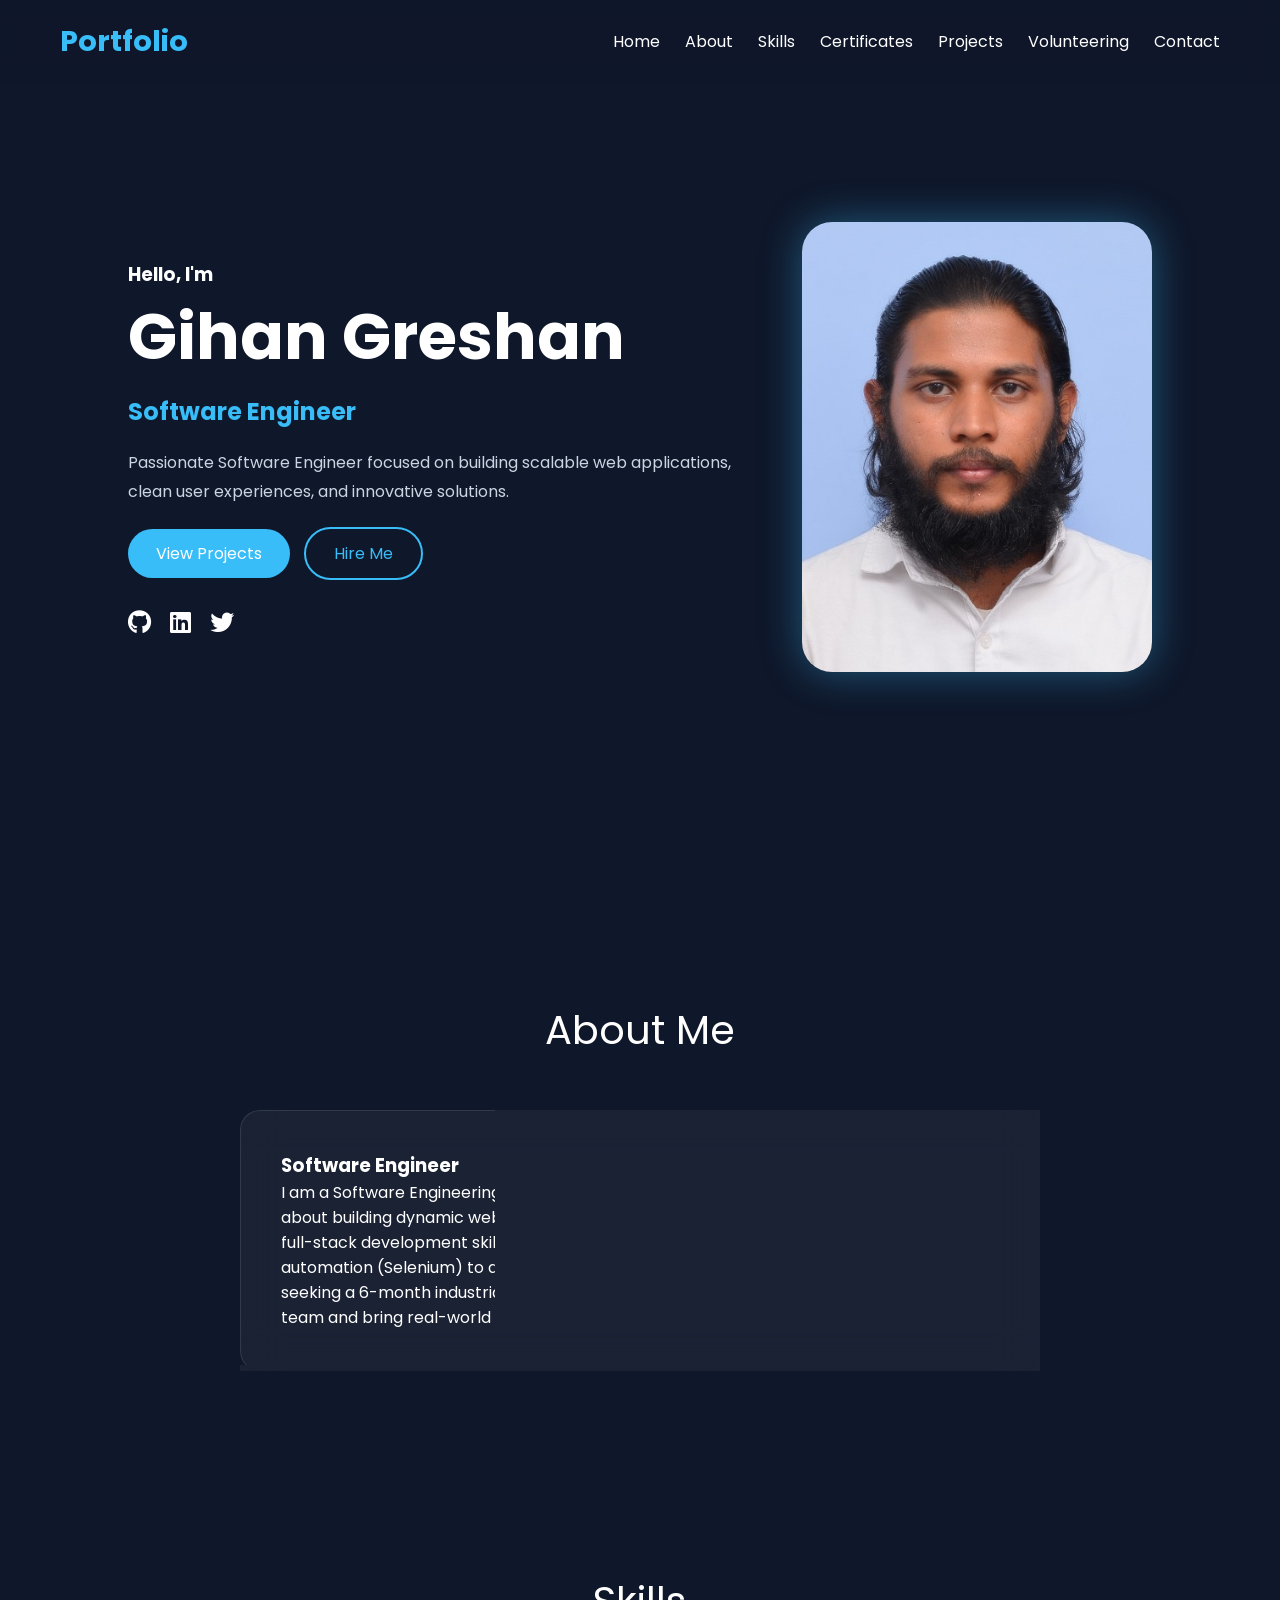
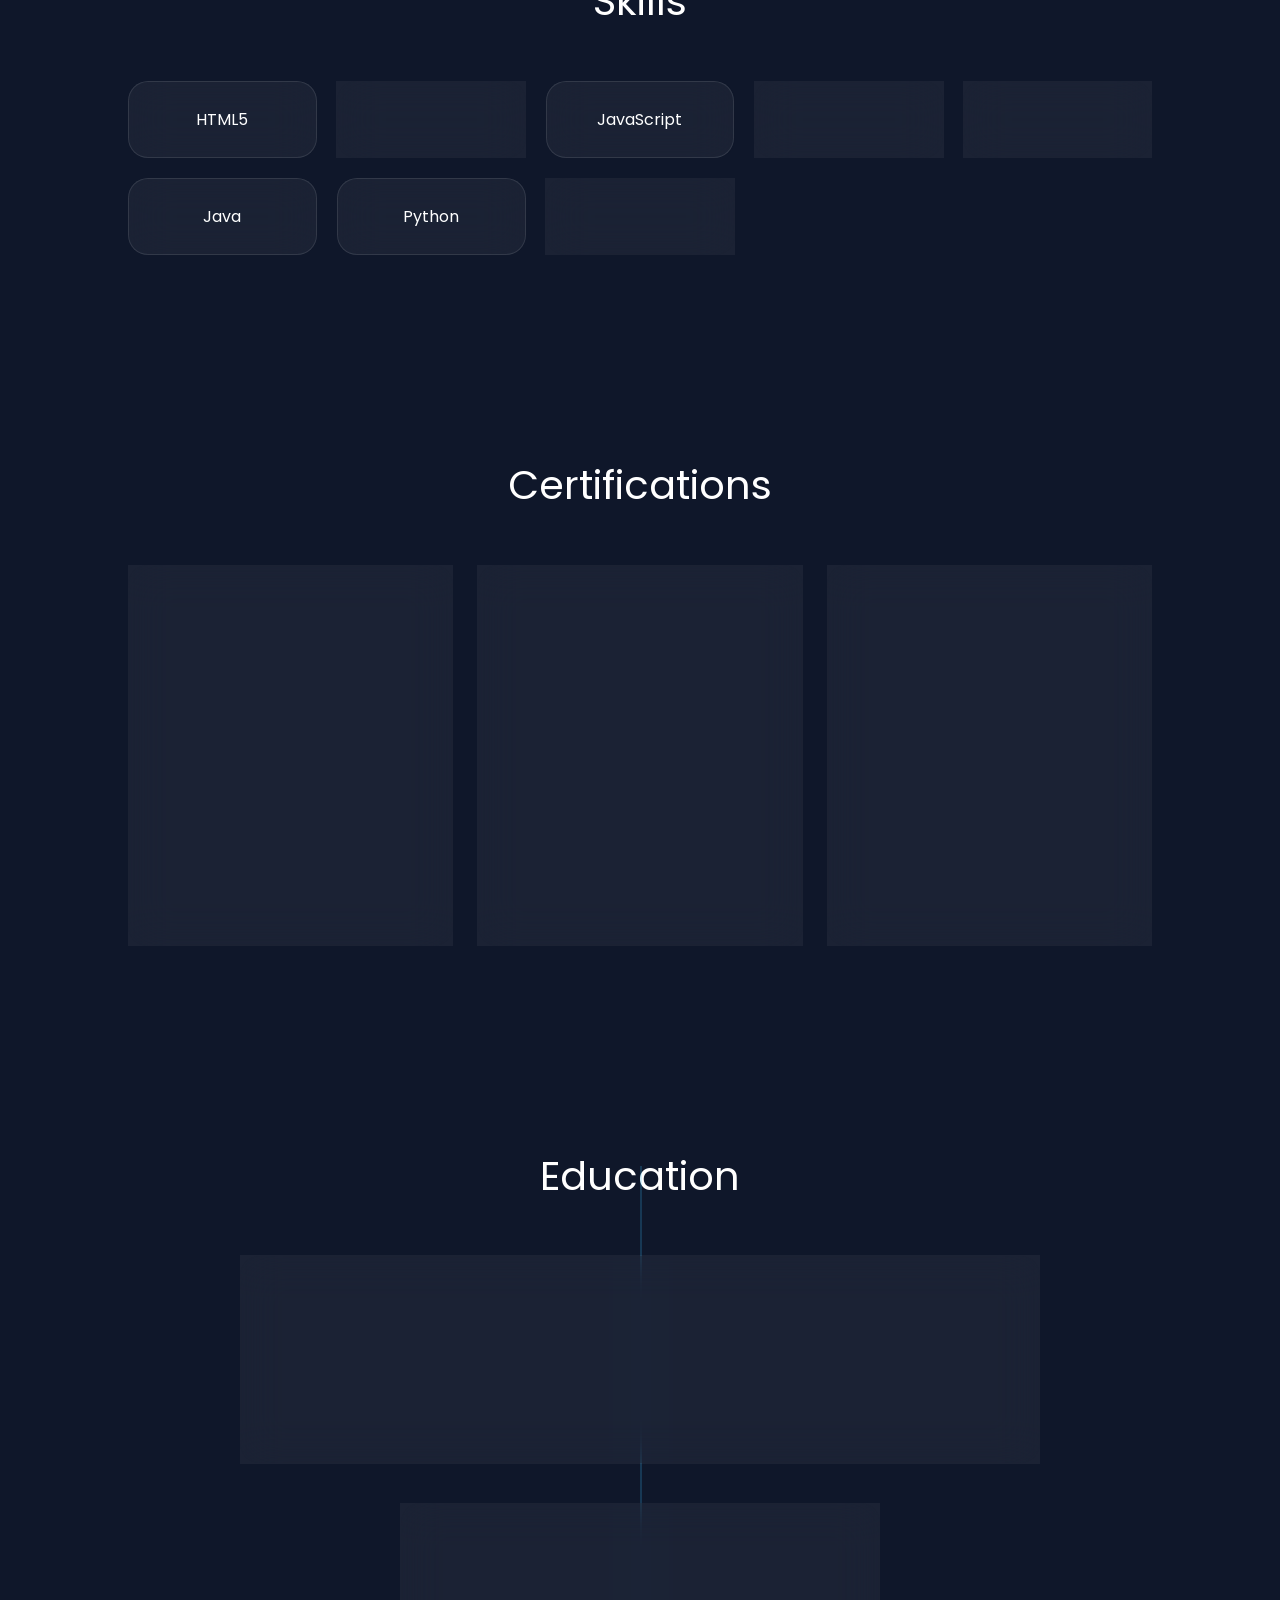
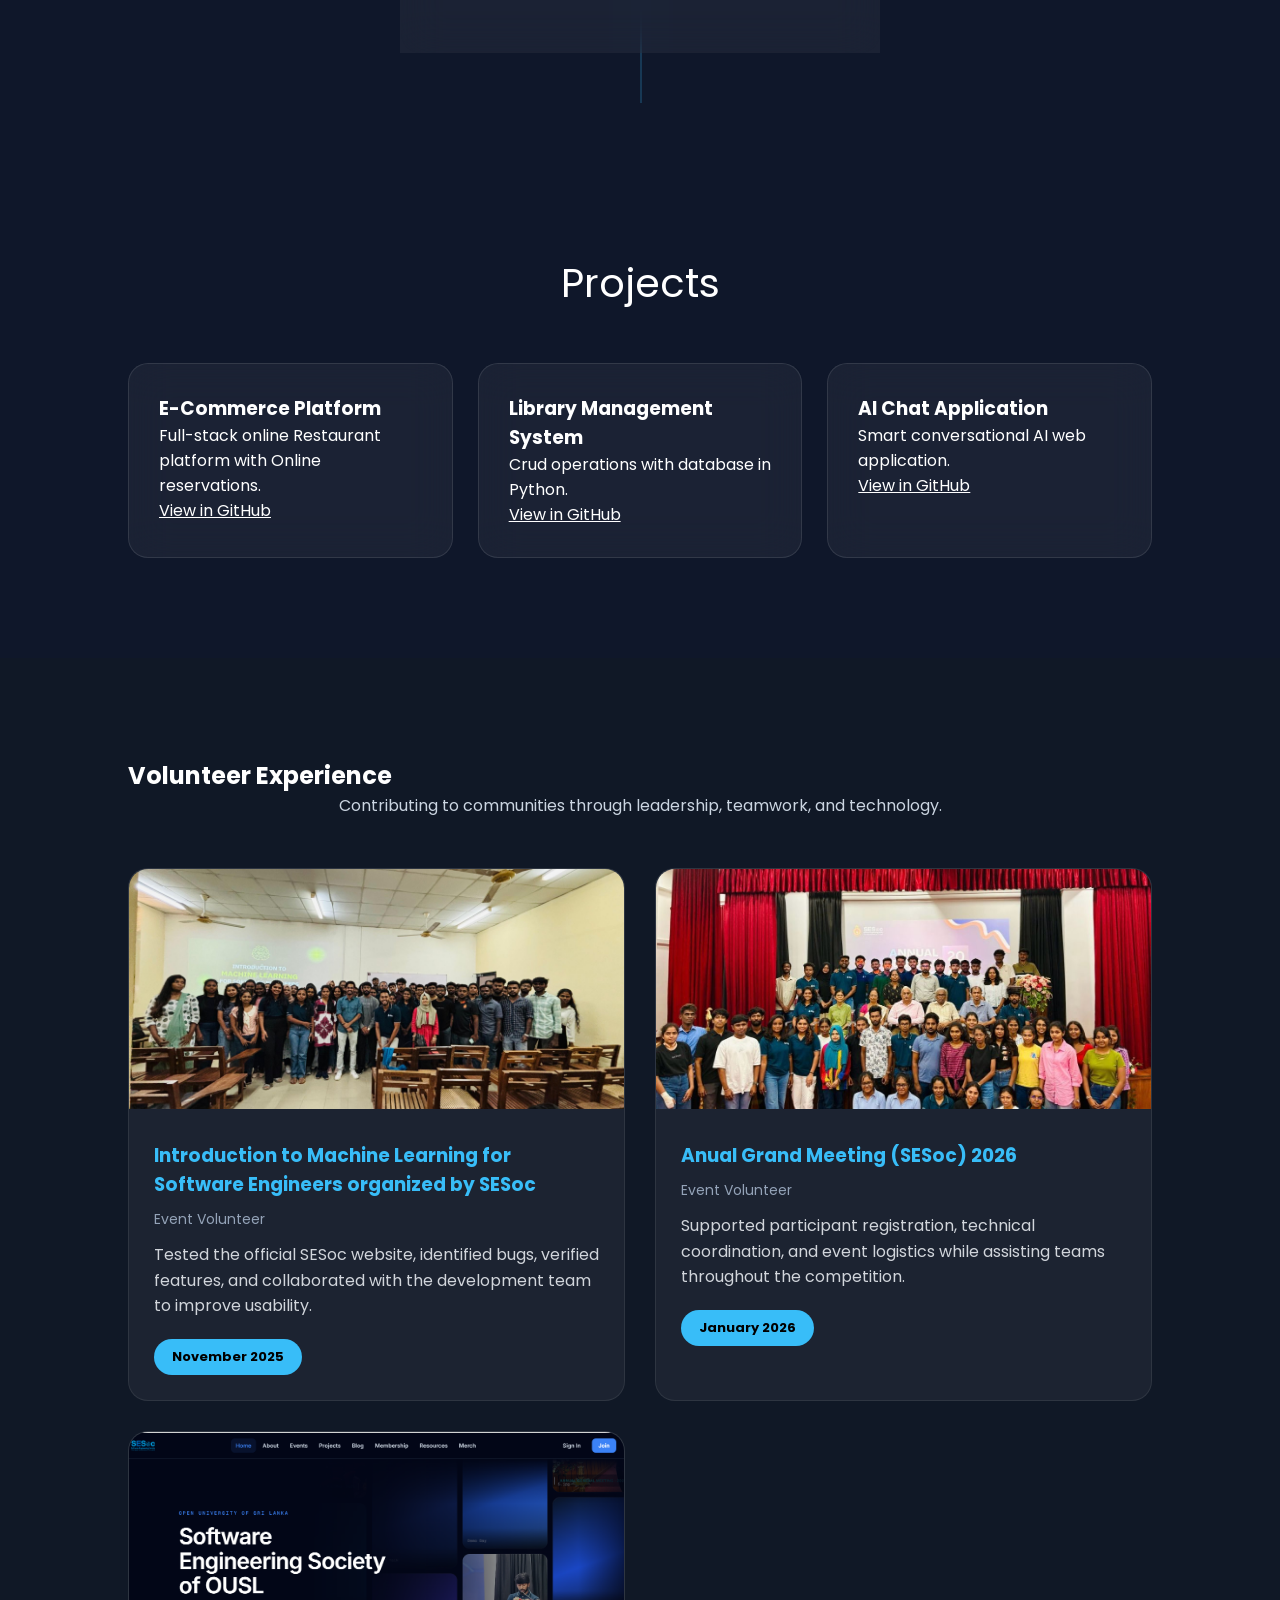
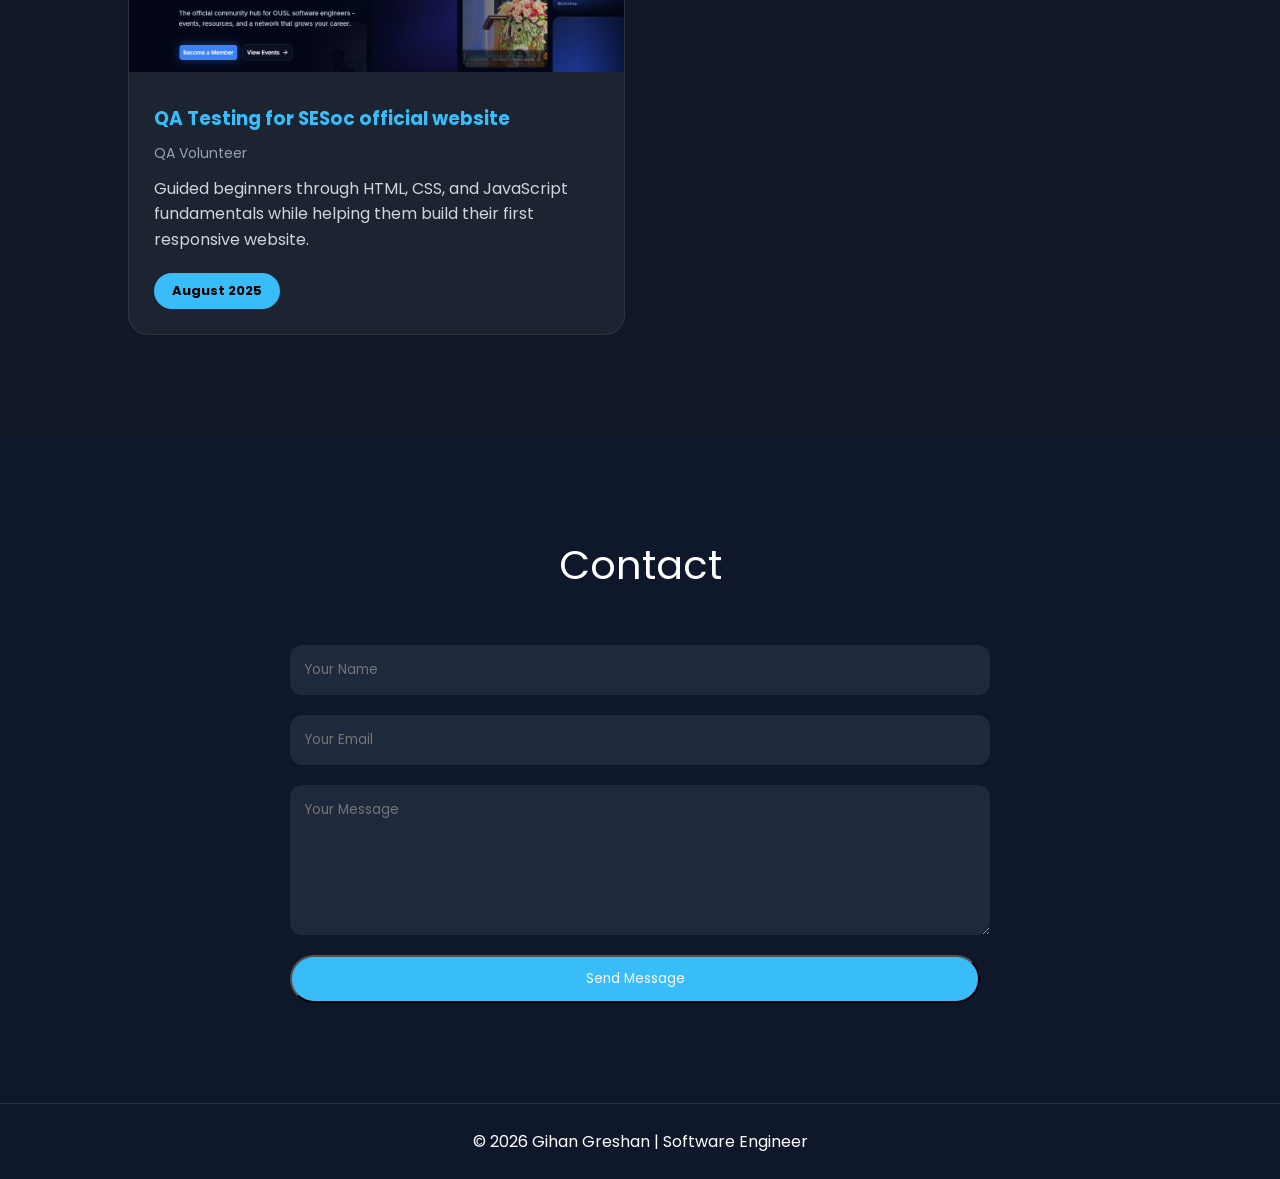
==== index.html @ 30650c24 "add volunteer section" ====
<!DOCTYPE html>
<html lang="en">
<head>
    <meta charset="UTF-8">
    <meta name="viewport" content="width=device-width, initial-scale=1.0">
    <title>Software Engineer Portfolio</title>
    <link rel="stylesheet" href="style.css">
    <link rel="stylesheet"
    href="https://cdnjs.cloudflare.com/ajax/libs/font-awesome/6.5.1/css/all.min.css">
</head>
<body>

    <header>
        <nav>
            <div class="logo">Portfolio</div>

            <ul class="nav-links">
                <li><a href="#home">Home</a></li>
                <li><a href="#about">About</a></li>
                <li><a href="#skills">Skills</a></li>
                <li><a href="#certificates">Certificates</a></li>
                <li><a href="#projects">Projects</a></li>
                <li><a href="#volunteer">Volunteering</a></li>
                <li><a href="#contact">Contact</a></li>
            </ul>

            <div class="menu-btn">
                <i class="fas fa-bars"></i>
            </div>
        </nav>
    </header>

    <!-- Hero -->
    <section id="home" class="hero">
        <div class="hero-content">
            <h3>Hello, I'm</h3>
            <h1>Gihan Greshan</h1>
            <h2><span id="typing"></span></h2>

            <p>
                Passionate Software Engineer focused on building scalable
                web applications, clean user experiences, and innovative solutions.
            </p>

            <div class="hero-buttons">
                <a href="#projects" class="btn primary">View Projects</a>
                <a href="#contact" class="btn secondary">Hire Me</a>
            </div>

            <div class="socials">
                <a href="https://github.com/gihangreshan1"><i class="fab fa-github"></i></a>
                <a href="www.linkedin.com/in/gihan-greshan-07b221362"><i class="fab fa-linkedin"></i></a>
                <a href="#"><i class="fab fa-twitter"></i></a>
            </div>
        </div>

        <div class="hero-image">
            <img src="Gihan Greshan.jpg"
                 alt="Developer">
        </div>
    </section>

    <!-- About -->
    <section id="about">
        <div class="section-title">About Me</div>

        <div class="about-container">
            <div class="about-card">
                <h3>Software Engineer</h3>

                <p>
                    I am a Software Engineering undergraduate at The Open University of Sri Lanka, passionate about building dynamic web applications and ensuring flawless user experiences. I combine full-stack development skills (React, Angular, Python, PHP) with comprehensive QA automation (Selenium) to deliver reliable, well-documented software. I am currently seeking a 6-month industrial training opportunity to contribute to a dynamic engineering team and bring real-world solutions to life.
                </p>

                <p>
                    
                </p>
            </div>
        </div>
    </section>

    <!-- Skills -->
    <section id="skills">
        <div class="section-title">Skills</div>

        <div class="skills-grid">
            <div class="skill-card">HTML5</div>
            <div class="skill-card">CSS3</div>
            <div class="skill-card">JavaScript</div>
            <div class="skill-card">React</div>
            <div class="skill-card">Node.js</div>
            <div class="skill-card">Java</div>
            <div class="skill-card">Python</div>
            <div class="skill-card">SQL</div>
        </div>
    </section>

    <!-- Certifications -->
<section id="certificates">
    <div class="section-title">Certifications</div>

    <div class="projects-grid">

        <div class="project-card">
            <h3>Coursera Learning Certification</h3>
            <p>
                Knowledge of Software Testing, Test Cases, Bug Reporting,
                Test Planning, and Quality Assurance practices.
            </p><br>
            <a href="certifications.html" class="btn primary">
    View Certificates
</a>
        </div>

        <div class="project-card">
            <h3>Moratuwa University Open Learn Certification</h3>
            <p>
                HTML, CSS, JavaScript, Responsive Design, and Front-End
                Development.
            </p><br>
                        <a href="certificationsUm.html" class="btn primary">
    View Certificates
</a>
        </div>

        <div class="project-card">
            <h3>Other Certification</h3>
            <p>
                Python fundamentals, Object-Oriented Programming,
                and application development.
            </p>
        </div>

    </div>
</section>

<!-- Education -->
<section id="education">
    <div class="section-title">Education</div>

    <div class="about-container">
        <div class="about-card">
            <h3>Bachelor of Software Engineering (Reading)</h3>
            <p>
                The Open University of Sri Lanka (OUSL)
            </p>
            <p>
                Currently pursuing a degree in Software Engineering with focus on
                Software Development, Web Technologies, Database Systems,
                Software Testing, and Quality Assurance.
            </p>
        </div>

        <div class="about-card" style="margin-top:20px;">
            <h3>G.C.E Advanced Level</h3>
            <p>
                Completed Advanced Level education in Sri Lanka.
            </p>
        </div>
    </div>
</section>
    <!-- Projects -->
    <section id="projects">
        <div class="section-title">Projects</div>

        <div class="projects-grid">

            <div class="project-card">
                <h3>E-Commerce Platform</h3>
                <p>
                    Full-stack online Restaurant platform with Online reservations.
                </p>
                <a class="github_link" href="">View in GitHub </a>
            </div>

            <div class="project-card">
                <h3>Library Management System</h3>
                <p>
                    Crud operations with database in Python.
                </p>
                <a class="github_link" href="">View in GitHub </a>
            </div>

            <div class="project-card">
                <h3>AI Chat Application</h3>
                <p>
                    Smart conversational AI web application.
                </p>
                <a class="github_link" href="">View in GitHub </a>
            </div>

        </div>
    </section>


    <section id="volunteer" class="volunteer">

    <h2>Volunteer Experience</h2>

    <p class="section-description">
        Contributing to communities through leadership, teamwork,
        and technology.
    </p>

    <div id="volunteerContainer" class="volunteer-grid"></div>

</section>

    <!-- Contact -->
    <section id="contact">
        <div class="section-title">Contact</div>

        <form class="contact-form">
            <input type="text" placeholder="Your Name">
            <input type="email" placeholder="Your Email">
            <textarea rows="6" placeholder="Your Message"></textarea>
            <button type="submit" class="btn primary">Send Message</button>
        </form>
    </section>

    <footer>
        © 2026 Gihan Greshan | Software Engineer
    </footer>

<script src="script.js"></script>
</body>
</html>
---- style.css ----
@import url('https://fonts.googleapis.com/css2?family=Poppins:wght@300;400;500;600;700&display=swap');

*{
    margin:0;
    padding:0;
    box-sizing:border-box;
    font-family:'Poppins',sans-serif;
}

html{
    scroll-behavior:smooth;
}

body{
    background:#0f172a;
    color:white;
}

/* Navbar */

header{
    position:fixed;
    width:100%;
    top:0;
    z-index:1000;
    backdrop-filter:blur(10px);
    background:rgba(15,23,42,.8);
}

nav{
    max-width:1200px;
    margin:auto;
    display:flex;
    justify-content:space-between;
    align-items:center;
    padding:20px;
}

.logo{
    font-size:1.8rem;
    font-weight:700;
    color:#38bdf8;
}

.nav-links{
    display:flex;
    list-style:none;
    gap:25px;
}

.nav-links a{
    text-decoration:none;
    color:white;
    transition:.3s;
}

.nav-links a:hover{
    color:#38bdf8;
}

.menu-btn{
    display:none;
    font-size:1.5rem;
}

/* Hero */

.hero{
    min-height:100vh;
    display:flex;
    align-items:center;
    justify-content:center;
    padding:120px 10%;
    gap:60px;
}

.hero-content{
    flex:1;
}

.hero h1{
    font-size:4rem;
}

.hero h2{
    color:#38bdf8;
    margin:10px 0;
}

.hero p{
    margin:20px 0;
    line-height:1.8;
    color:#cbd5e1;
}

.hero-image img{
    width:350px;
    border-radius:30px;
    box-shadow:0 0 40px rgba(56,189,248,.4);
}

.btn{
    display:inline-block;
    padding:12px 28px;
    border-radius:30px;
    text-decoration:none;
    margin-right:10px;
    transition:.3s;
}

.primary{
    background:#38bdf8;
    color:white;
}

.secondary{
    border:2px solid #38bdf8;
    color:#38bdf8;
}

.btn:hover{
    transform:translateY(-3px);
}

.socials{
    margin-top:25px;
}

.socials a{
    color:white;
    font-size:1.5rem;
    margin-right:15px;
}

/* Sections */

section{
    padding:100px 10%;
}

.section-title{
    text-align:center;
    font-size:2.5rem;
    margin-bottom:50px;
}

.about-card,
.project-card,
.skill-card{
    background:rgba(255,255,255,.05);
    border:1px solid rgba(255,255,255,.1);
    backdrop-filter:blur(20px);
    border-radius:20px;
}

.about-card{
    max-width:800px;
    margin:auto;
    padding:40px;
}

.skills-grid{
    display:grid;
    grid-template-columns:repeat(auto-fit,minmax(180px,1fr));
    gap:20px;
}

.skill-card{
    text-align:center;
    padding:25px;
    transition:.3s;
}

.skill-card:hover{
    transform:translateY(-8px);
}

.projects-grid{
    display:grid;
    grid-template-columns:repeat(auto-fit,minmax(300px,1fr));
    gap:25px;
}

.project-card{
    padding:30px;
    transition:.3s;
}
.github_link{
    color: white;
}
.project-card:hover{
    transform:translateY(-10px);
}

/* Contact */

.contact-form{
    max-width:700px;
    margin:auto;
    display:flex;
    flex-direction:column;
    gap:20px;
}

.contact-form input,
.contact-form textarea{
    padding:15px;
    border:none;
    border-radius:12px;
    background:#1e293b;
    color:white;
}

footer{
    text-align:center;
    padding:25px;
    border-top:1px solid rgba(255,255,255,.1);
}

/* Mobile */

@media(max-width:768px){

.hero{
    flex-direction:column;
    text-align:center;
}

.hero h1{
    font-size:2.8rem;
}

.hero-image img{
    width:280px;
}

.nav-links{
    display:none;
}

.menu-btn{
    display:block;
}
}




/* ==========================
   Education Section
========================== */

#education .about-container {
    display: flex;
    flex-direction: column;
    gap: 20px;
}

#education .about-card {
    position: relative;
    border-left: 4px solid #38bdf8;
    transition: 0.3s ease;
}

#education .about-card:hover {
    transform: translateY(-5px);
    box-shadow: 0 10px 25px rgba(56, 189, 248, 0.2);
}

#education h3 {
    color: #38bdf8;
    margin-bottom: 10px;
}

#education p {
    color: #cbd5e1;
    line-height: 1.8;
}

/* ==========================
   Certificate Section
========================== */

#certificates .project-card {
    text-align: center;
    transition: all 0.3s ease;
}

#certificates .project-card:hover {
    transform: translateY(-10px);
    border: 1px solid #38bdf8;
    box-shadow: 0 0 25px rgba(56, 189, 248, 0.3);
}

#certificates h3 {
    color: #38bdf8;
    margin-bottom: 15px;
}

#certificates p {
    color: #cbd5e1;
    line-height: 1.7;
}

/* ==========================
   Timeline Effect
========================== */

#education {
    position: relative;
}

#education::before {
    content: "";
    position: absolute;
    left: 50%;
    top: 120px;
    bottom: 50px;
    width: 2px;
    background: rgba(56, 189, 248, 0.2);
}

@media(max-width:768px) {

    #education::before {
        display: none;
    }

    #education .about-card {
        border-left: 3px solid #38bdf8;
    }
}

/* ==========================
   Section Animation
========================== */

.about-card,
.project-card,
.skill-card {
    transition: all 0.3s ease;
}

.about-card:hover,
.project-card:hover,
.skill-card:hover {
    transform: translateY(-8px);
}

/* ==========================
   Certificate Badge Style
========================== */

#certificates .project-card::before {
    content: "🏆";
    font-size: 2rem;
    display: block;
    margin-bottom: 15px;
}

.volunteer{
    padding:100px 10%;
    background:#101826;
}

.section-description{
    text-align:center;
    color:#cbd5e1;
    margin-bottom:50px;
}

.volunteer-grid{

    display:grid;
    grid-template-columns:repeat(auto-fit,minmax(350px,1fr));
    gap:30px;

}

.volunteer-card{

    background:rgba(255,255,255,.05);
    border-radius:20px;
    overflow:hidden;

    transition:.4s;
    border:1px solid rgba(255,255,255,.08);

}

.volunteer-card:hover{

    transform:translateY(-10px);

}

.volunteer-card img{

    width:100%;
    height:240px;
    object-fit:cover;

}

.volunteer-content{

    padding:25px;

}

.volunteer-content h3{

    color:#38bdf8;
    margin-bottom:10px;

}

.volunteer-role{

    color:#94a3b8;
    font-size:14px;
    margin-bottom:12px;

}

.volunteer-content p{

    color:#d1d5db;
    line-height:1.6;

}

.volunteer-date{

    display:inline-block;
    margin-top:20px;
    background:#38bdf8;
    color:#000;
    padding:8px 18px;
    border-radius:20px;
    font-size:13px;
    font-weight:bold;

}
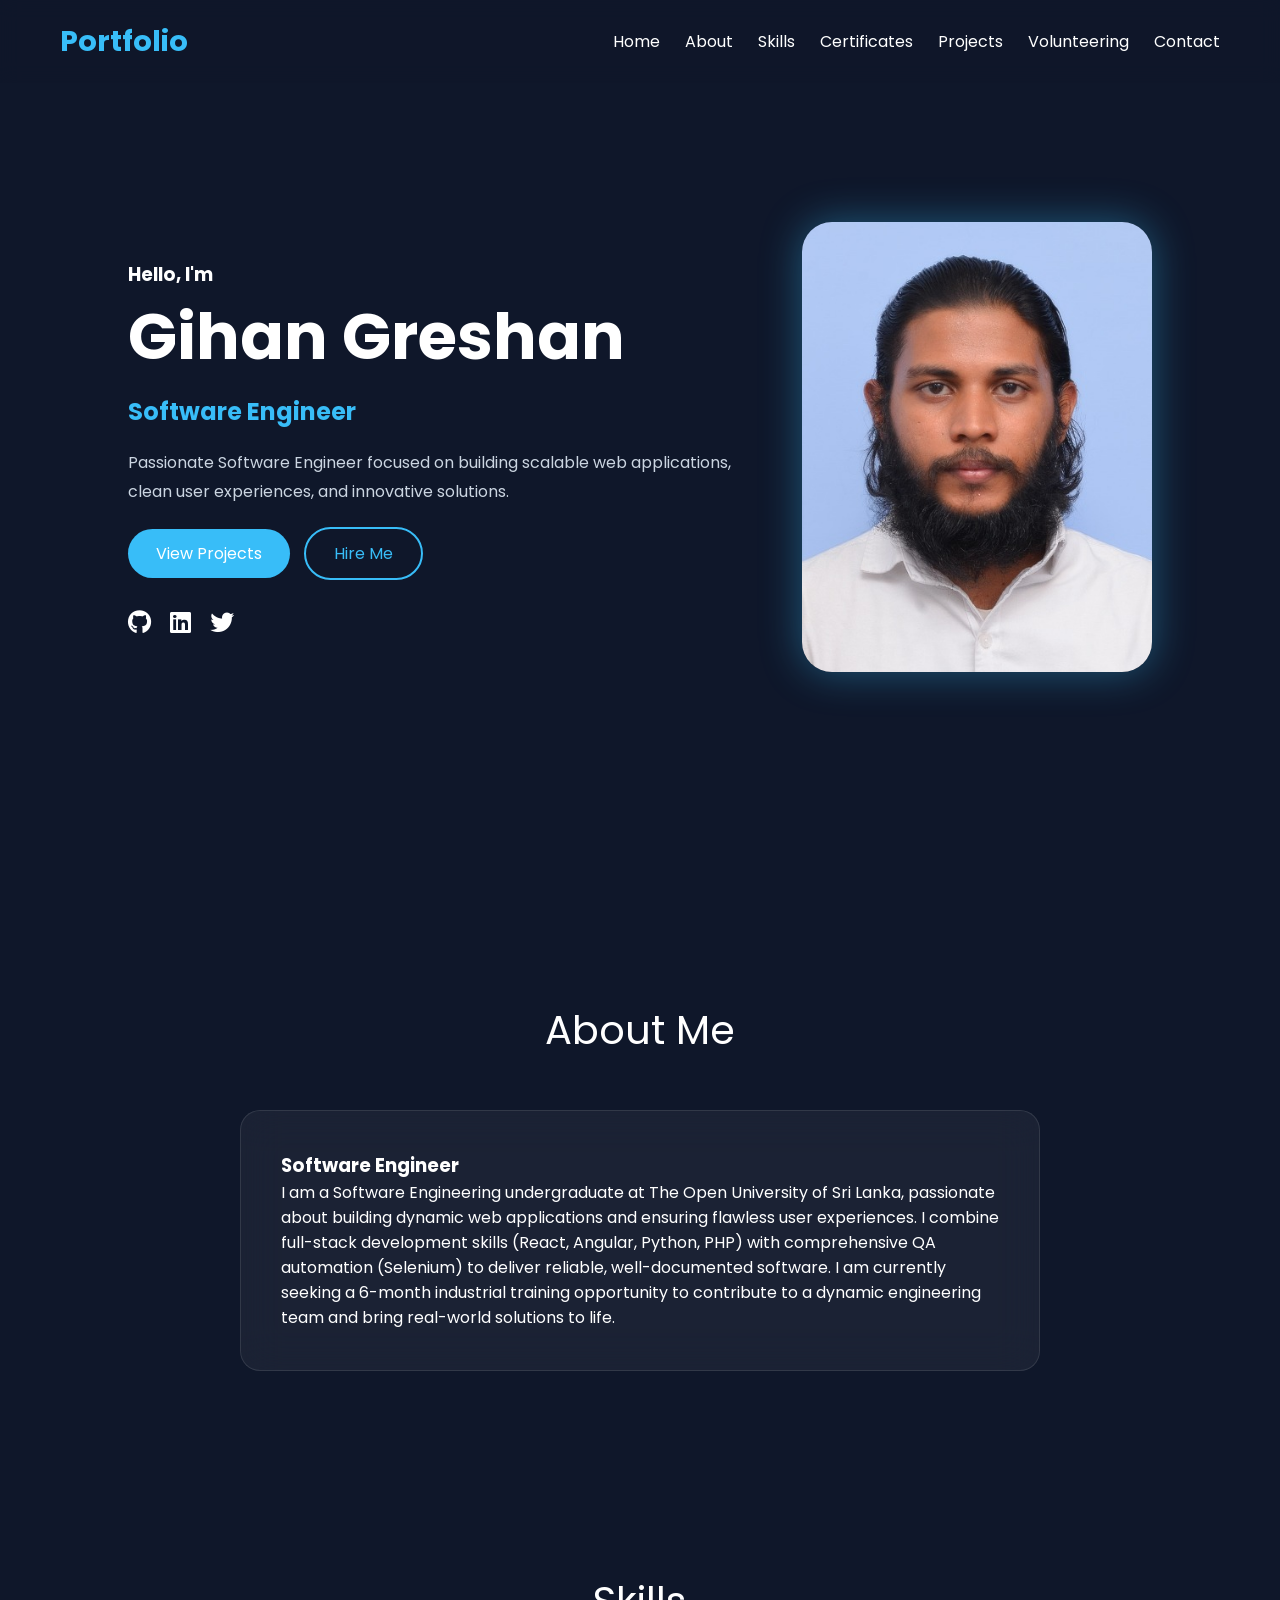
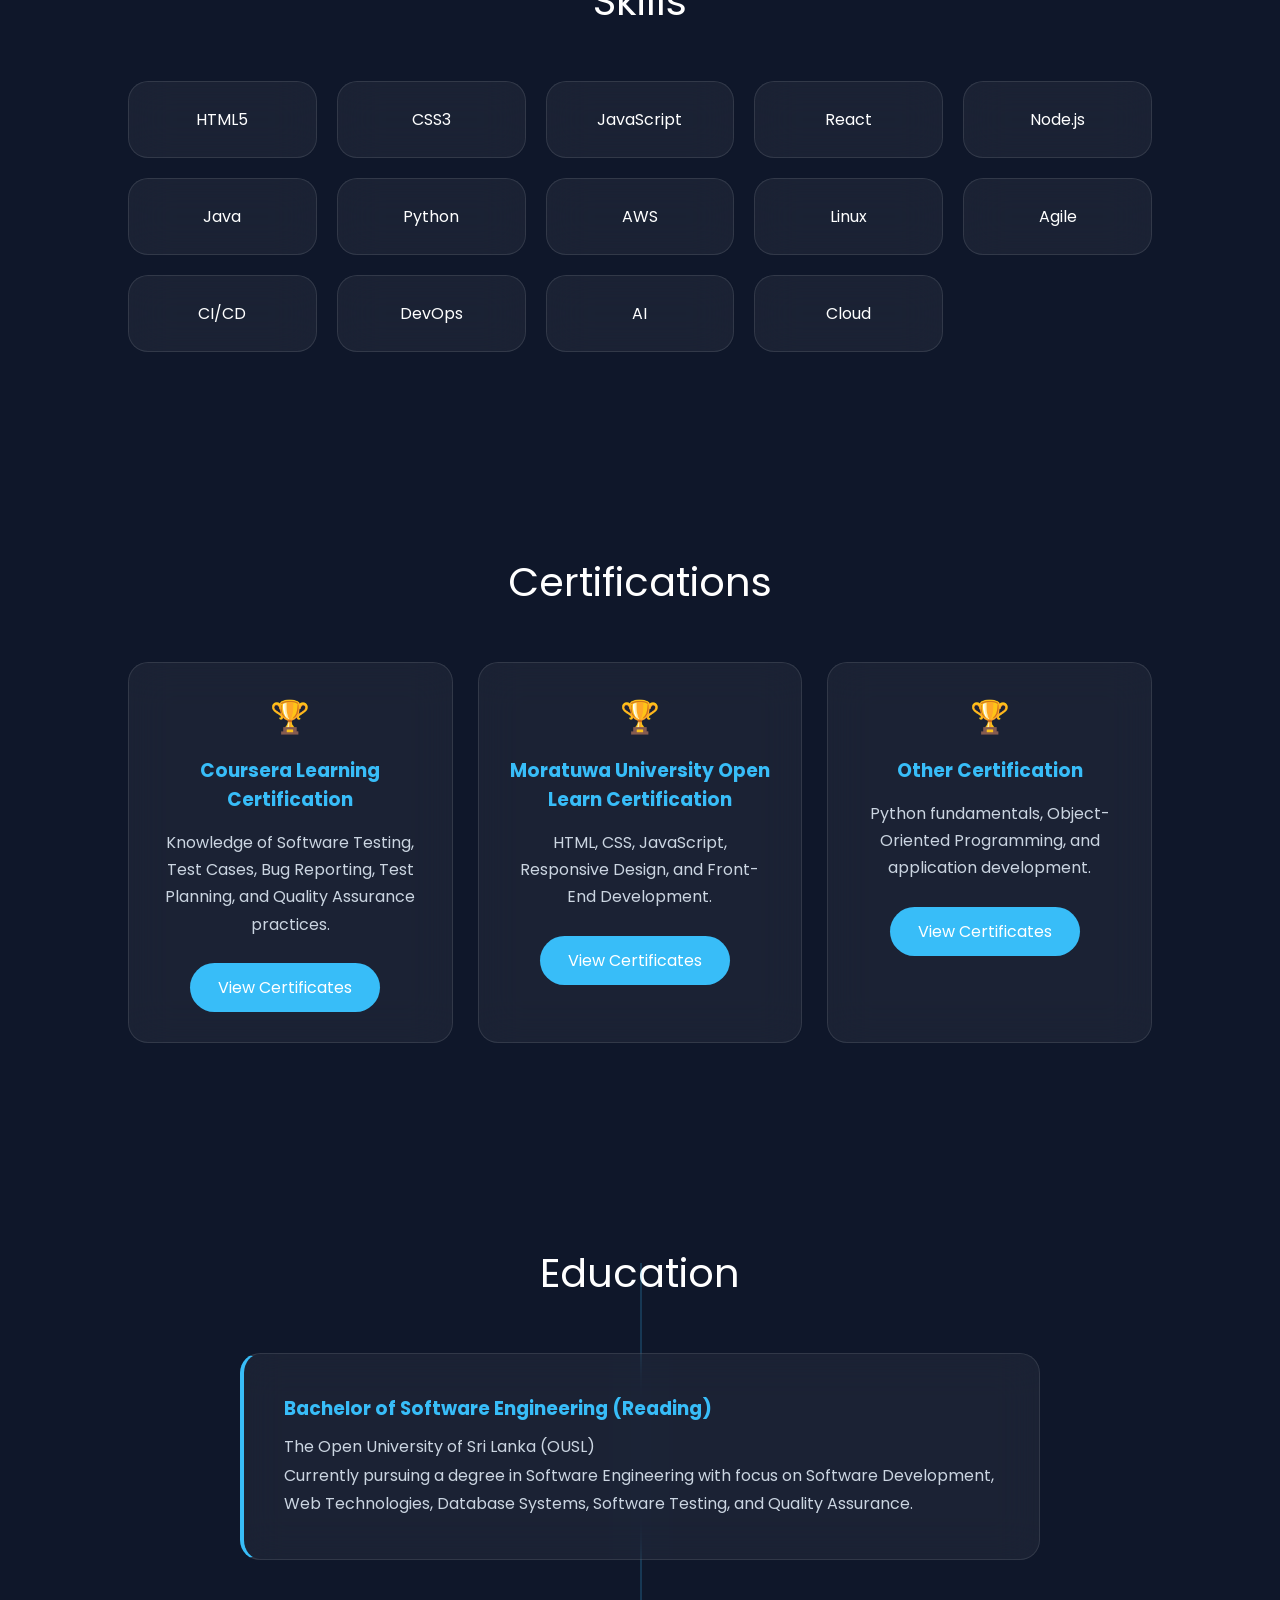
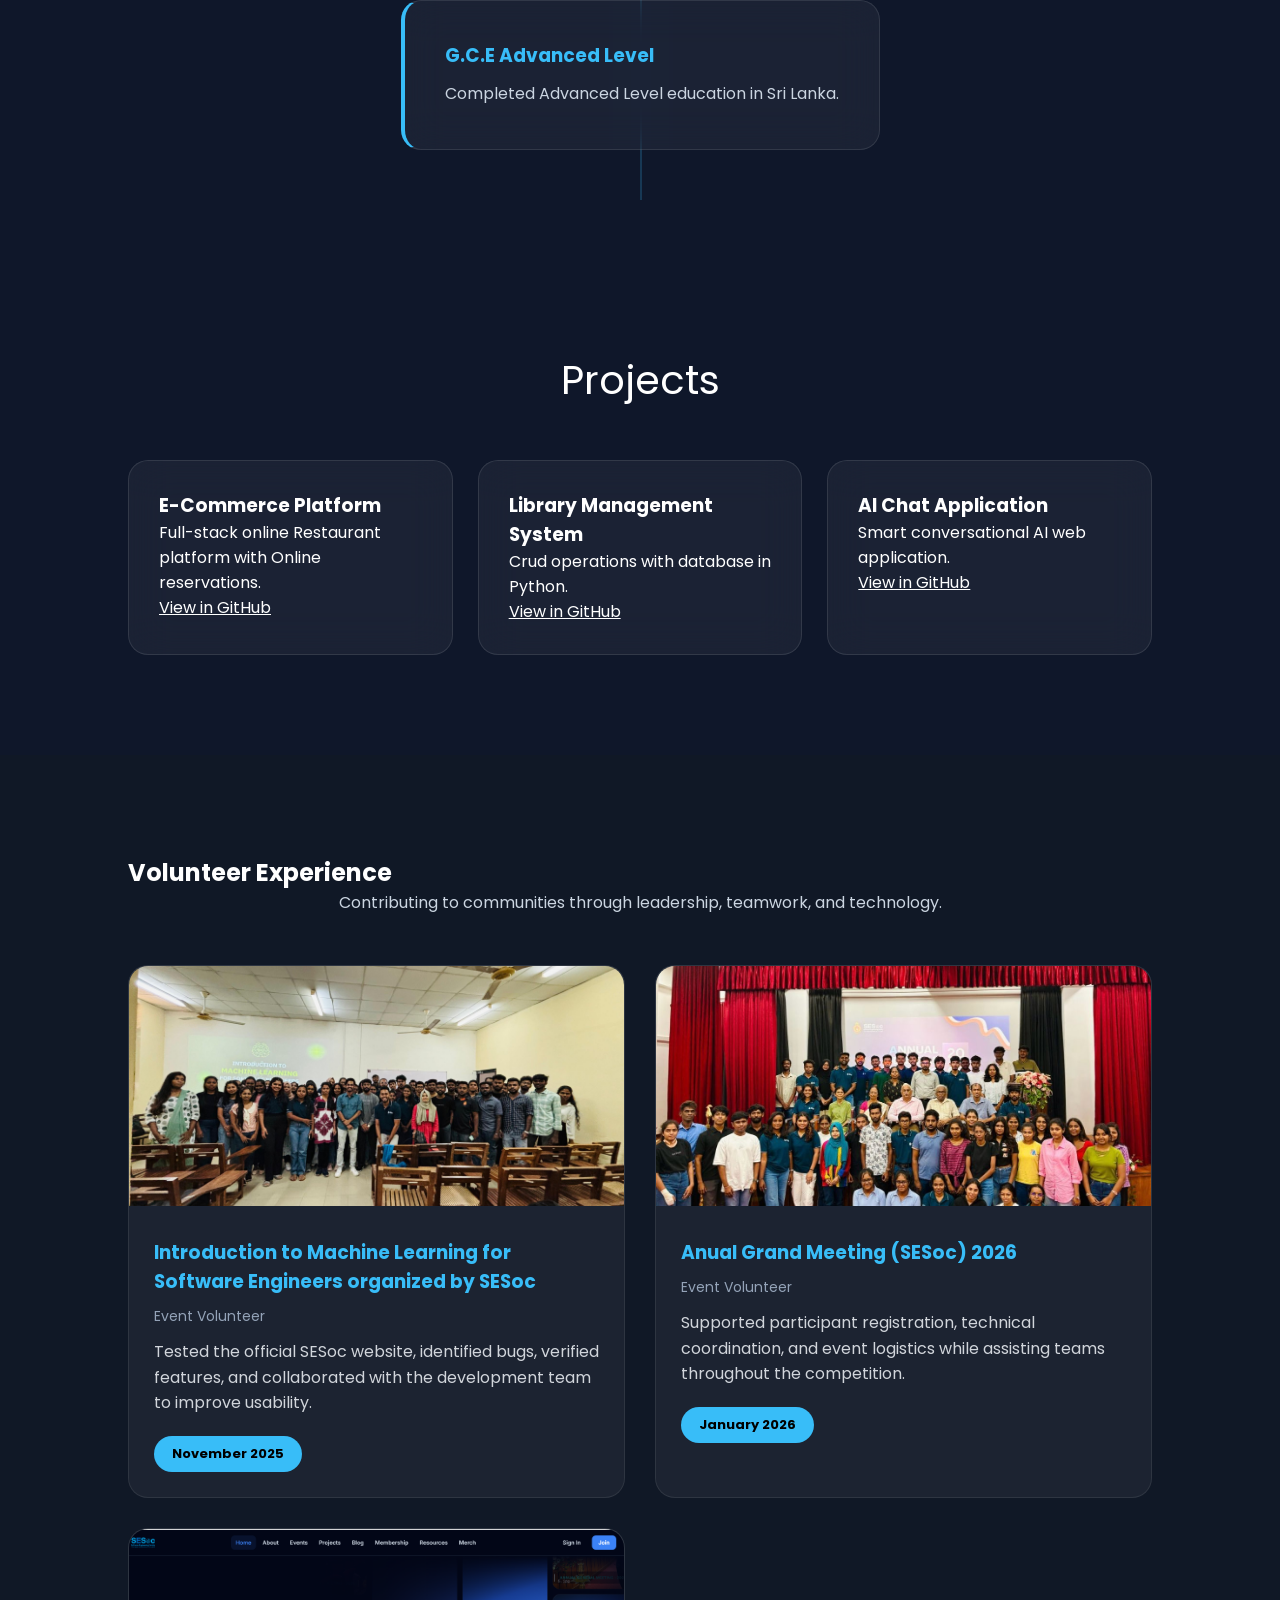
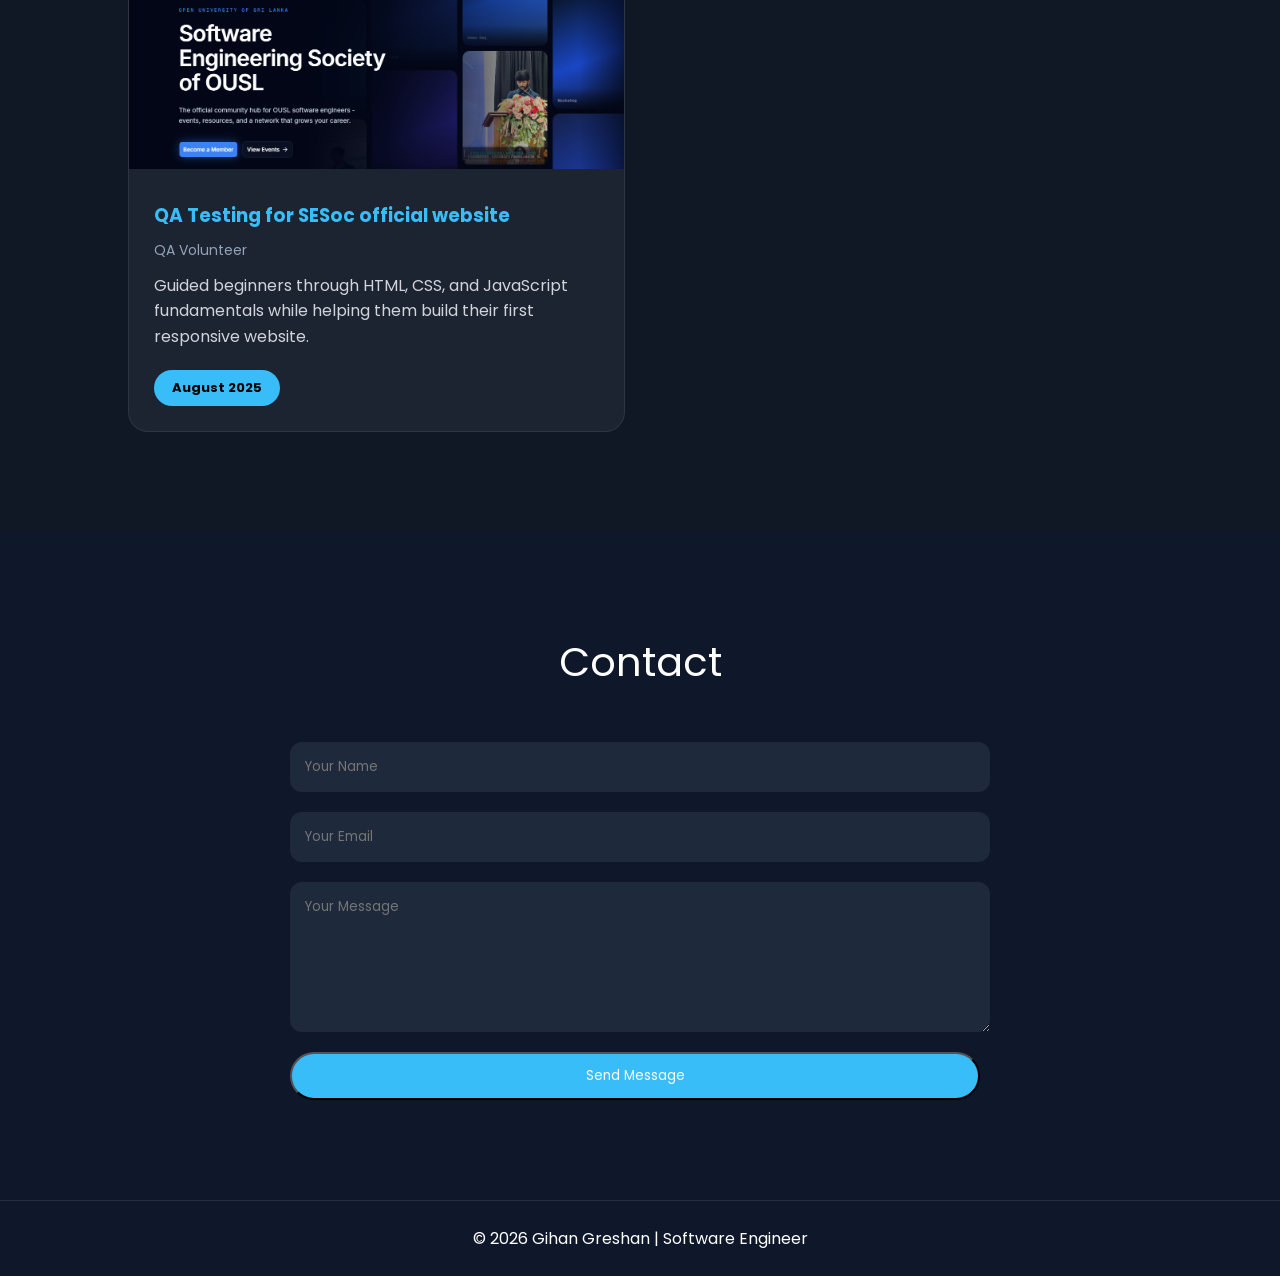
==== commit fa0520af: "update certificate details and the navigathion" ====
--- a/index.html
+++ b/index.html
@@ -91,7 +91,13 @@
             <div class="skill-card">Node.js</div>
             <div class="skill-card">Java</div>
             <div class="skill-card">Python</div>
-            <div class="skill-card">SQL</div>
+            <div class="skill-card">AWS</div>
+            <div class="skill-card">Linux</div>
+            <div class="skill-card">Agile</div>
+            <div class="skill-card">CI/CD</div>
+            <div class="skill-card">DevOps</div>
+            <div class="skill-card">AI</div>
+            <div class="skill-card">Cloud</div>
         </div>
     </section>
 
@@ -128,7 +134,10 @@
             <p>
                 Python fundamentals, Object-Oriented Programming,
                 and application development.
-            </p>
+            </p><br>
+                                    <a href="certificationsOther.html" class="btn primary">
+    View Certificates
+</a>
         </div>
 
     </div>
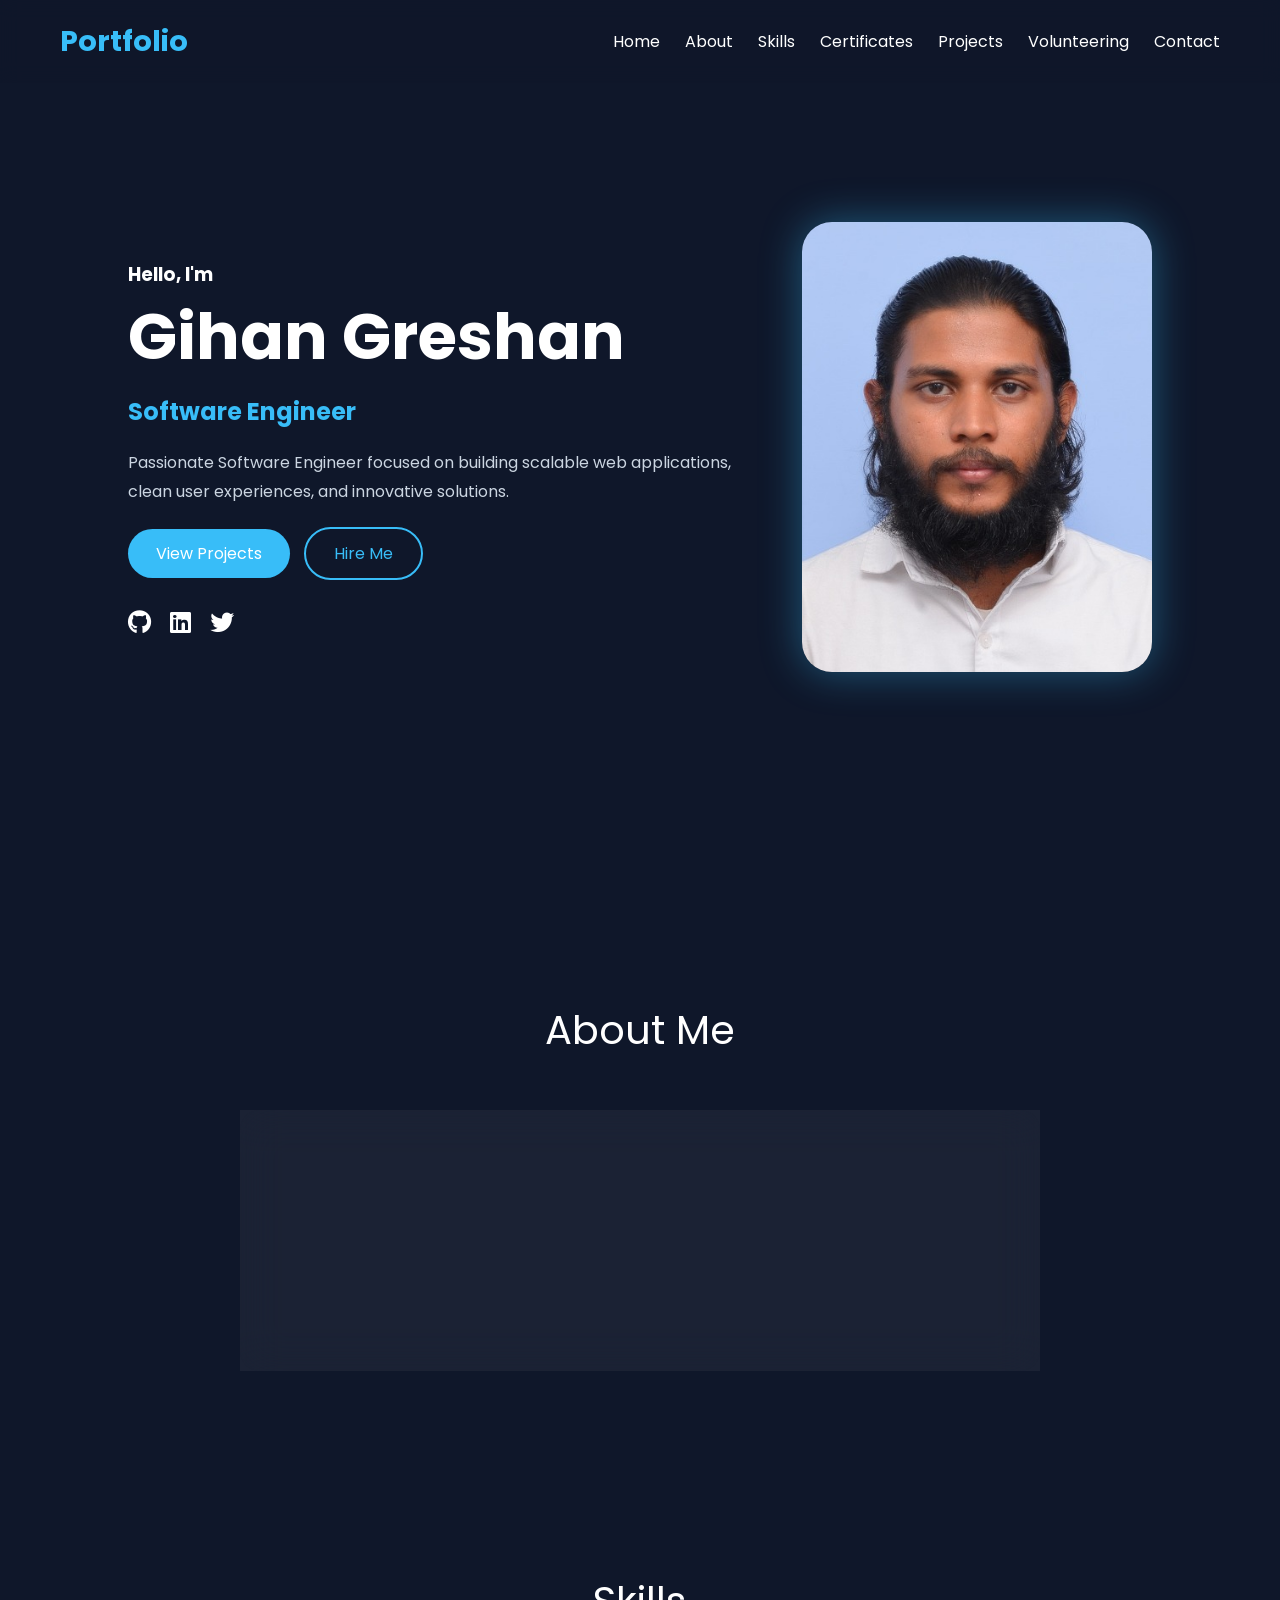
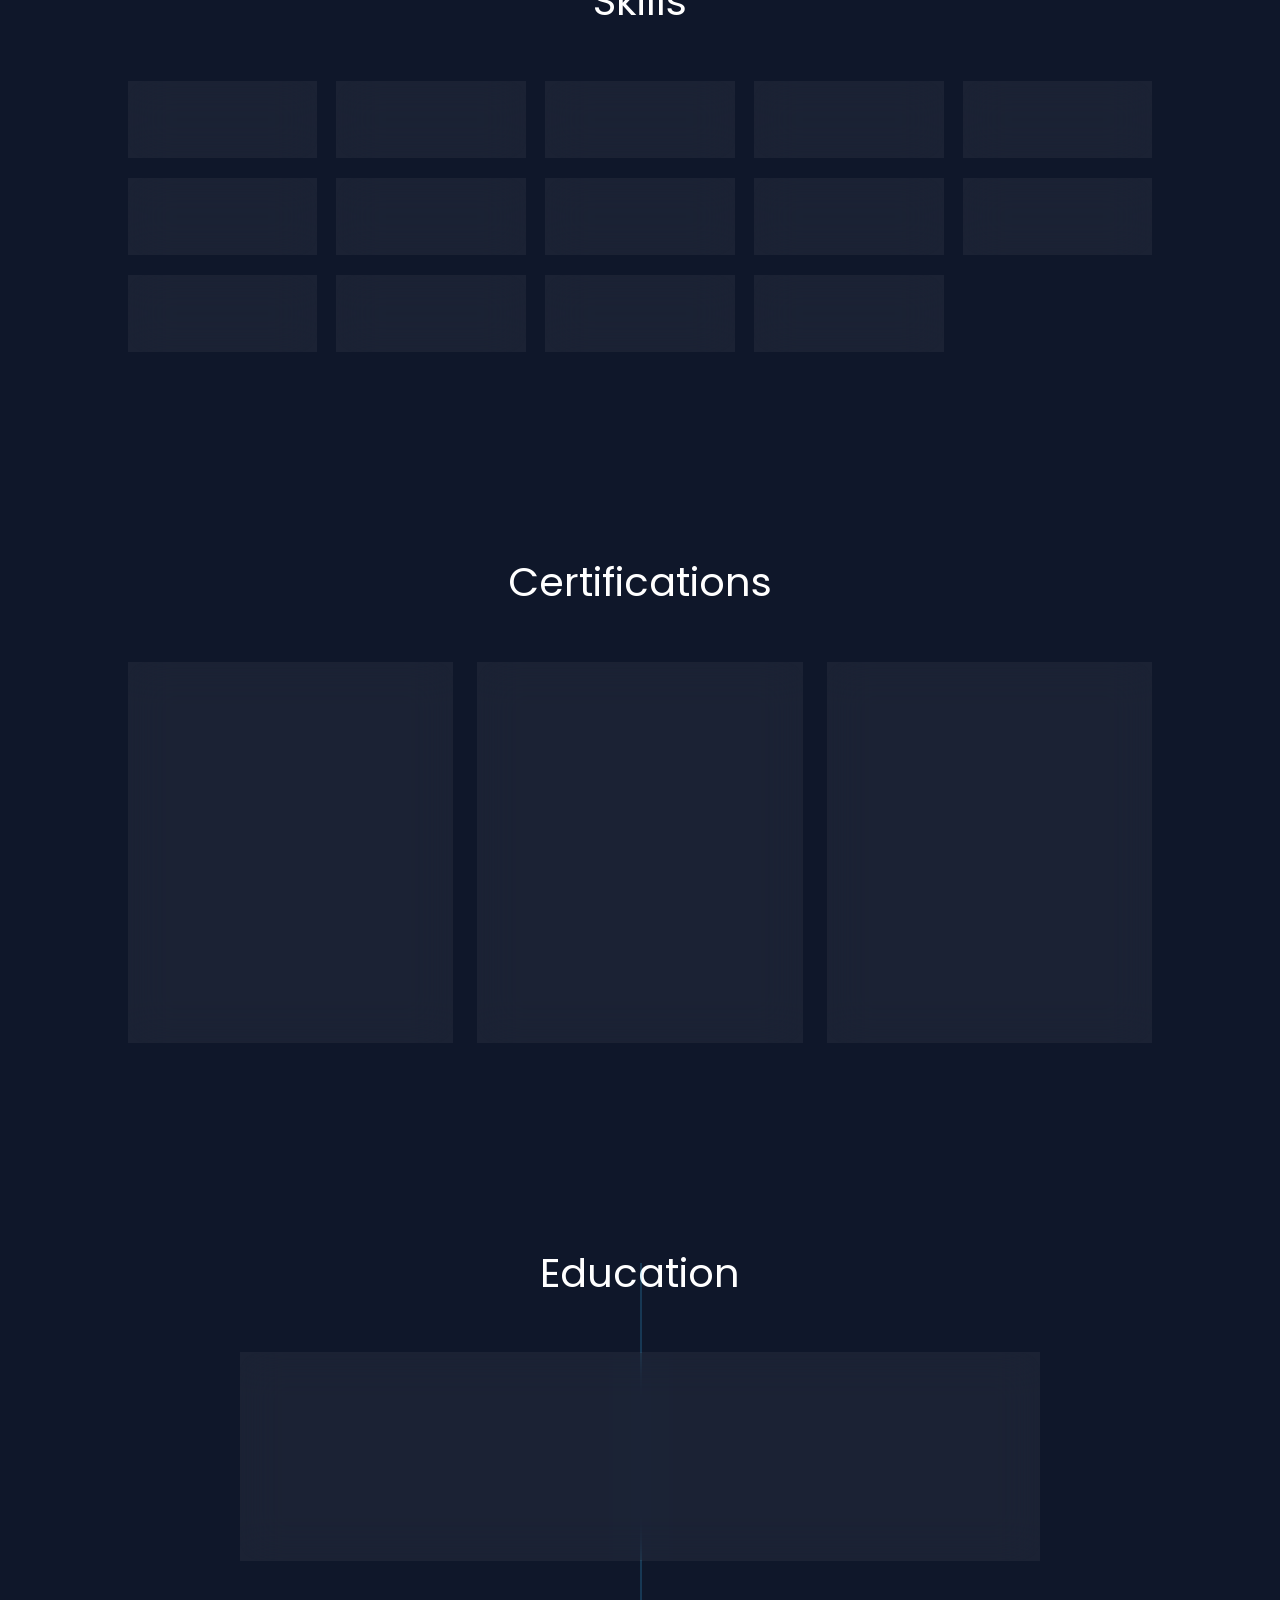
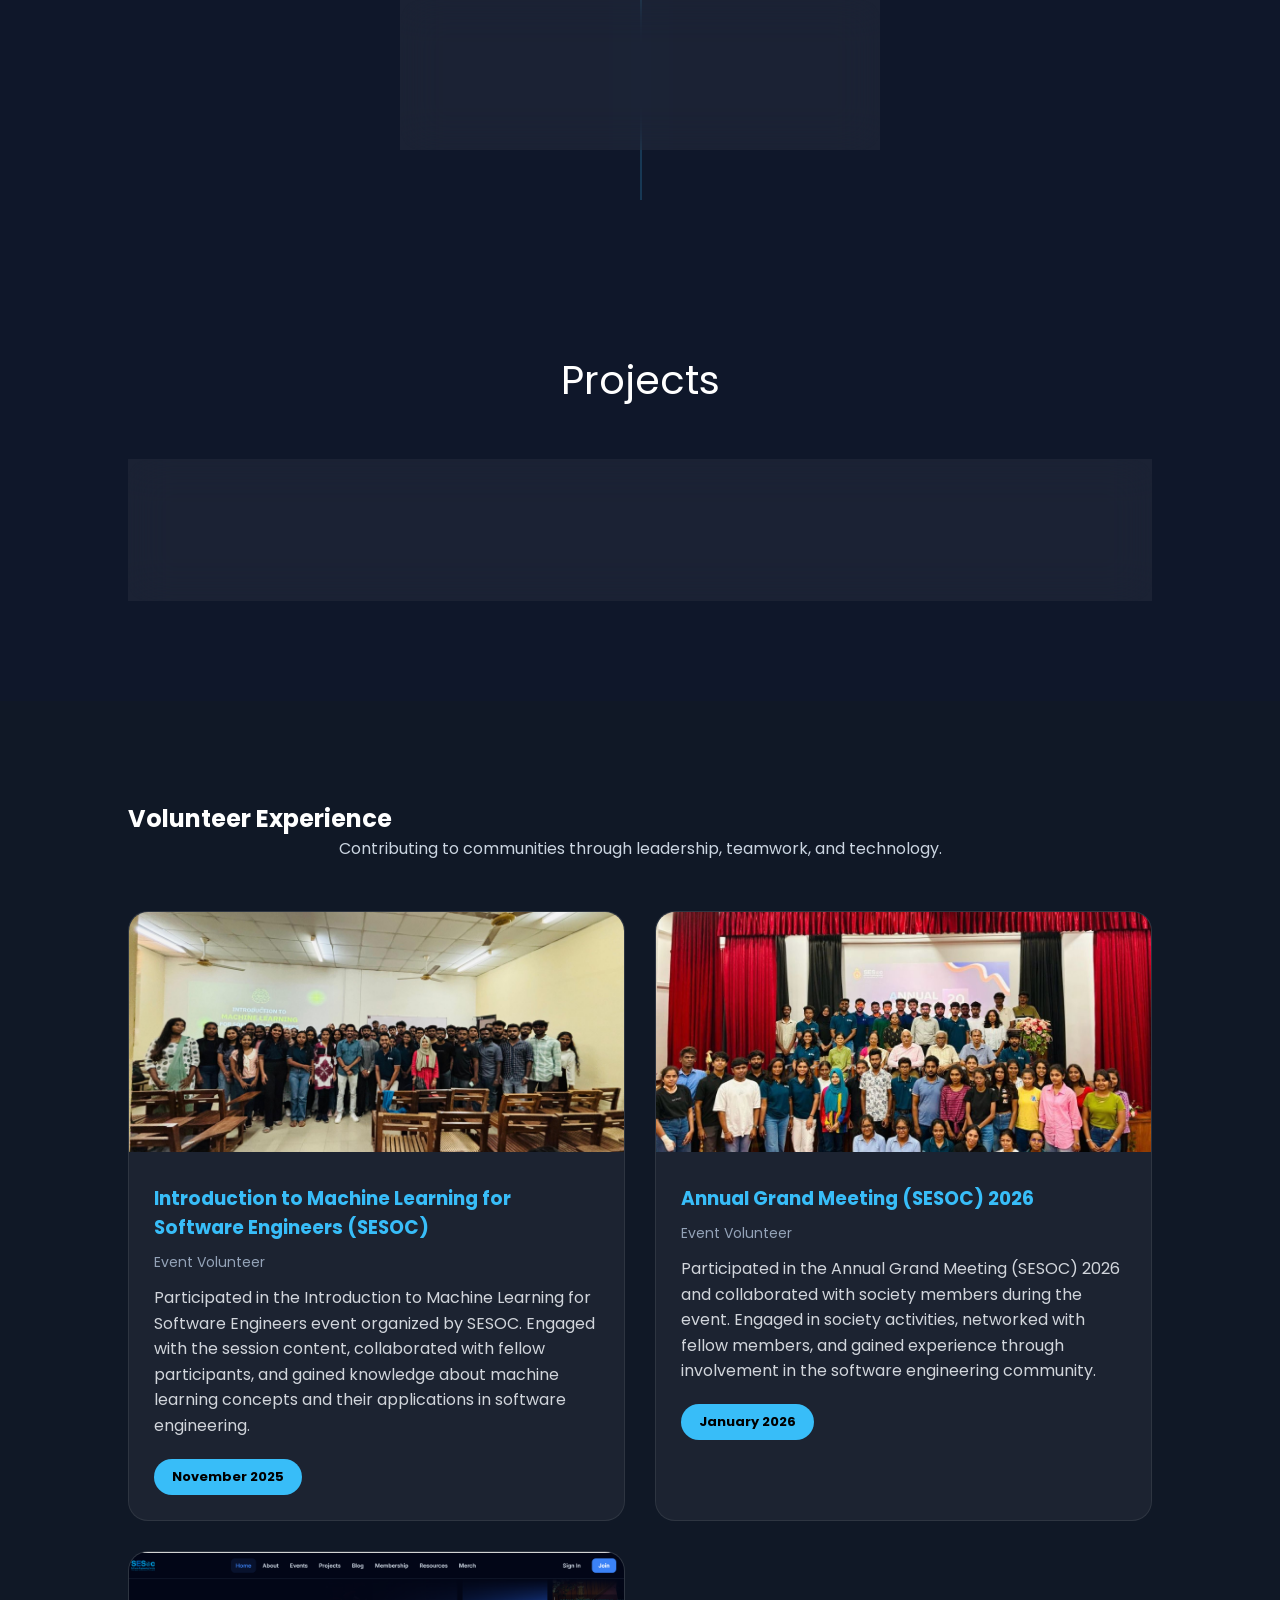
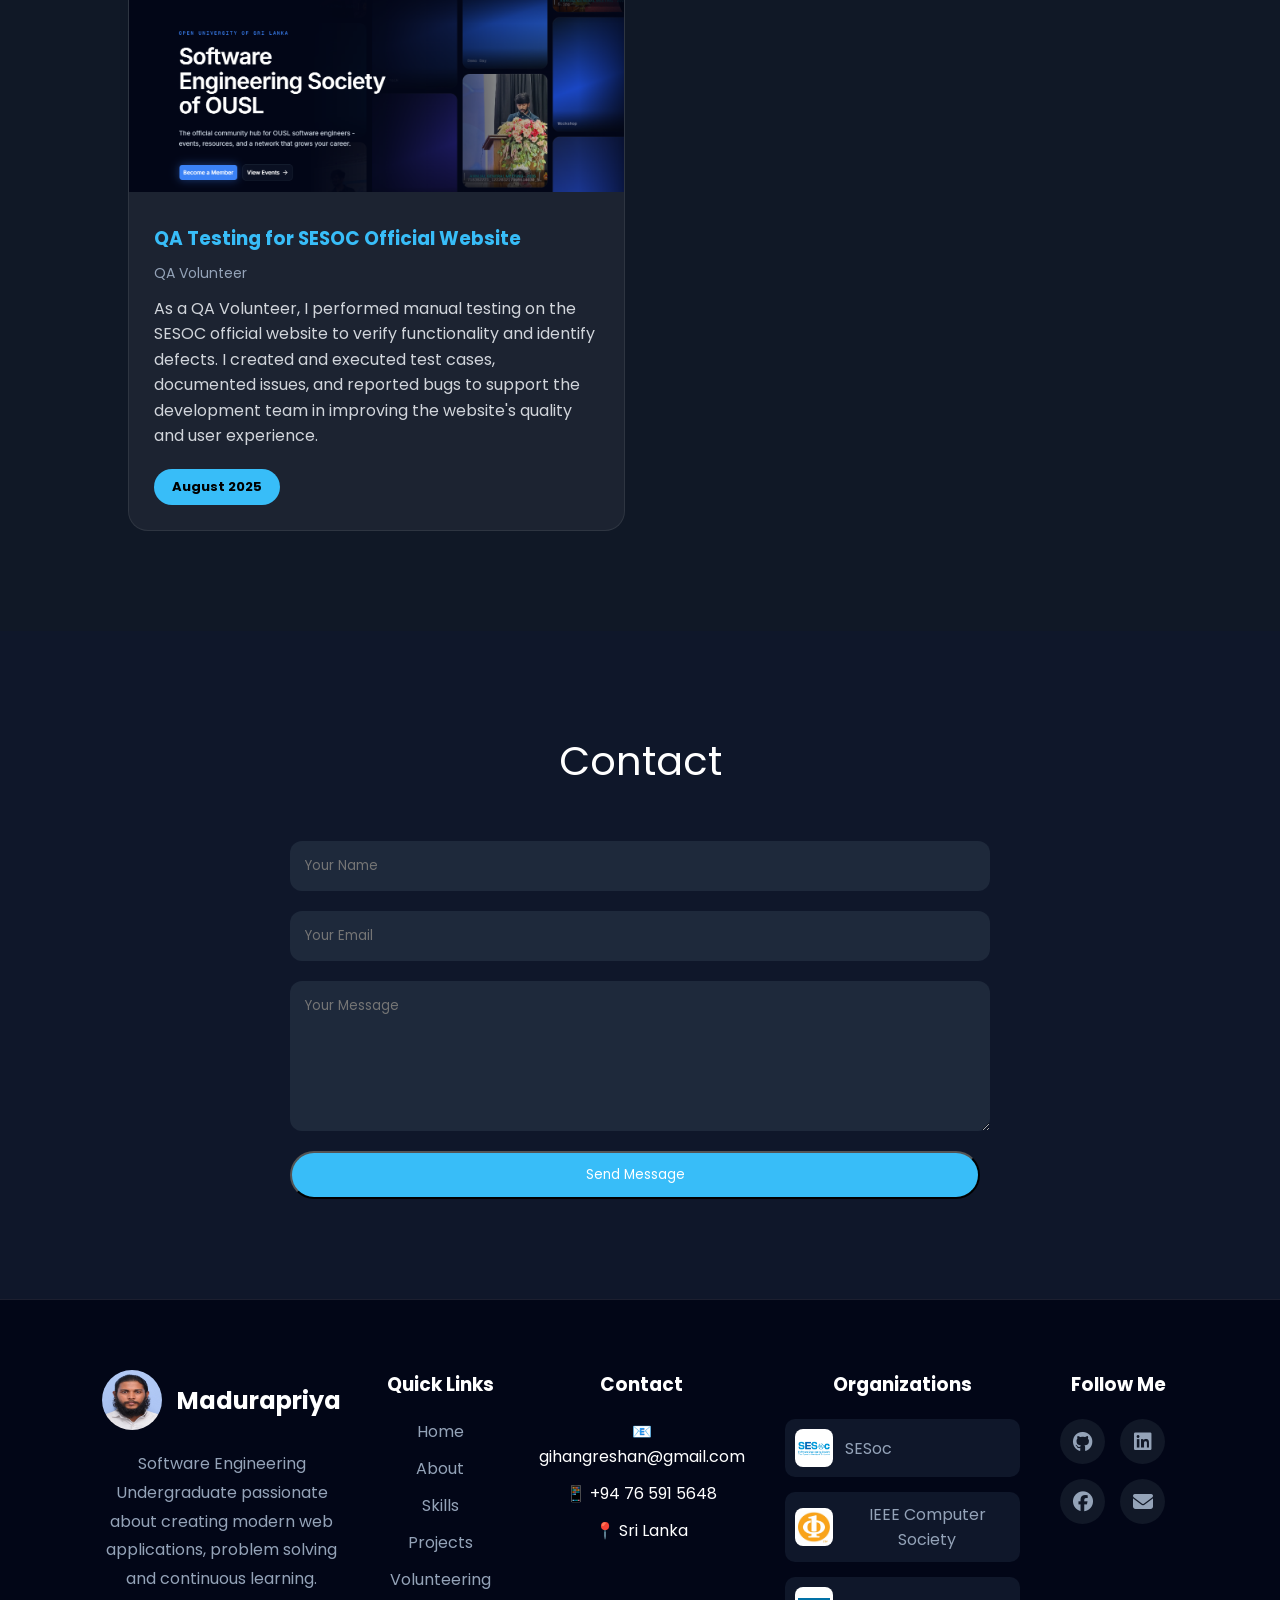
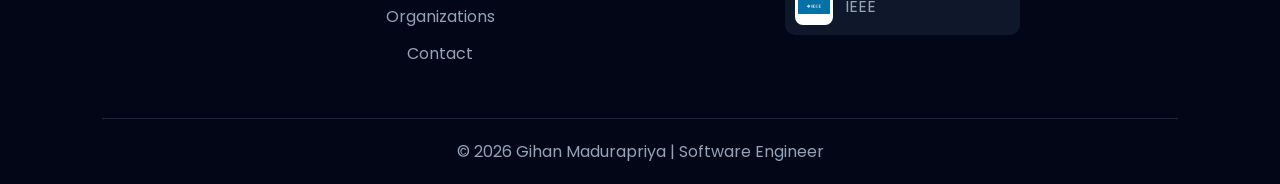
==== commit 397f1021: "add sections and update details and modyfyied" ====
--- a/index.html
+++ b/index.html
@@ -3,7 +3,7 @@
 <head>
     <meta charset="UTF-8">
     <meta name="viewport" content="width=device-width, initial-scale=1.0">
-    <title>Software Engineer Portfolio</title>
+    <title>Gihan Greshan</title>
     <link rel="stylesheet" href="style.css">
     <link rel="stylesheet"
     href="https://cdnjs.cloudflare.com/ajax/libs/font-awesome/6.5.1/css/all.min.css">
@@ -36,6 +36,7 @@
             <h3>Hello, I'm</h3>
             <h1>Gihan Greshan</h1>
             <h2><span id="typing"></span></h2>
+      
 
             <p>
                 Passionate Software Engineer focused on building scalable
@@ -179,25 +180,10 @@
                 <p>
                     Full-stack online Restaurant platform with Online reservations.
                 </p>
-                <a class="github_link" href="">View in GitHub </a>
-            </div>
-
-            <div class="project-card">
-                <h3>Library Management System</h3>
-                <p>
-                    Crud operations with database in Python.
-                </p>
-                <a class="github_link" href="">View in GitHub </a>
-            </div>
-
-            <div class="project-card">
-                <h3>AI Chat Application</h3>
-                <p>
-                    Smart conversational AI web application.
-                </p>
-                <a class="github_link" href="">View in GitHub </a>
-            </div>
-
+                <a class="github_link" target="_blank" href="https://github.com/gihangreshan1/Restaurant_Website">View in GitHub </a>
+            </div>
+
+           
         </div>
     </section>
 
@@ -227,9 +213,106 @@
         </form>
     </section>
 
-    <footer>
+
+ <!--    <footer>
         © 2026 Gihan Greshan | Software Engineer
-    </footer>
+    </footer> -->
+
+    <footer class="footer">
+
+    <div class="footer-container">
+
+        <!-- Logo & About -->
+        <div class="footer-column">
+
+            <div class="footer-logo">
+                <img src="Gihan Greshan.jpg" alt="Logo">
+                <h2>Madurapriya</h2>
+            </div>
+
+            <p>
+                Software Engineering Undergraduate passionate
+                about creating modern web applications,
+                problem solving and continuous learning.
+            </p>
+
+        </div>
+
+        <!-- Quick Navigation -->
+        <div class="footer-column">
+
+            <h3>Quick Links</h3>
+
+            <ul>
+
+                <li><a href="#home">Home</a></li>
+                <li><a href="#about">About</a></li>
+                <li><a href="#skills">Skills</a></li>
+                <li><a href="#projects">Projects</a></li>
+                <li><a href="#volunteer">Volunteering</a></li>
+                <li><a href="#organizations">Organizations</a></li>
+                <li><a href="#contact">Contact</a></li>
+
+            </ul>
+
+        </div>
+
+        <!-- Contact -->
+        <div class="footer-column">
+
+            <h3>Contact</h3>
+
+            <ul>
+
+                <li>📧 gihangreshan@gmail.com</li>
+                <li>📱 +94 76 591 5648</li>
+                <li>📍 Sri Lanka</li>
+
+            </ul>
+
+        </div>
+
+        <!-- Organizations -->
+        <div class="footer-column">
+
+            <h3>Organizations</h3>
+
+            <div id="footerOrganizations">
+
+            </div>
+
+        </div>
+
+        <!-- Social -->
+        <div class="footer-column">
+
+            <h3>Follow Me</h3>
+
+            <div class="social-icons">
+
+                <a href="https://github.com/gihangreshan1"><i class="fab fa-github"></i></a>
+
+                <a href="www.linkedin.com/in/gihan-greshan-07b221362"><i class="fab fa-linkedin"></i></a>
+
+                <a href="#"><i class="fab fa-facebook"></i></a>
+
+                <a href="email:gihangreshan@gmail.com"><i class="fas fa-envelope"></i></a>
+
+            </div>
+
+        </div>
+
+    </div>
+
+    <hr>
+
+    <div class="copyright">
+
+        © 2026 Gihan Madurapriya | Software Engineer
+
+    </div>
+
+</footer>
 
 <script src="script.js"></script>
 </body>
--- a/style.css
+++ b/style.css
@@ -331,6 +331,8 @@
     }
 }
 
+
+
 /* ==========================
    Section Animation
 ========================== */
@@ -441,4 +443,175 @@
     font-size:13px;
     font-weight:bold;
 
+}
+
+.footer{
+
+    background:#020617;
+    padding:70px 8% 20px;
+
+}
+
+.footer-container{
+
+    display:grid;
+
+    grid-template-columns:
+    2fr
+    1fr
+    1fr
+    2fr
+    1fr;
+
+    gap:40px;
+
+}
+
+.footer-column h3{
+
+    color:white;
+    margin-bottom:20px;
+
+}
+
+.footer-logo{
+
+    display:flex;
+    align-items:center;
+    gap:15px;
+    margin-bottom:20px;
+
+}
+
+.footer-logo img{
+
+    width:60px;
+    height:60px;
+    border-radius:50%;
+
+}
+
+.footer-column p{
+
+    color:#94a3b8;
+    line-height:1.8;
+
+}
+
+.footer-column ul{
+
+    list-style:none;
+
+}
+
+.footer-column li{
+
+    margin:12px 0;
+
+}
+
+.footer-column a{
+
+    color:#94a3b8;
+    text-decoration:none;
+
+    transition:.3s;
+
+}
+
+.footer-column a:hover{
+
+    color:#38bdf8;
+
+}
+
+.footer-org{
+
+    display:flex;
+
+    align-items:center;
+
+    gap:12px;
+
+    margin-bottom:15px;
+
+    background:#0f172a;
+
+    padding:10px;
+
+    border-radius:10px;
+
+}
+
+.footer-org img{
+
+    width:38px;
+
+    height:38px;
+
+    object-fit:contain;
+
+    background:white;
+
+    border-radius:8px;
+
+    padding:3px;
+
+}
+
+.social-icons{
+
+    display:flex;
+
+    flex-wrap:wrap;
+
+    gap:15px;
+
+}
+
+.social-icons a{
+
+    width:45px;
+
+    height:45px;
+
+    background:#111827;
+
+    border-radius:50%;
+
+    display:flex;
+
+    justify-content:center;
+
+    align-items:center;
+
+    font-size:20px;
+
+}
+
+.social-icons a:hover{
+
+    background:#38bdf8;
+    color:black;
+
+}
+
+.footer hr{
+
+    margin:40px 0 20px;
+
+    border:none;
+
+    height:1px;
+
+    background:#1e293b;
+
+}
+
+.copyright{
+
+    text-align:center;
+
+    color:#94a3b8;
+
 }
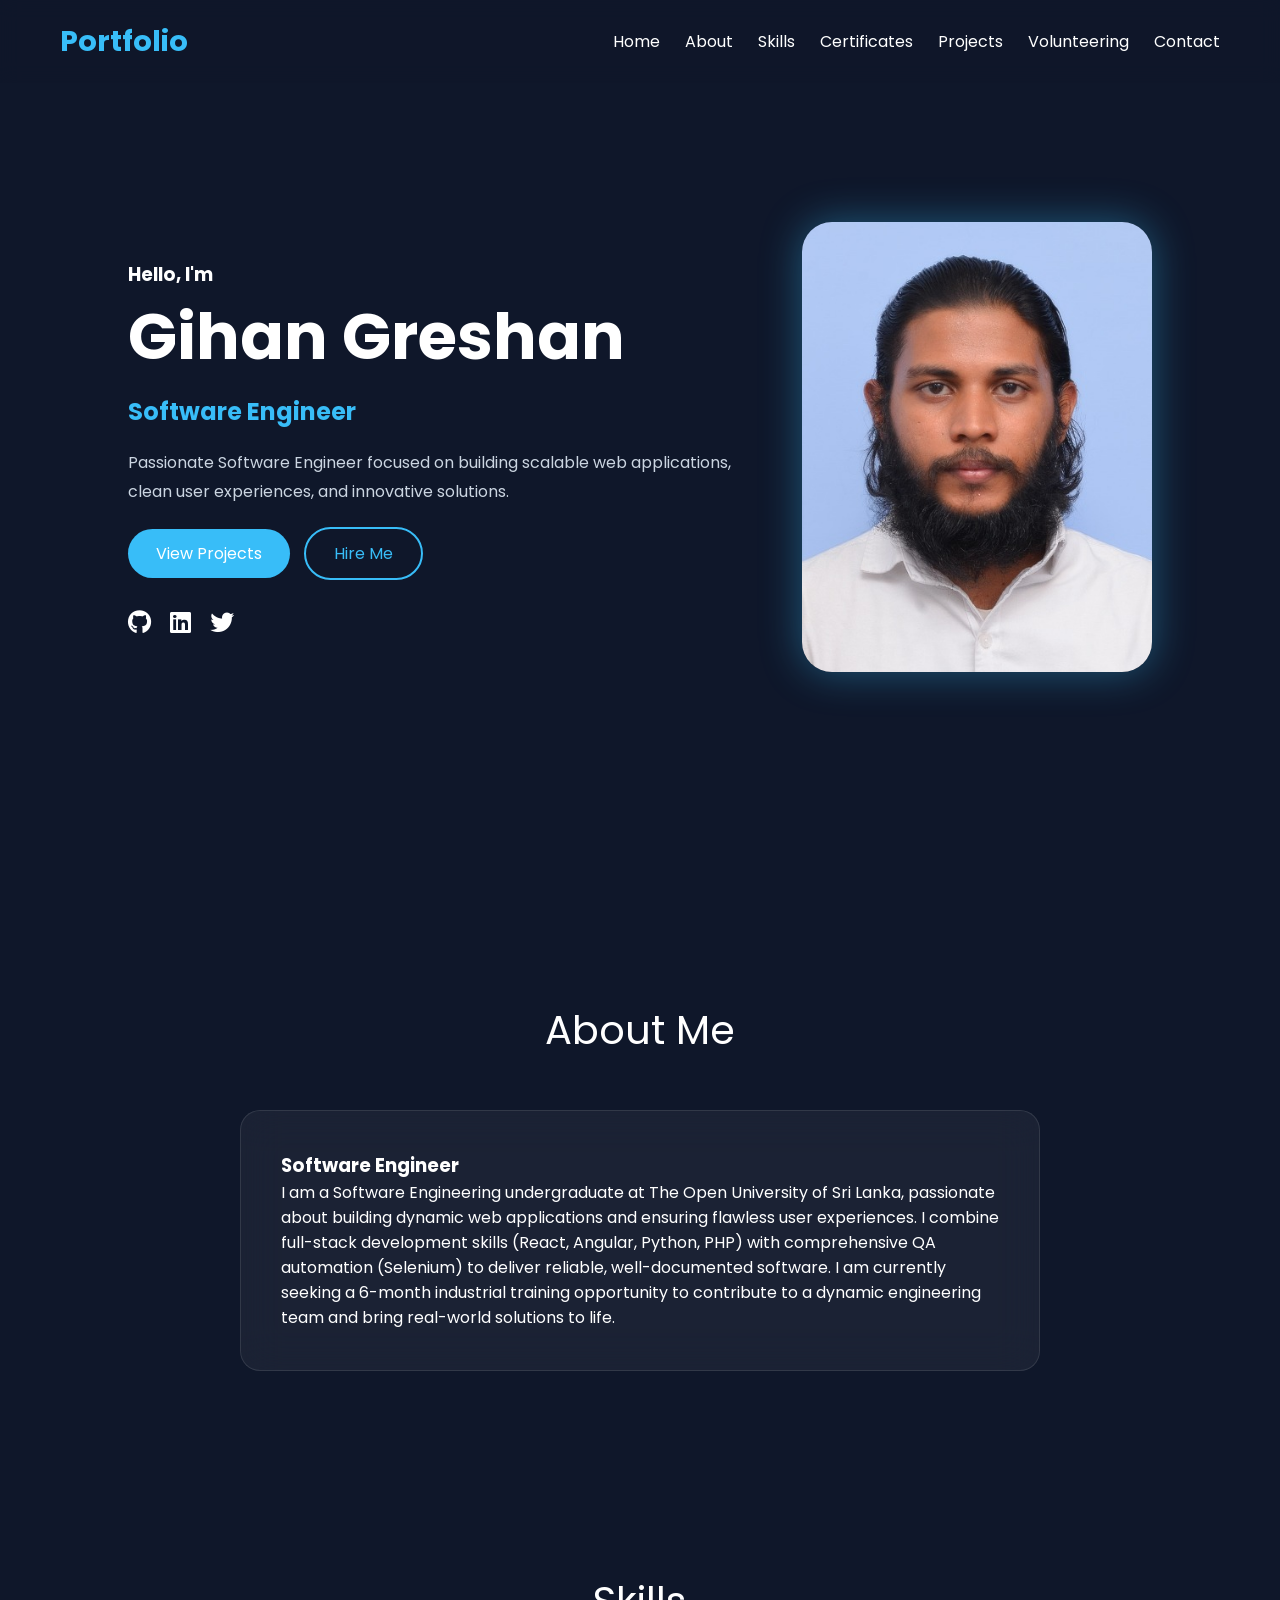
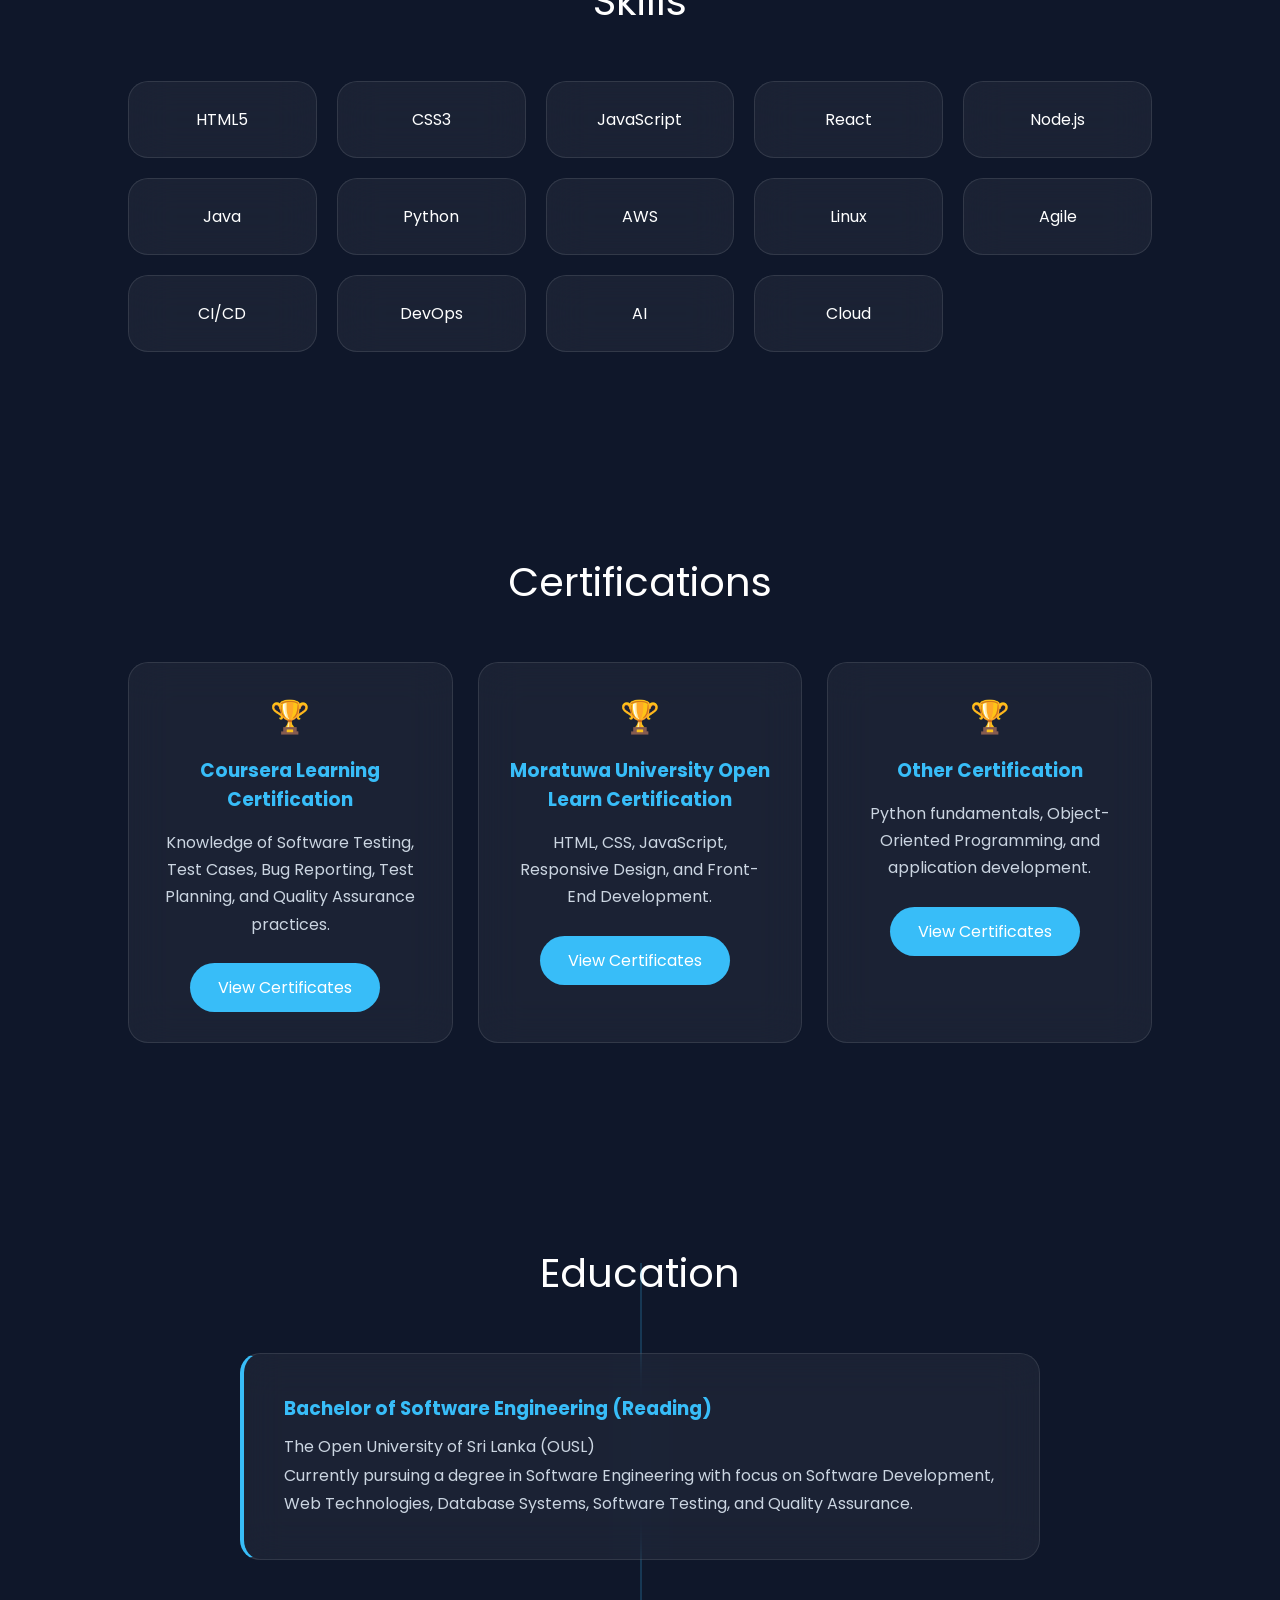
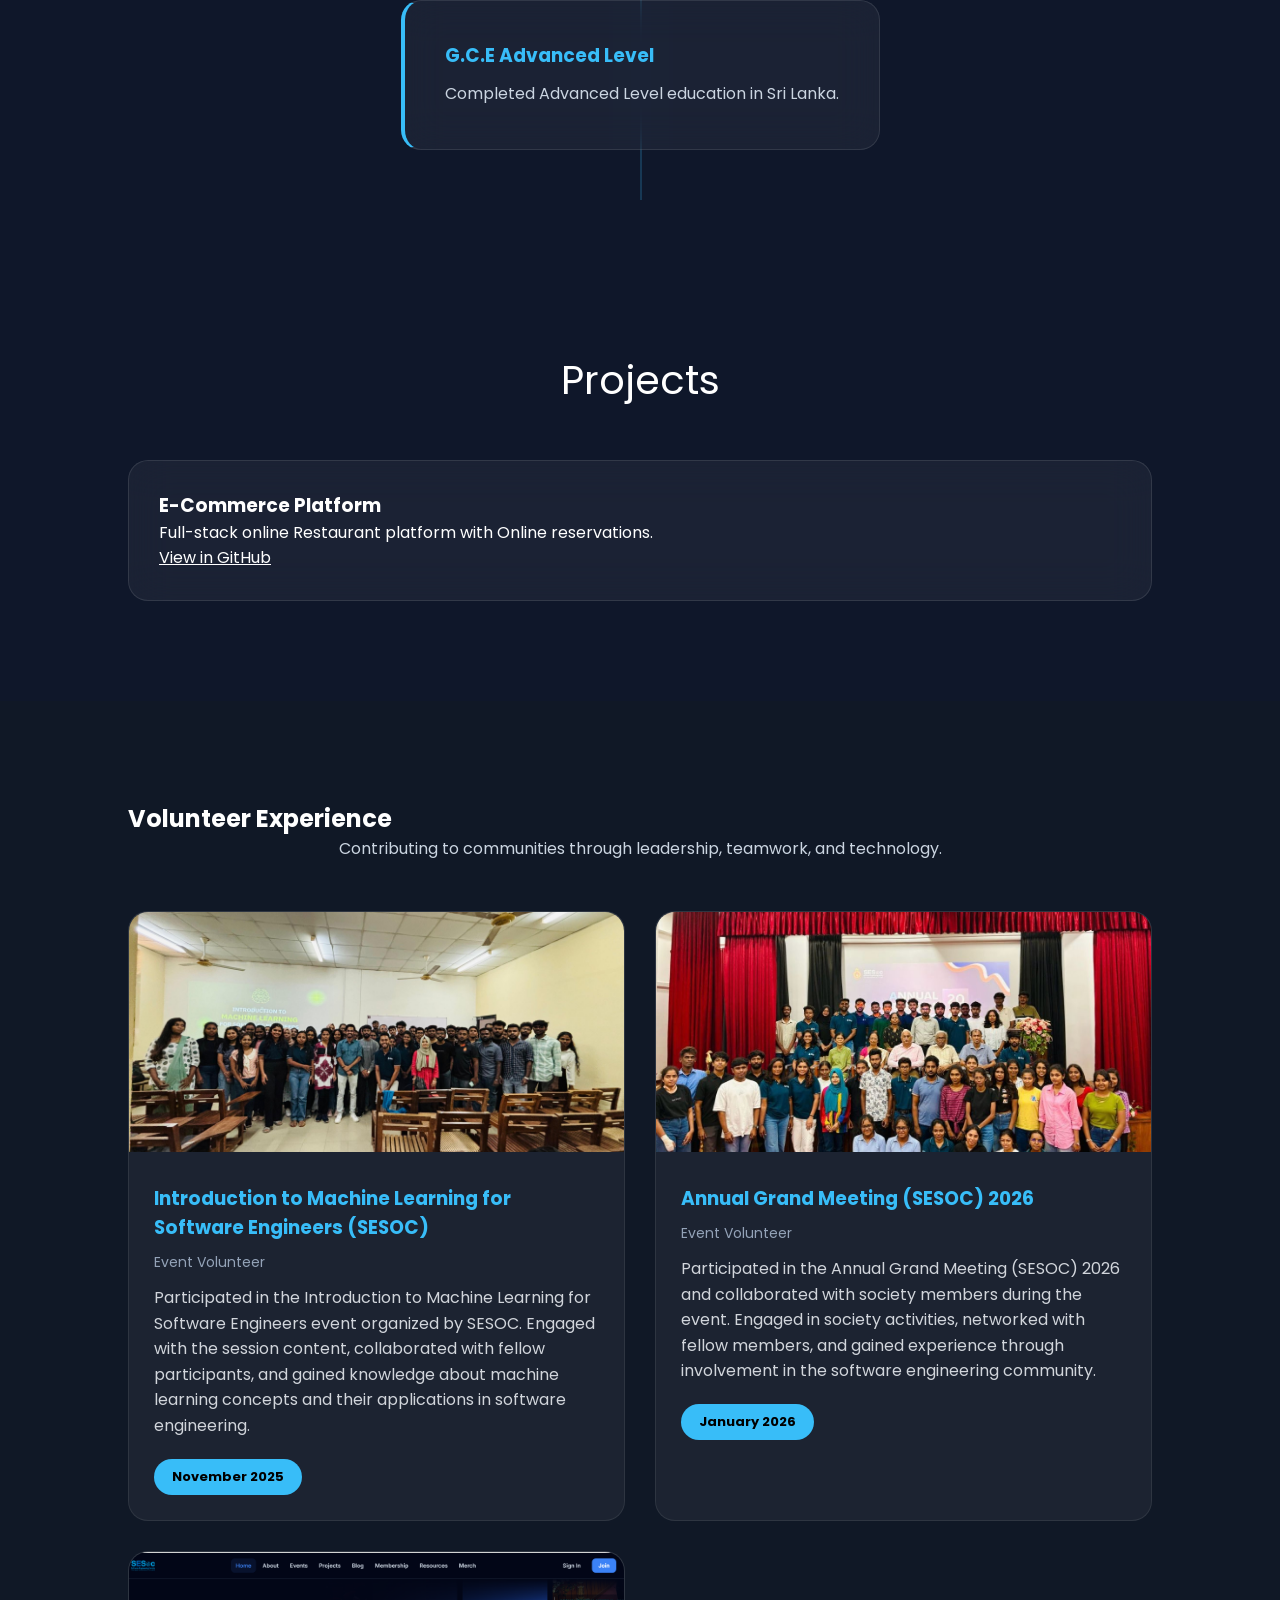
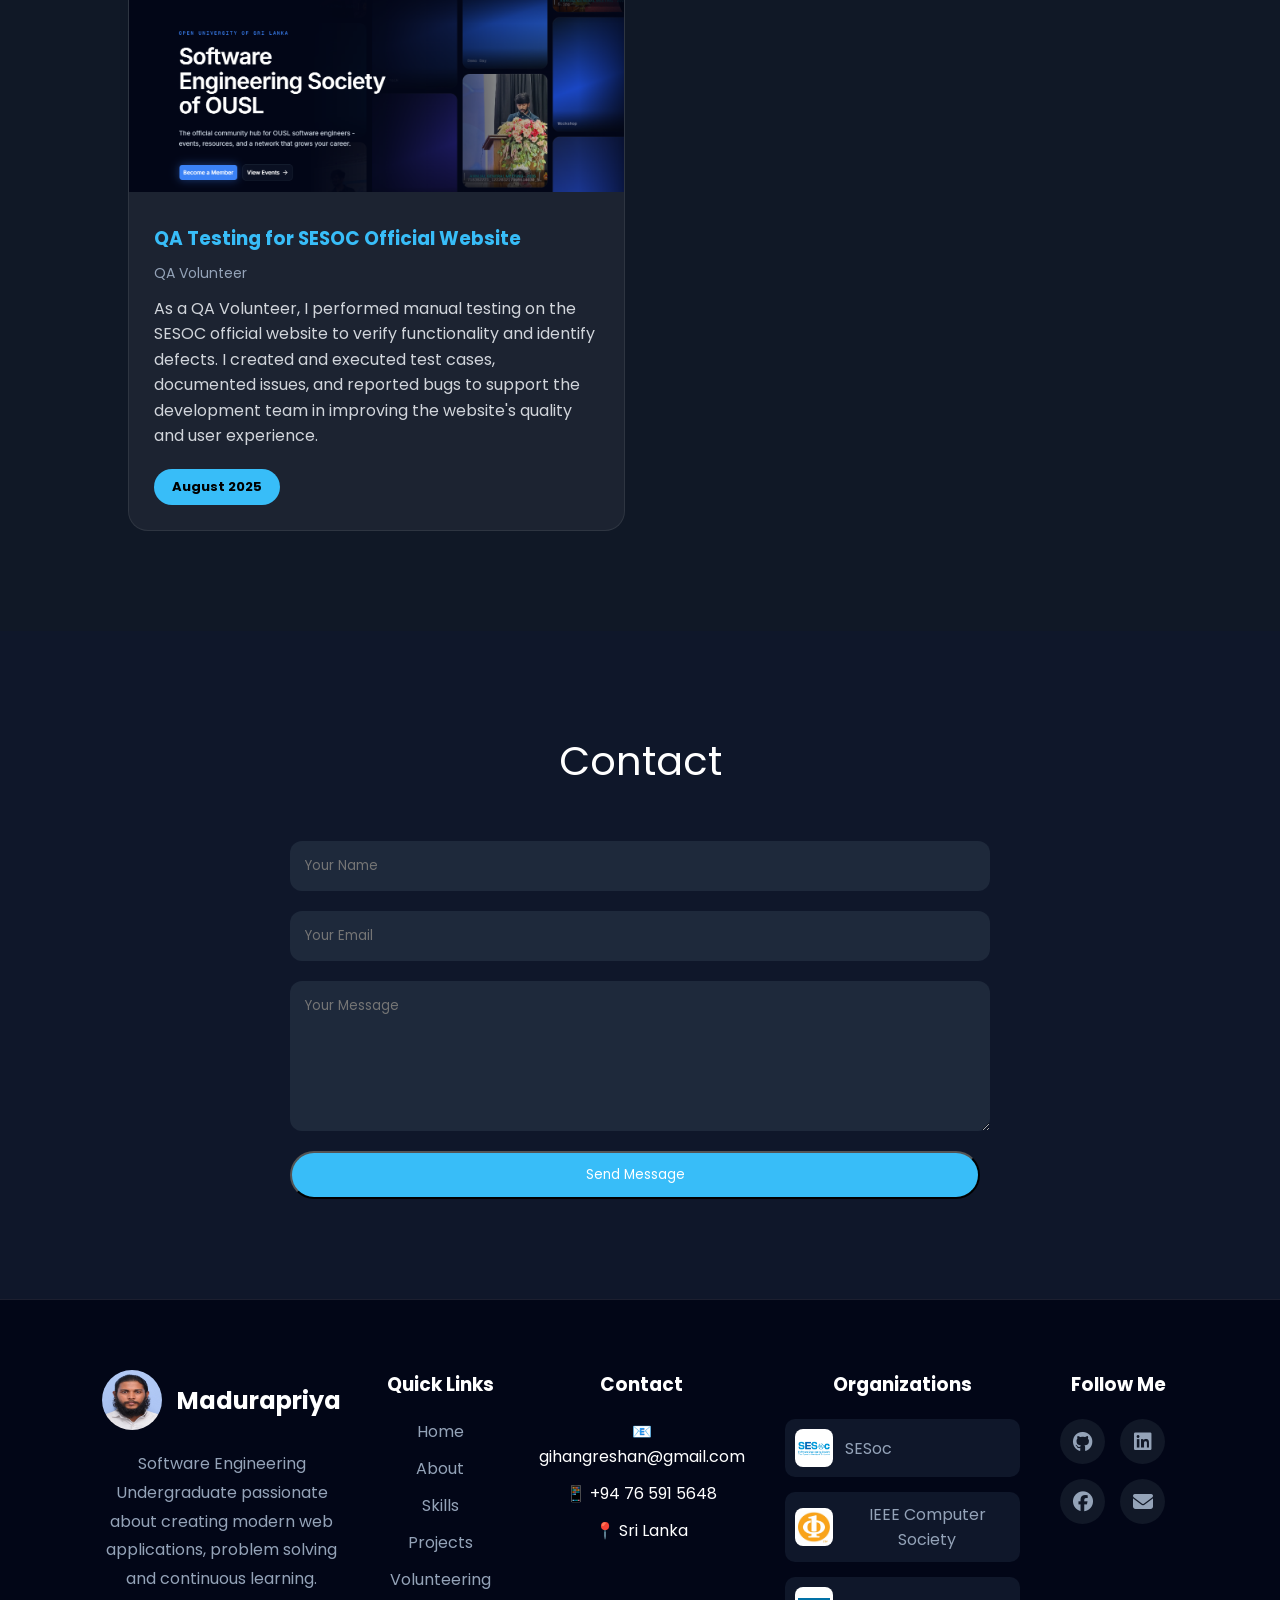
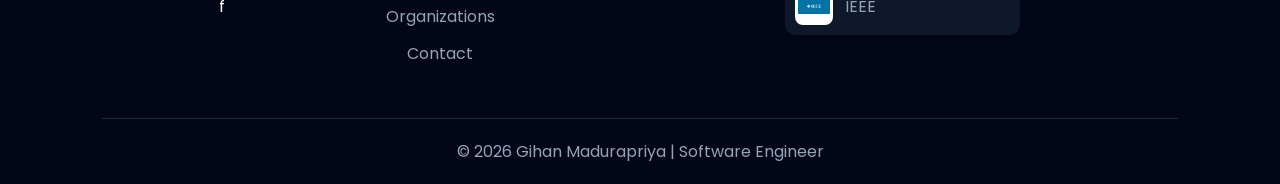
==== commit fb8484e7: "updated" ====
--- a/index.html
+++ b/index.html
@@ -234,7 +234,7 @@
                 Software Engineering Undergraduate passionate
                 about creating modern web applications,
                 problem solving and continuous learning.
-            </p>
+            </p>f
 
         </div>
 
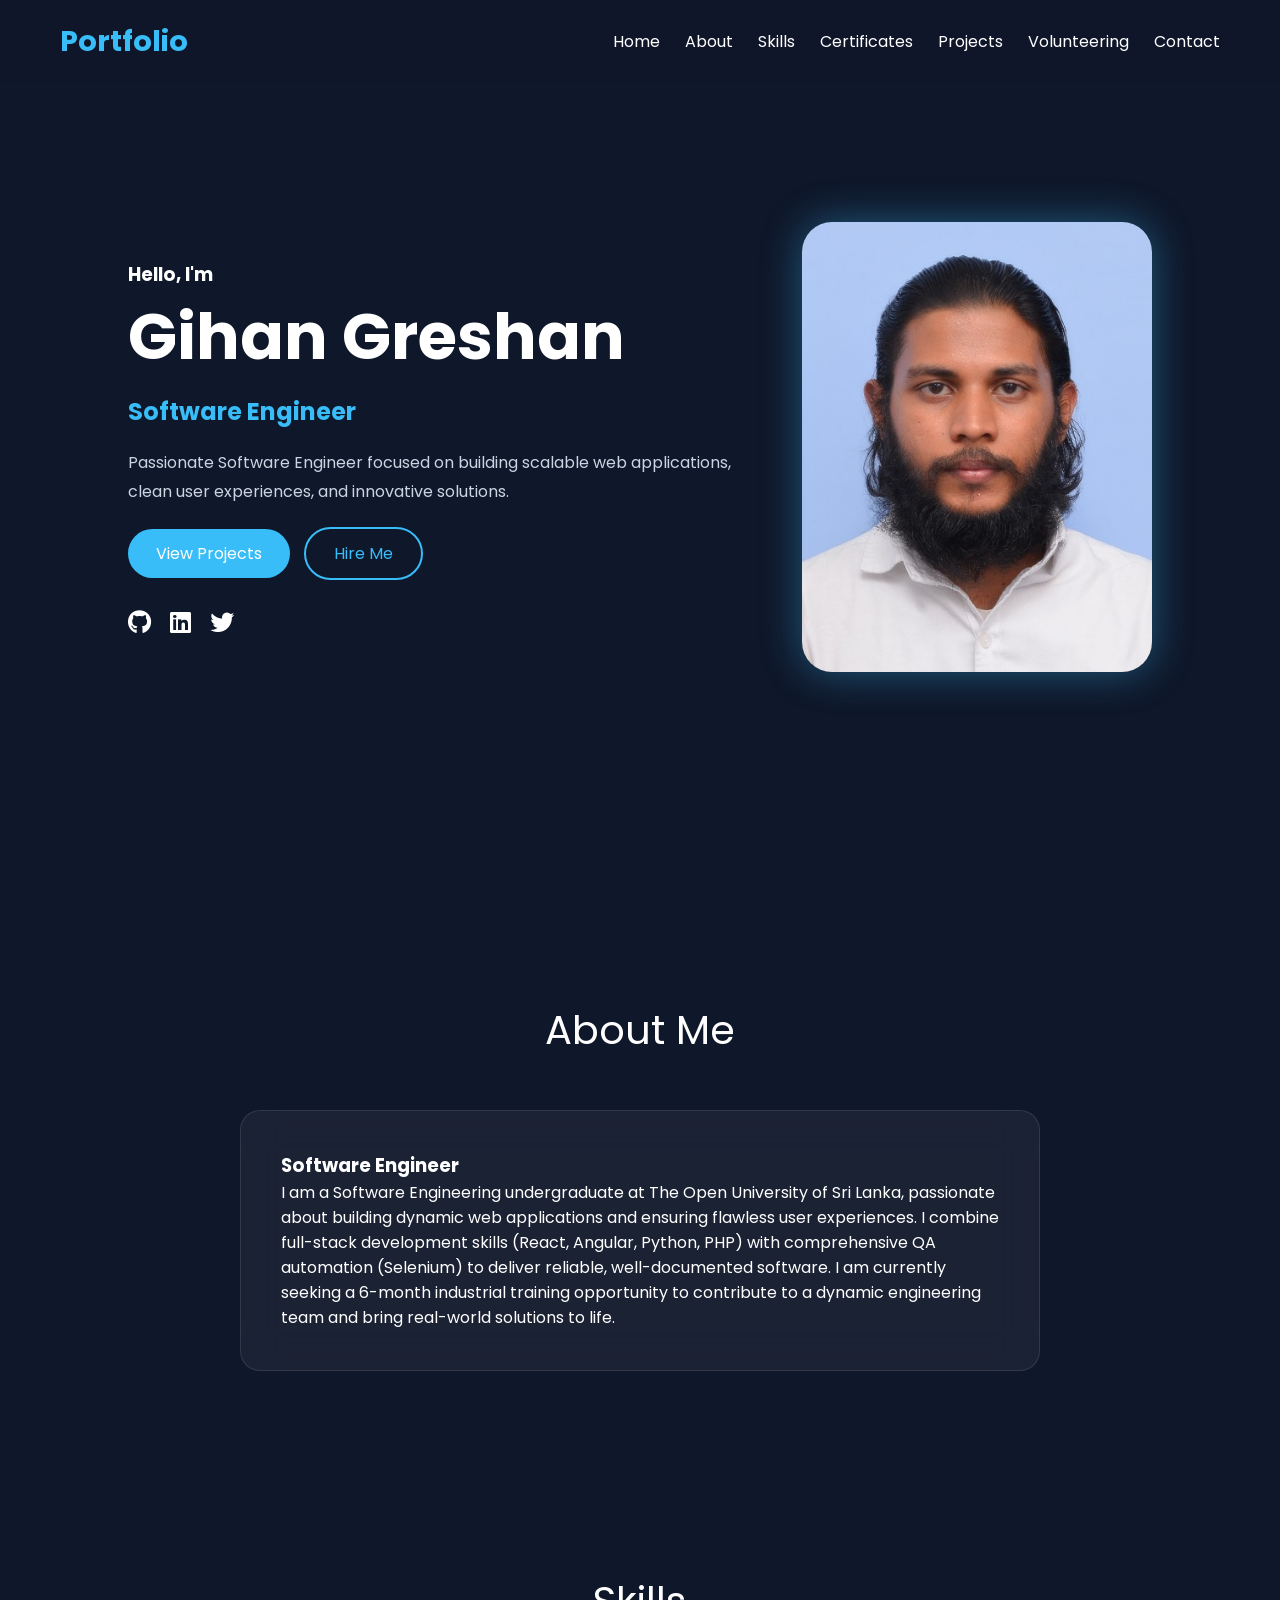
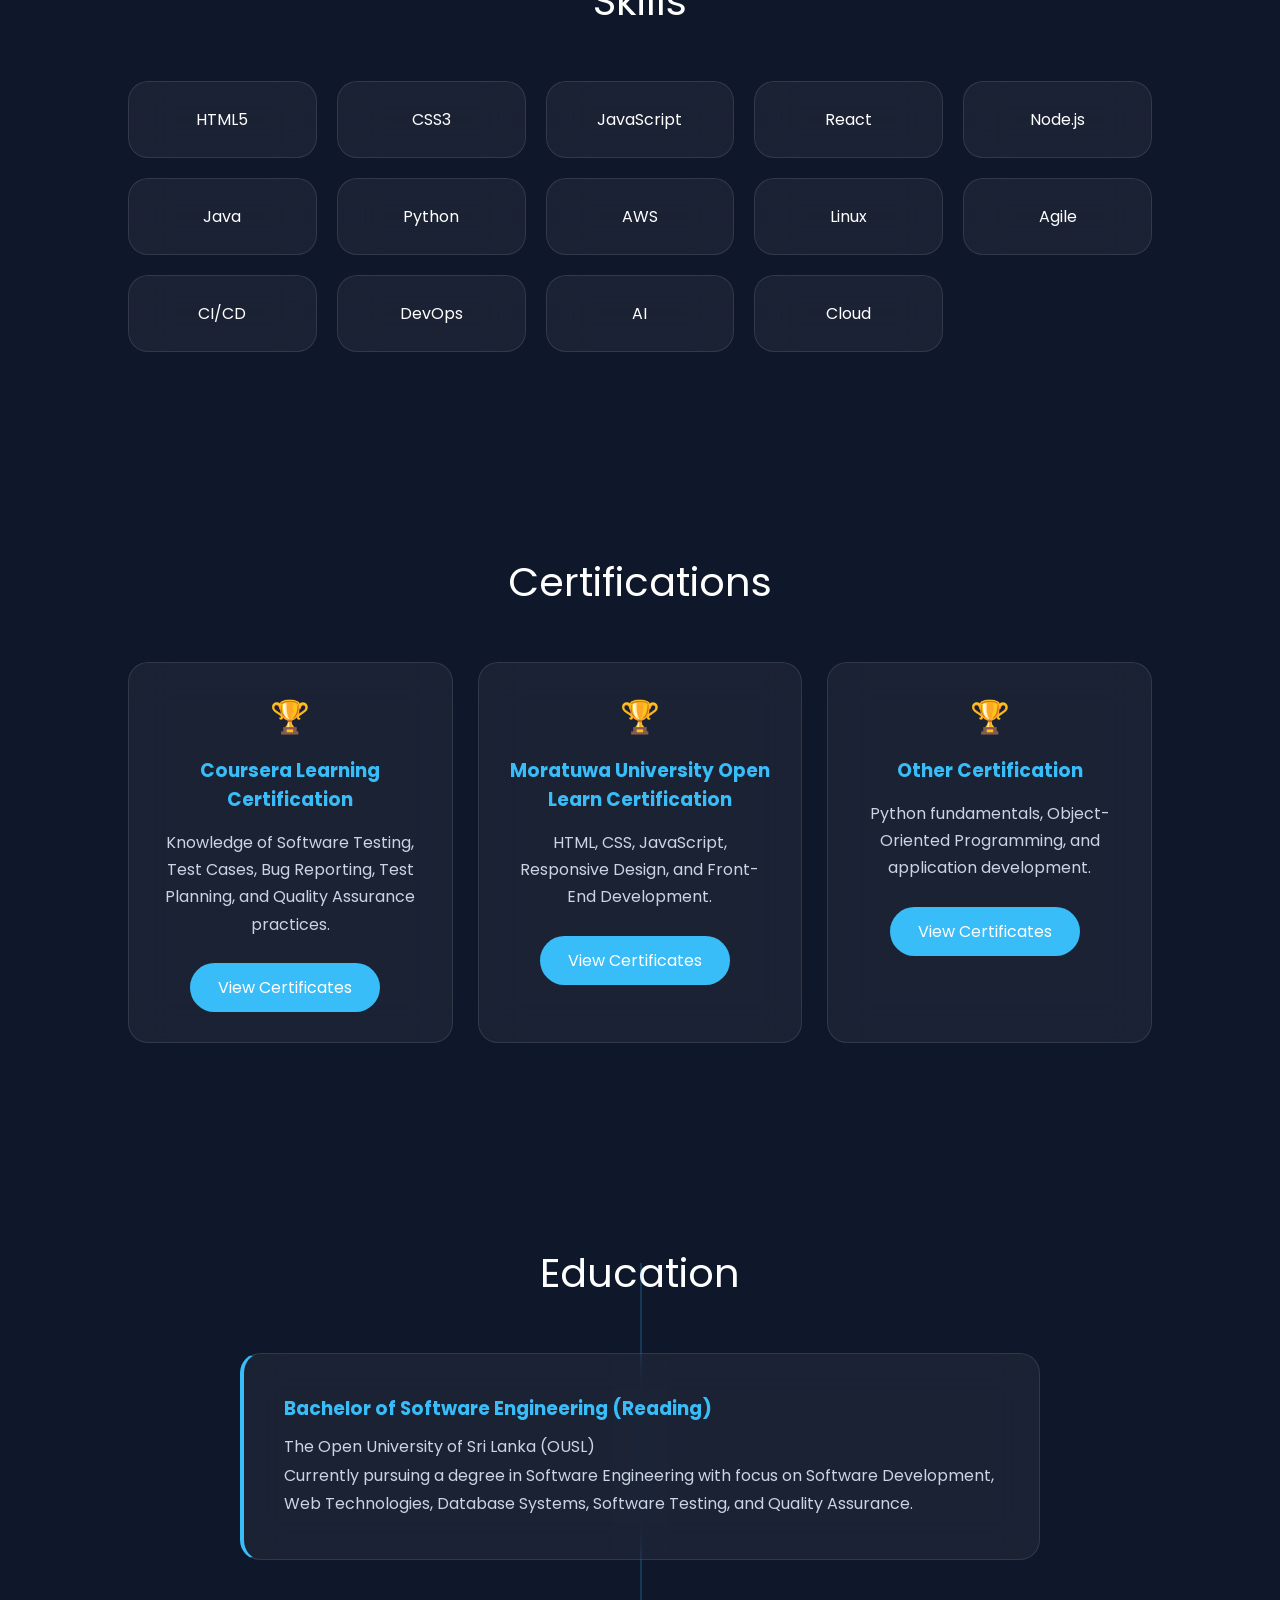
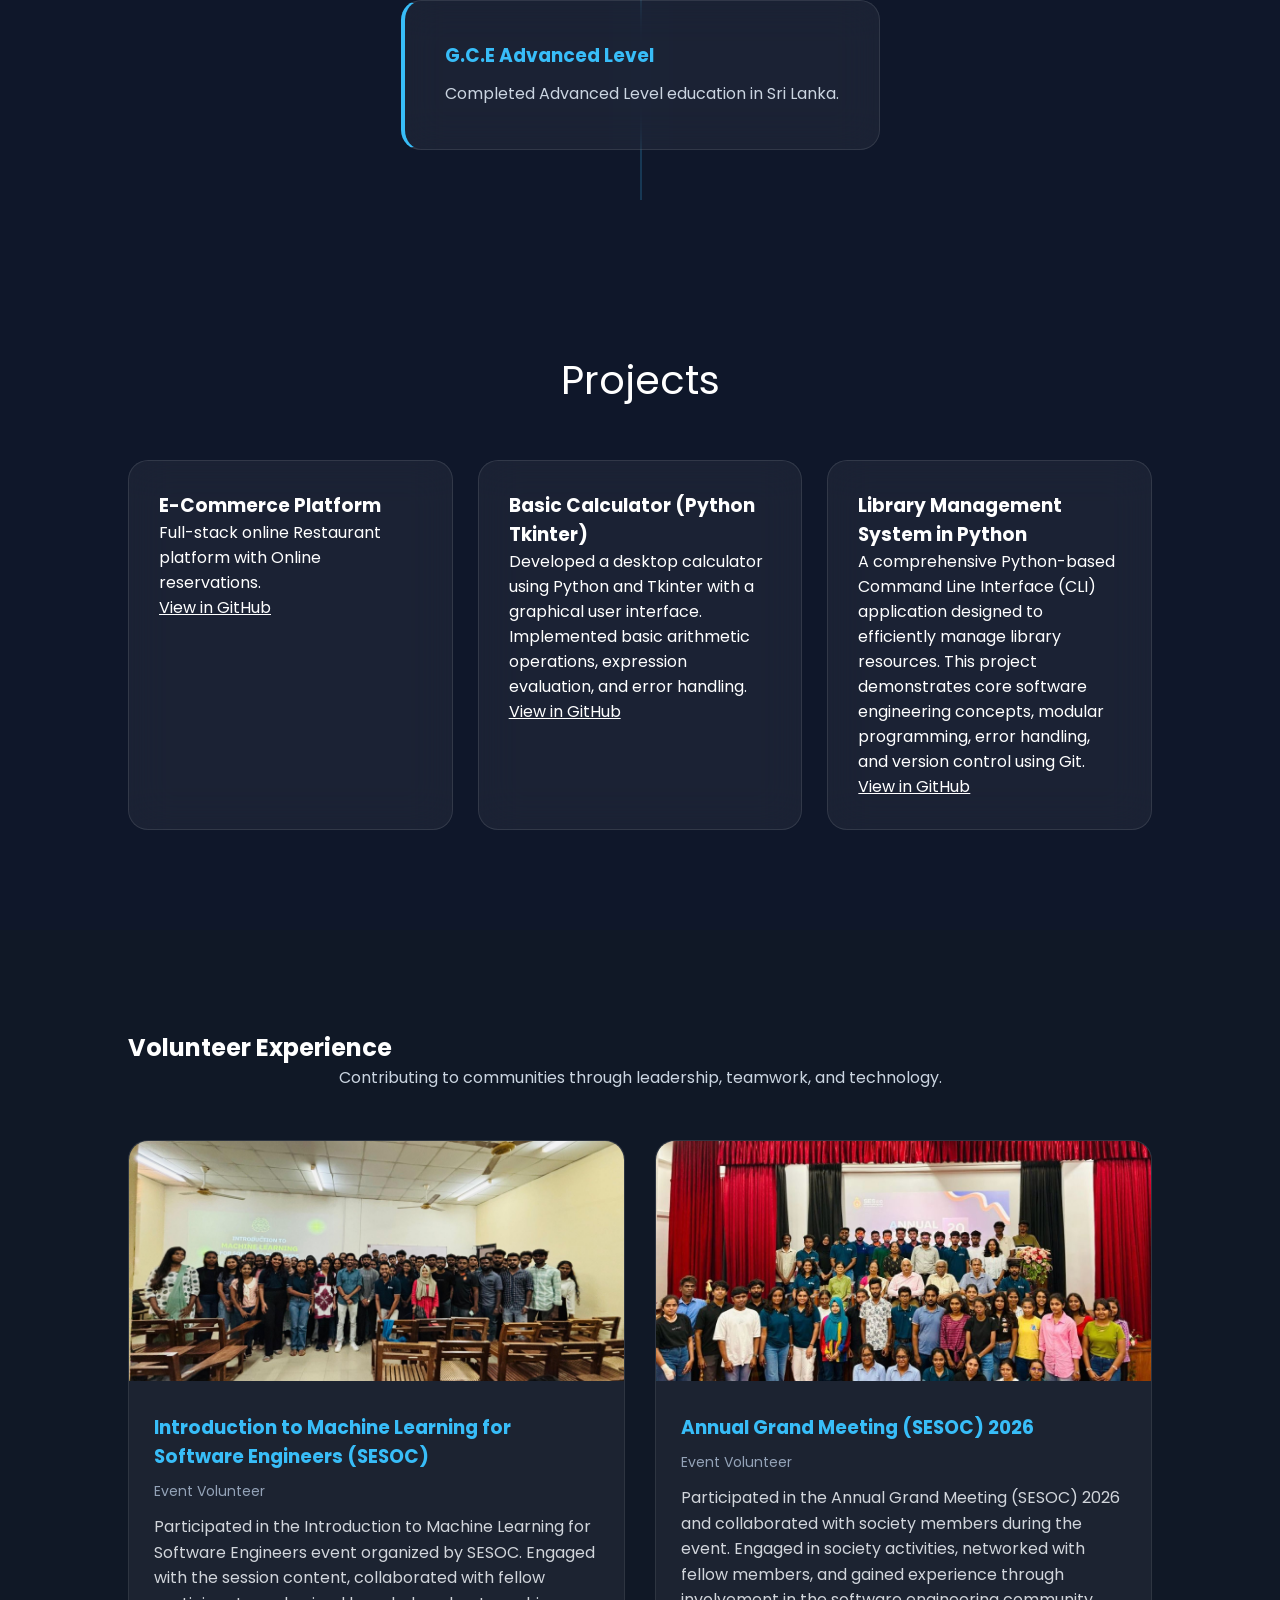
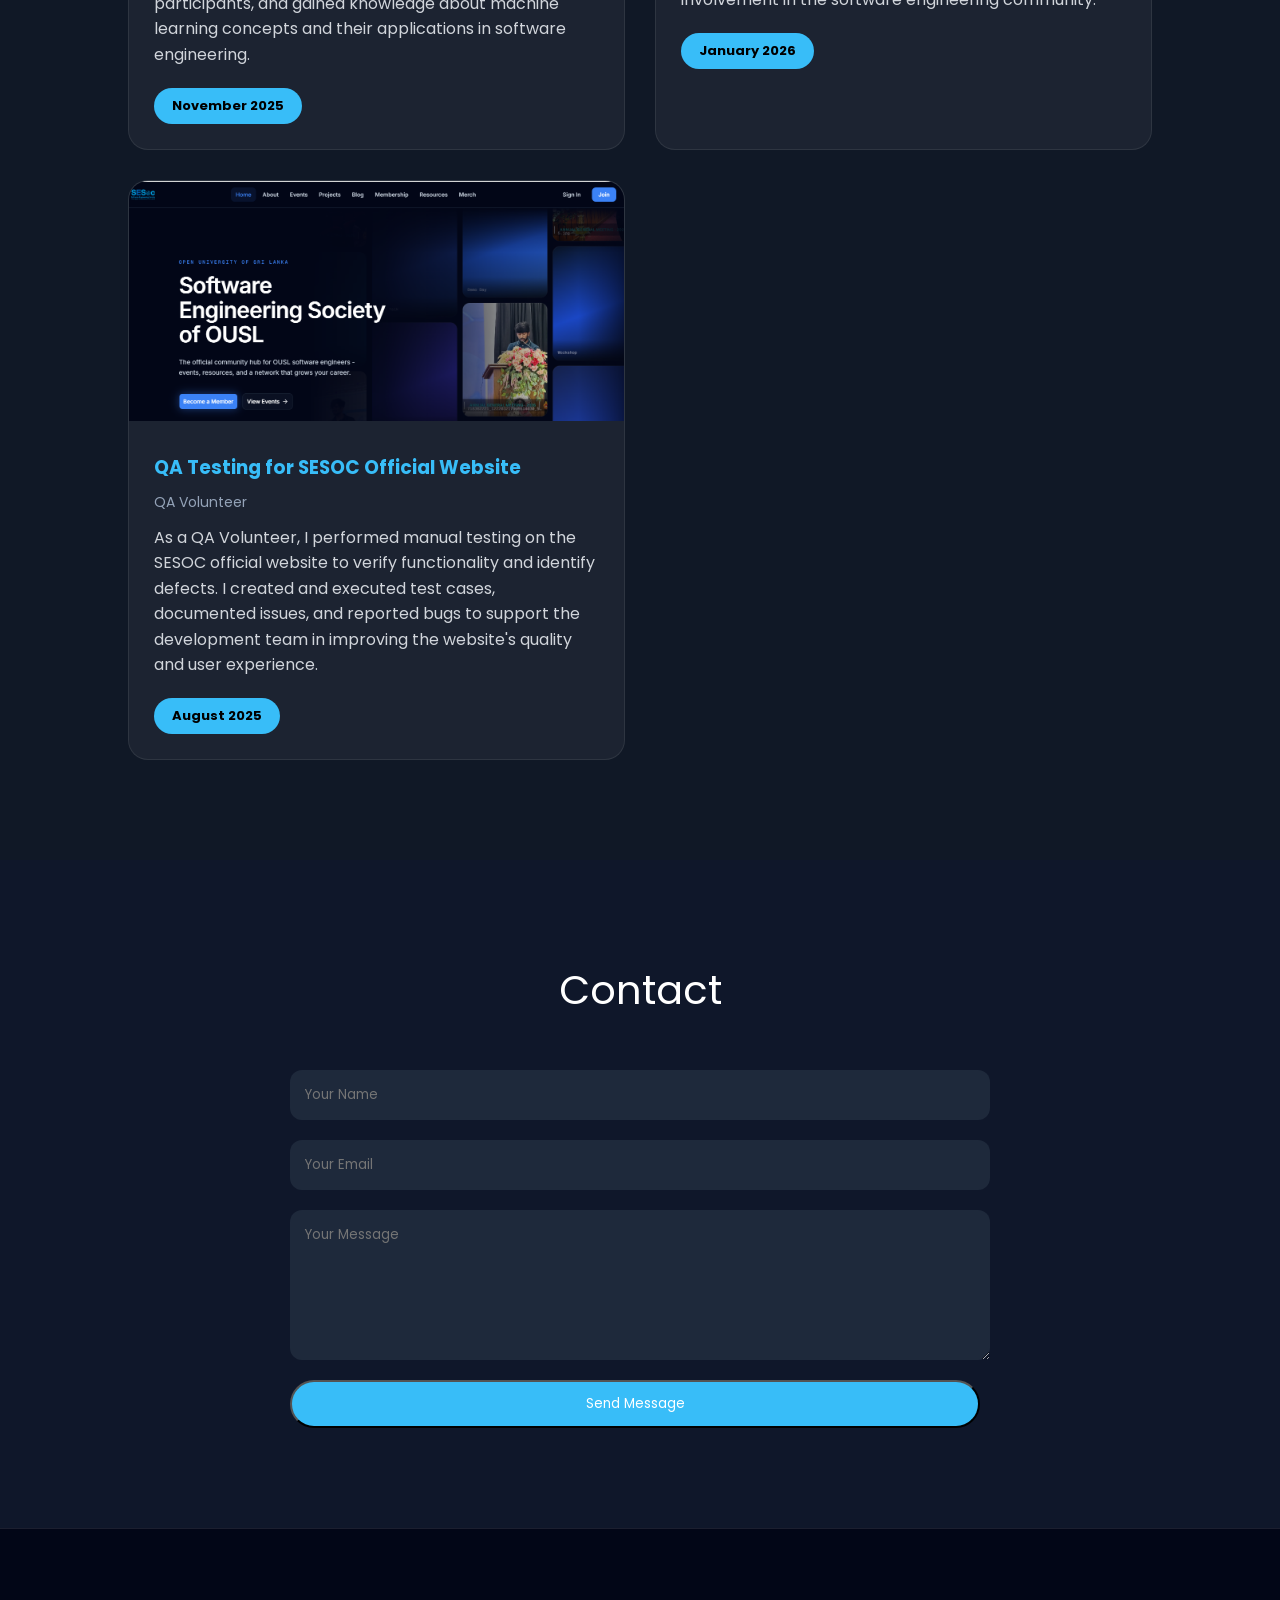
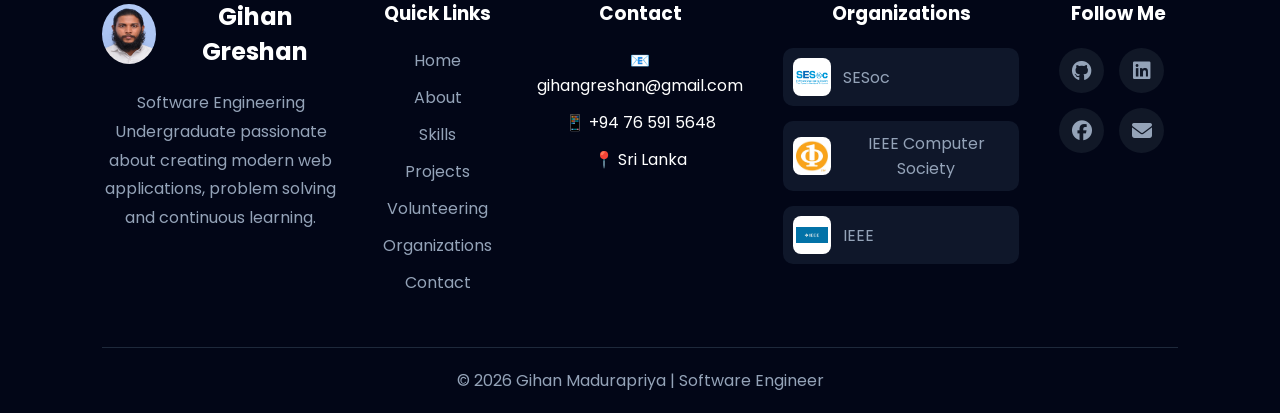
==== commit adb66cc9: "Updated project details and typo" ====
--- a/index.html
+++ b/index.html
@@ -183,6 +183,29 @@
                 <a class="github_link" target="_blank" href="https://github.com/gihangreshan1/Restaurant_Website">View in GitHub </a>
             </div>
 
+
+
+
+            <div class="project-card">
+                <h3>Basic Calculator (Python Tkinter)</h3>
+                <p>
+                    Developed a desktop calculator using Python and Tkinter with a graphical user interface. Implemented basic arithmetic operations, expression evaluation, and error handling.
+                </p>
+                <a class="github_link" target="_blank" href="https://github.com/gihangreshan1/python-tkinter-calculator">View in GitHub </a>
+            </div>
+
+            <div class="project-card">
+                <h3>Library Management System in Python</h3>
+                <p>
+                    A comprehensive Python-based Command Line Interface (CLI) application designed to efficiently manage library resources. This project demonstrates core software engineering concepts, modular programming, error handling, and version control using Git.
+                </p>
+                <a class="github_link" target="_blank" href="https://github.com/gihangreshan1/Library-Management-System-in-Python">View in GitHub </a>
+            </div>
+
+
+            
+
+
            
         </div>
     </section>
@@ -227,14 +250,14 @@
 
             <div class="footer-logo">
                 <img src="Gihan Greshan.jpg" alt="Logo">
-                <h2>Madurapriya</h2>
+                <h2>Gihan Greshan</h2>
             </div>
 
             <p>
                 Software Engineering Undergraduate passionate
                 about creating modern web applications,
                 problem solving and continuous learning.
-            </p>f
+            </p>
 
         </div>
 
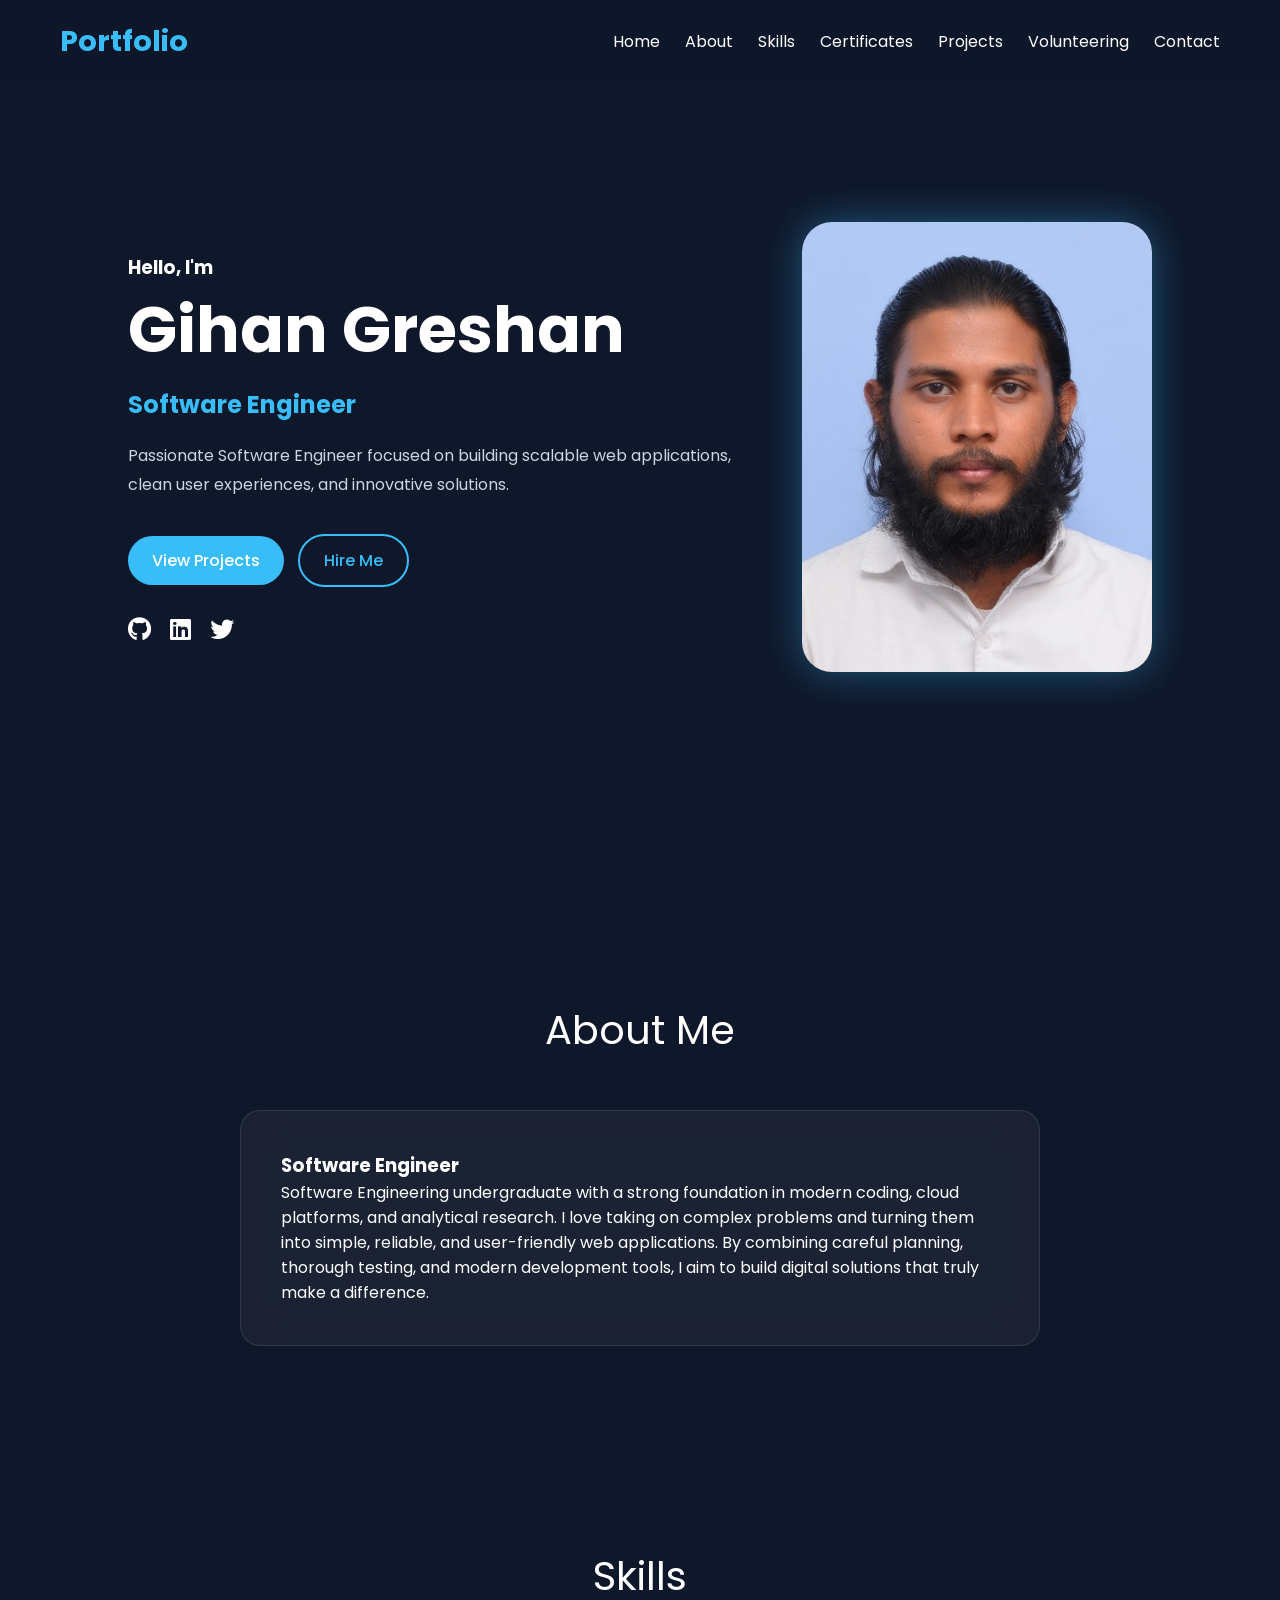
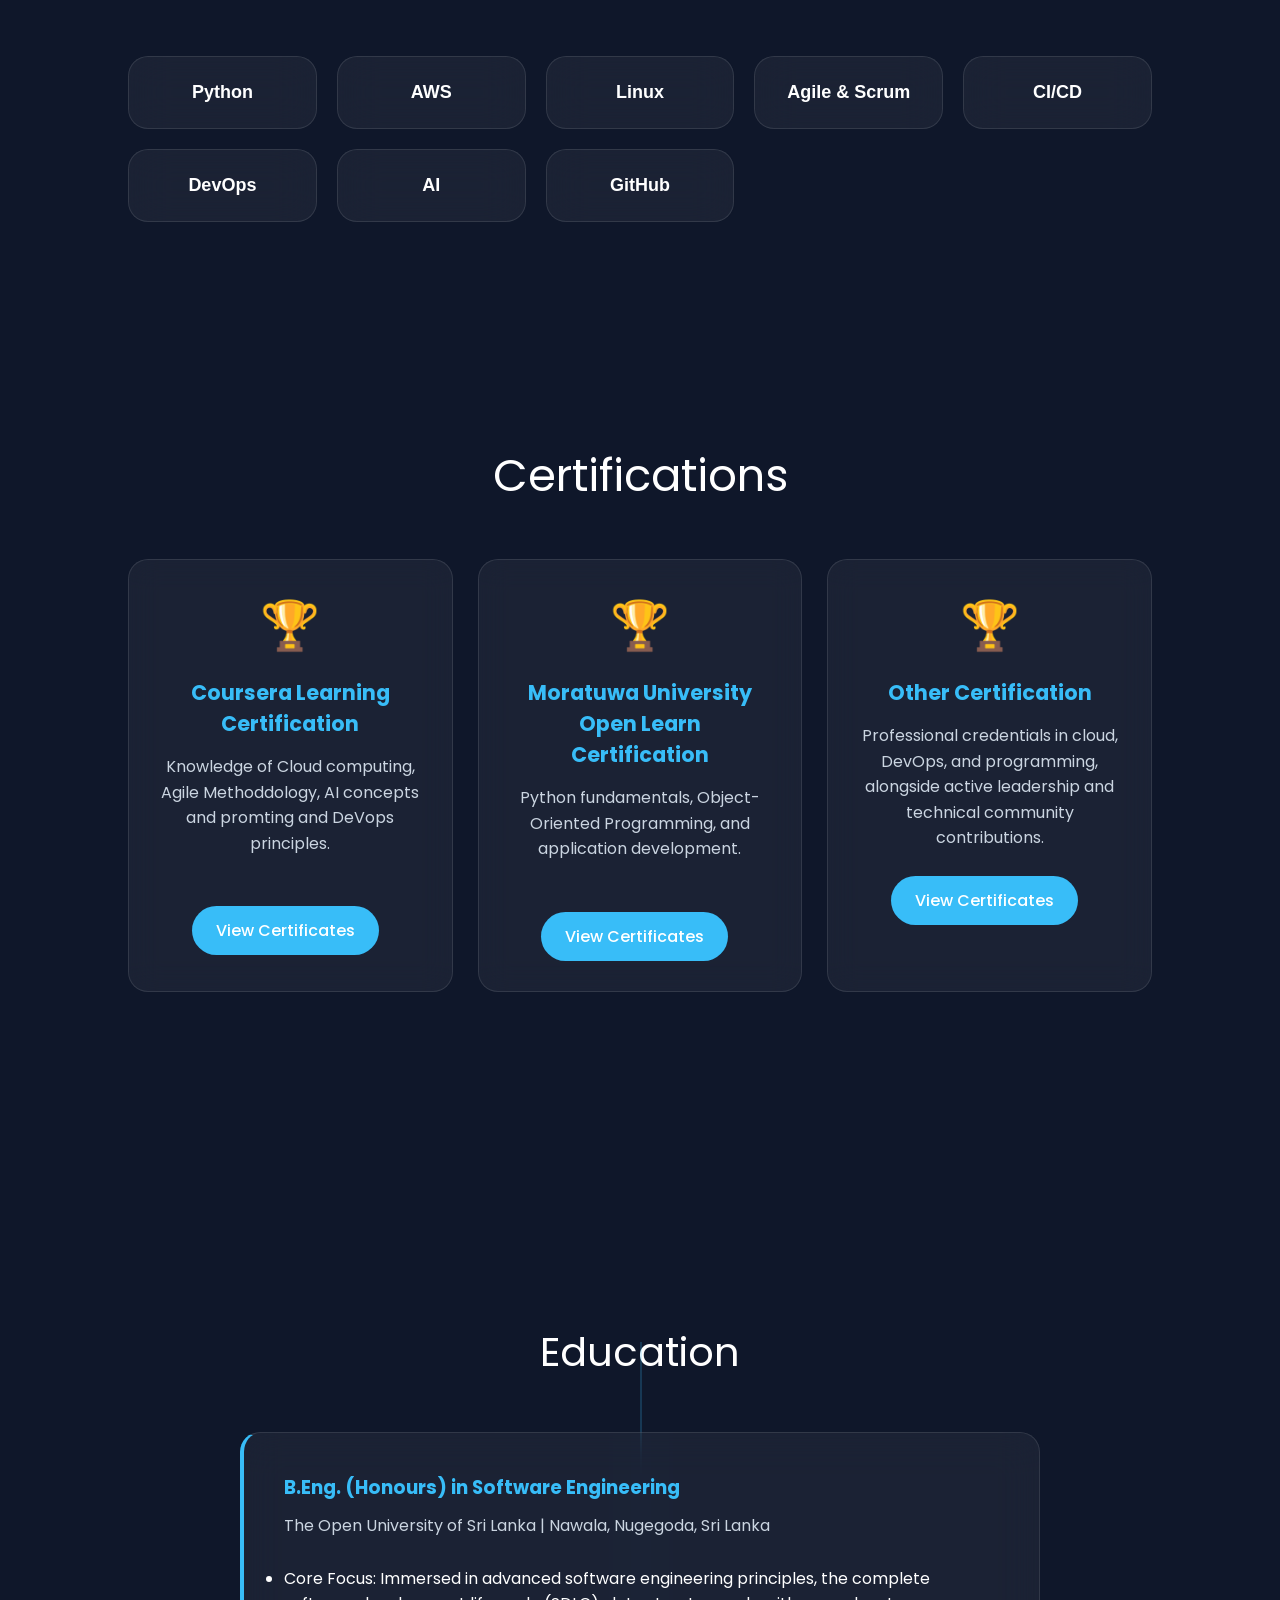
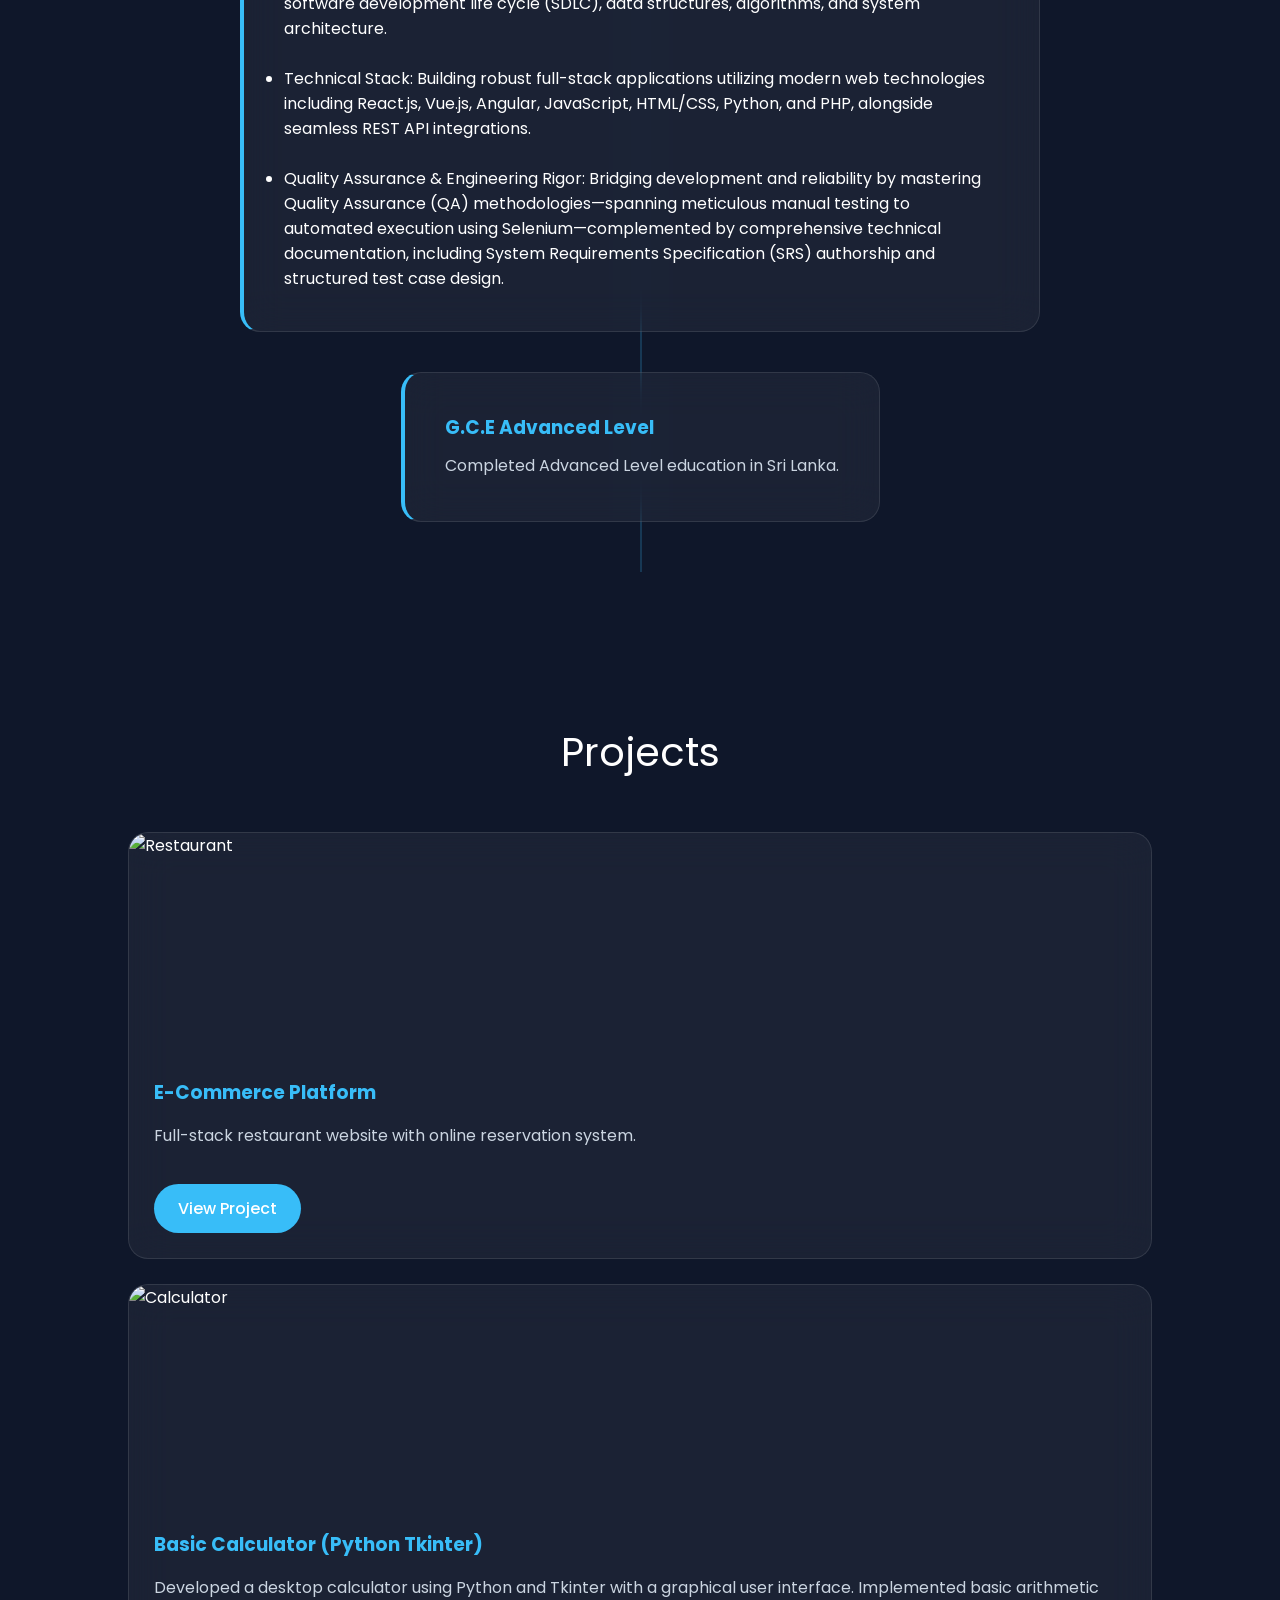
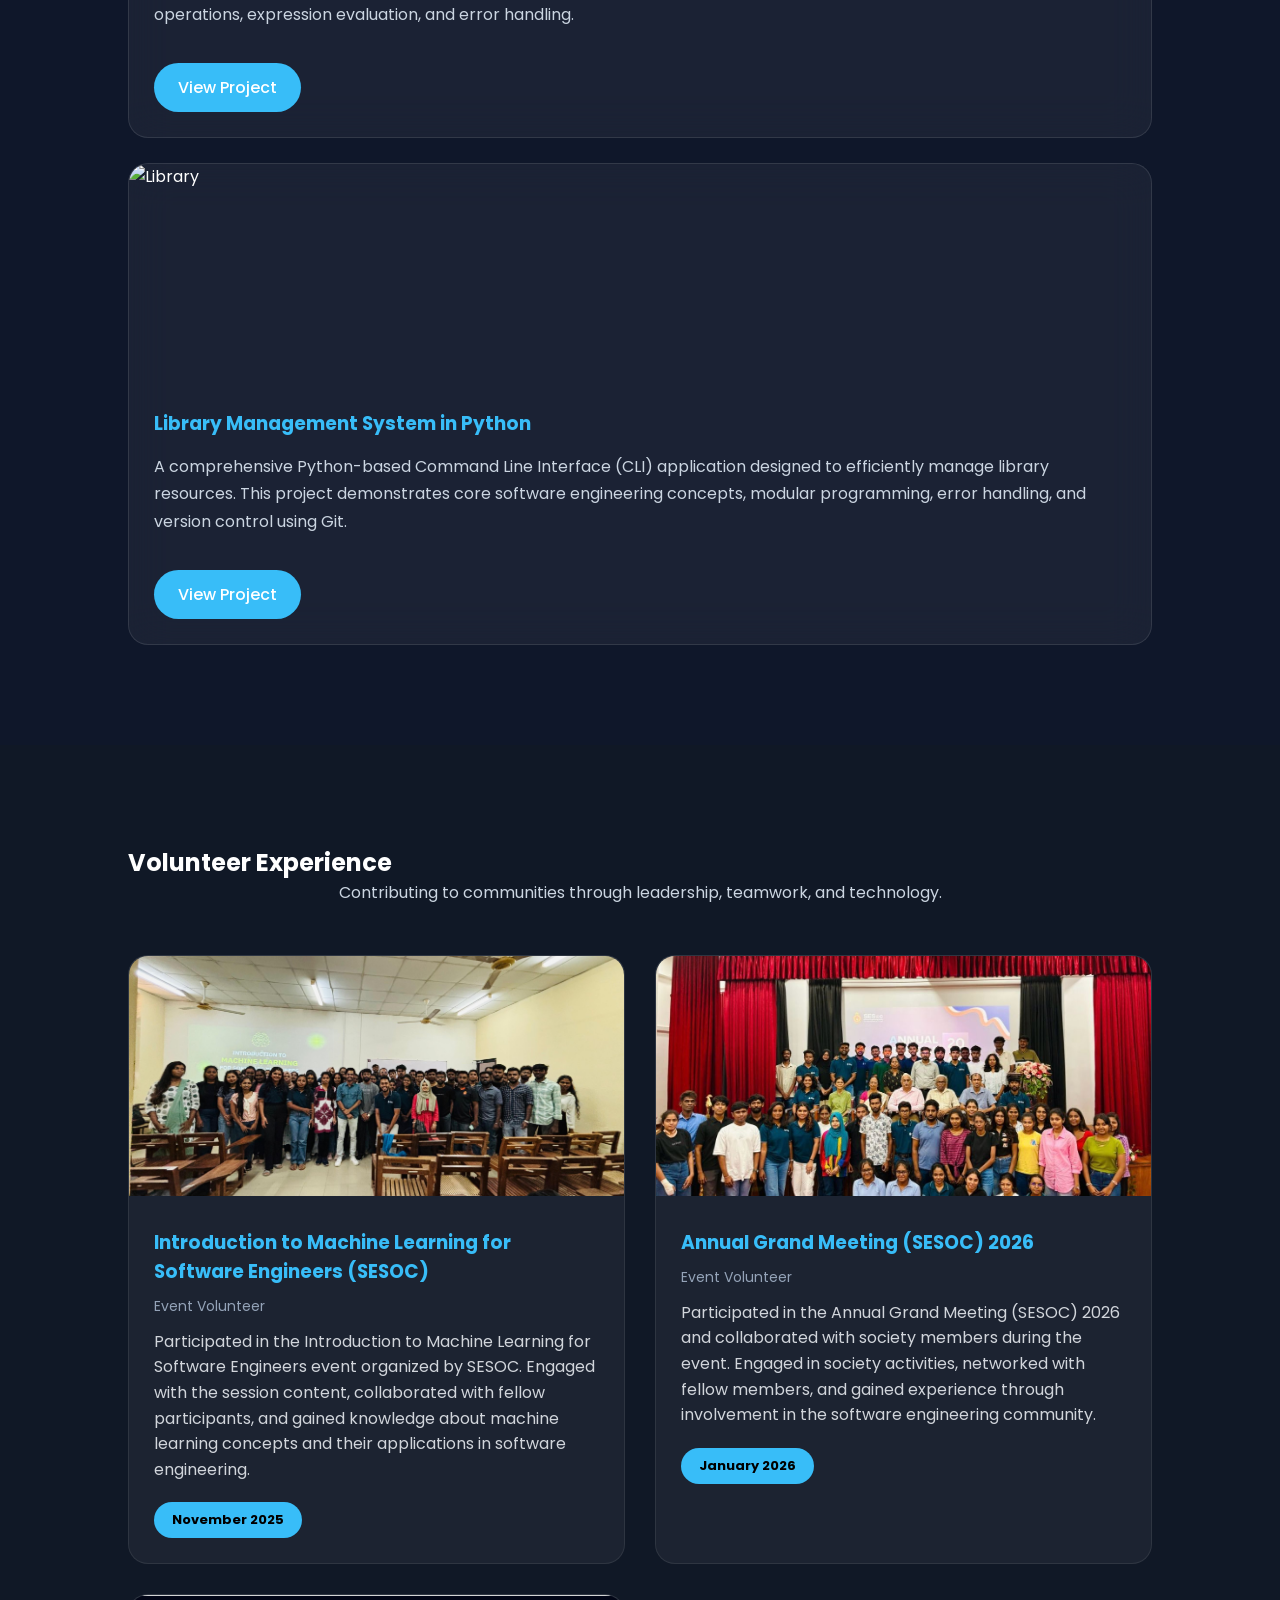
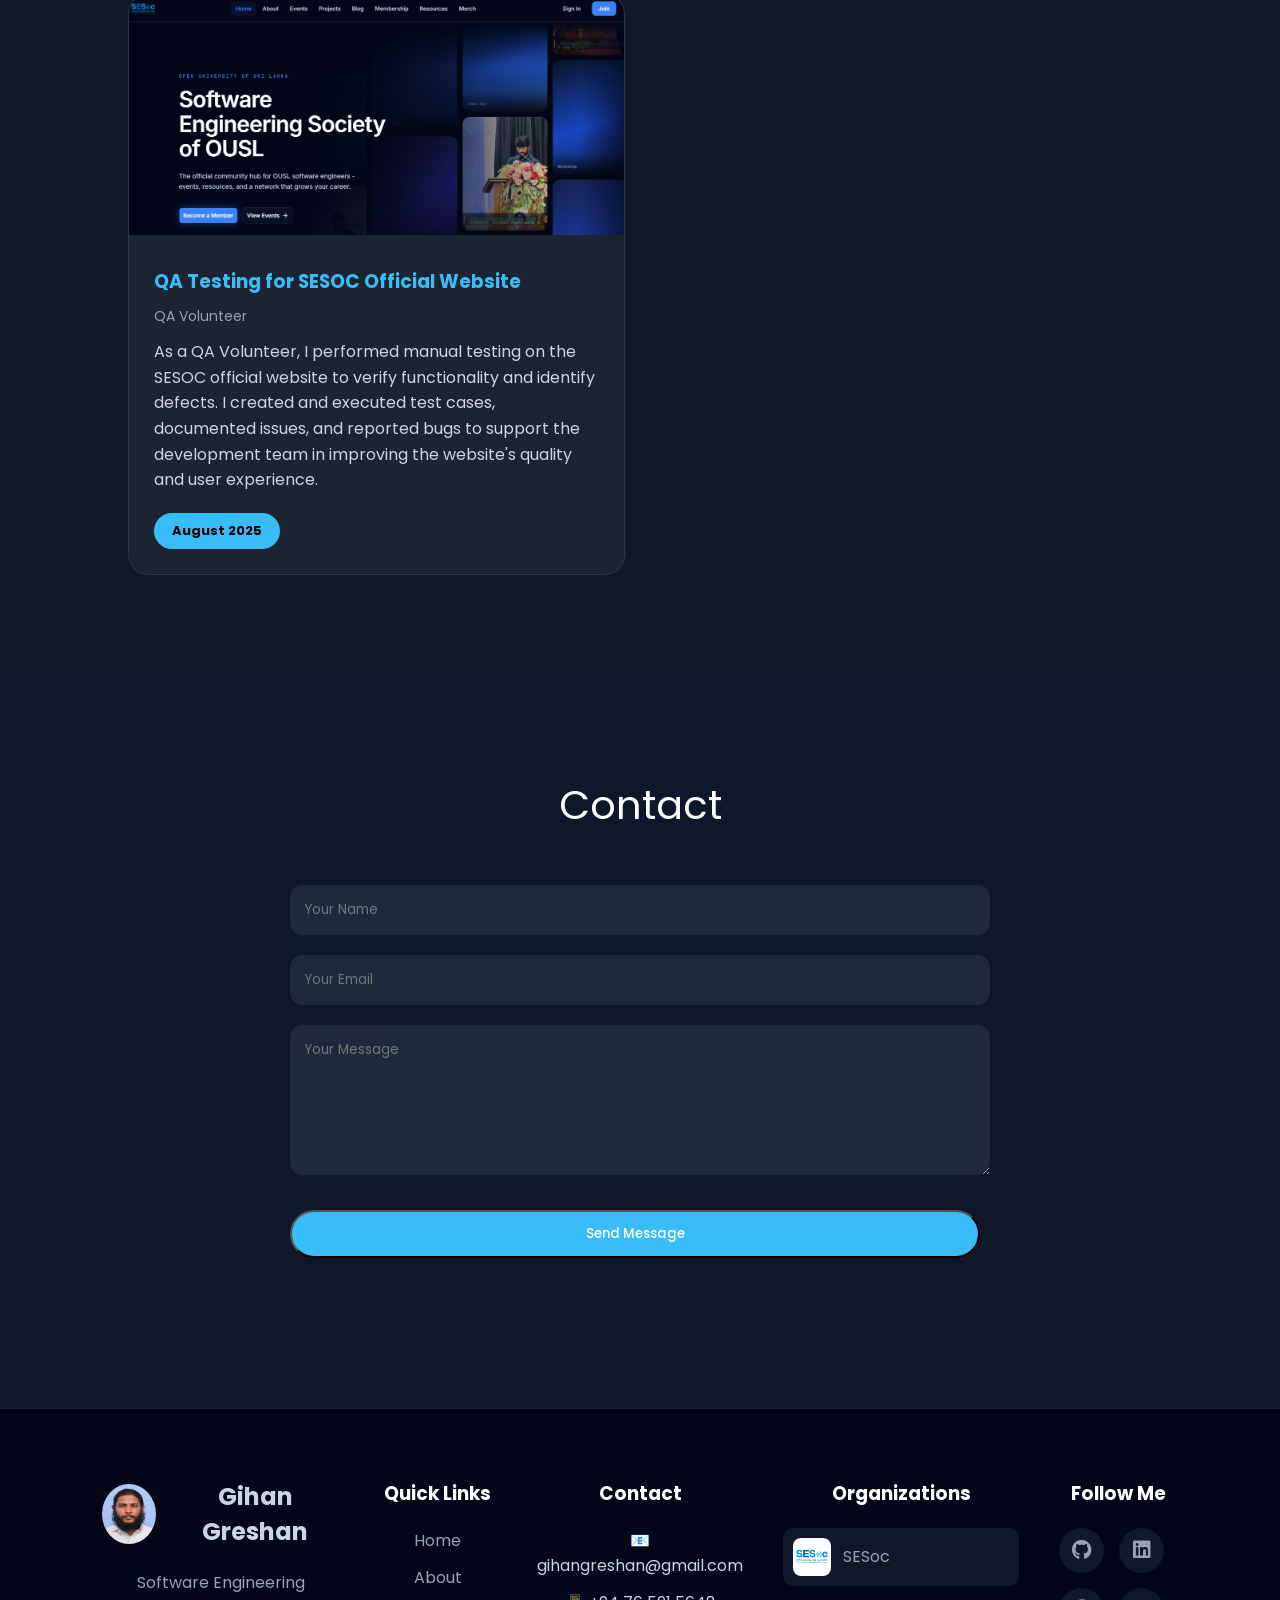
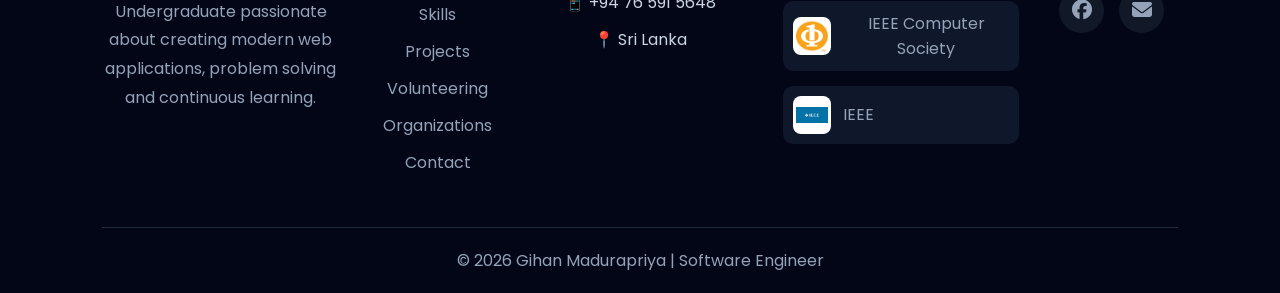
==== commit 2229469b: "Upadate product and certificate features" ====
--- a/index.html
+++ b/index.html
@@ -1,13 +1,14 @@
 <!DOCTYPE html>
 <html lang="en">
+
 <head>
     <meta charset="UTF-8">
     <meta name="viewport" content="width=device-width, initial-scale=1.0">
     <title>Gihan Greshan</title>
     <link rel="stylesheet" href="style.css">
-    <link rel="stylesheet"
-    href="https://cdnjs.cloudflare.com/ajax/libs/font-awesome/6.5.1/css/all.min.css">
+    <link rel="stylesheet" href="https://cdnjs.cloudflare.com/ajax/libs/font-awesome/6.5.1/css/all.min.css">
 </head>
+
 <body>
 
     <header>
@@ -18,7 +19,7 @@
                 <li><a href="#home">Home</a></li>
                 <li><a href="#about">About</a></li>
                 <li><a href="#skills">Skills</a></li>
-                <li><a href="#certificates">Certificates</a></li>
+                <li><a href="#certifications">Certificates</a></li>
                 <li><a href="#projects">Projects</a></li>
                 <li><a href="#volunteer">Volunteering</a></li>
                 <li><a href="#contact">Contact</a></li>
@@ -36,7 +37,7 @@
             <h3>Hello, I'm</h3>
             <h1>Gihan Greshan</h1>
             <h2><span id="typing"></span></h2>
-      
+
 
             <p>
                 Passionate Software Engineer focused on building scalable
@@ -50,14 +51,13 @@
 
             <div class="socials">
                 <a href="https://github.com/gihangreshan1"><i class="fab fa-github"></i></a>
-                <a href="www.linkedin.com/in/gihan-greshan-07b221362"><i class="fab fa-linkedin"></i></a>
+                <a href="https://www.linkedin.com/in/gihan-greshan-07b221362"><i class="fab fa-linkedin"></i></a>
                 <a href="#"><i class="fab fa-twitter"></i></a>
             </div>
         </div>
 
         <div class="hero-image">
-            <img src="Gihan Greshan.jpg"
-                 alt="Developer">
+            <img src="Gihan Greshan.jpg" alt="Developer">
         </div>
     </section>
 
@@ -70,11 +70,14 @@
                 <h3>Software Engineer</h3>
 
                 <p>
-                    I am a Software Engineering undergraduate at The Open University of Sri Lanka, passionate about building dynamic web applications and ensuring flawless user experiences. I combine full-stack development skills (React, Angular, Python, PHP) with comprehensive QA automation (Selenium) to deliver reliable, well-documented software. I am currently seeking a 6-month industrial training opportunity to contribute to a dynamic engineering team and bring real-world solutions to life.
-                </p>
-
-                <p>
-                    
+                    Software Engineering undergraduate with a strong foundation in modern coding, cloud platforms, and
+                    analytical research. I love taking on complex problems and turning them into simple, reliable, and
+                    user-friendly web applications. By combining careful planning, thorough testing, and modern
+                    development tools, I aim to build digital solutions that truly make a difference.
+                </p>
+
+                <p>
+
                 </p>
             </div>
         </div>
@@ -85,144 +88,198 @@
         <div class="section-title">Skills</div>
 
         <div class="skills-grid">
-            <div class="skill-card">HTML5</div>
-            <div class="skill-card">CSS3</div>
-            <div class="skill-card">JavaScript</div>
-            <div class="skill-card">React</div>
-            <div class="skill-card">Node.js</div>
-            <div class="skill-card">Java</div>
+
             <div class="skill-card">Python</div>
             <div class="skill-card">AWS</div>
             <div class="skill-card">Linux</div>
-            <div class="skill-card">Agile</div>
+            <div class="skill-card">Agile & Scrum</div>
             <div class="skill-card">CI/CD</div>
             <div class="skill-card">DevOps</div>
             <div class="skill-card">AI</div>
-            <div class="skill-card">Cloud</div>
+            <div class="skill-card">GitHub</div>
         </div>
     </section>
 
     <!-- Certifications -->
-<section id="certificates">
-    <div class="section-title">Certifications</div>
-
-    <div class="projects-grid">
-
-        <div class="project-card">
-            <h3>Coursera Learning Certification</h3>
-            <p>
-                Knowledge of Software Testing, Test Cases, Bug Reporting,
-                Test Planning, and Quality Assurance practices.
-            </p><br>
-            <a href="certifications.html" class="btn primary">
-    View Certificates
-</a>
-        </div>
-
-        <div class="project-card">
-            <h3>Moratuwa University Open Learn Certification</h3>
-            <p>
-                HTML, CSS, JavaScript, Responsive Design, and Front-End
-                Development.
-            </p><br>
-                        <a href="certificationsUm.html" class="btn primary">
-    View Certificates
-</a>
-        </div>
-
-        <div class="project-card">
-            <h3>Other Certification</h3>
-            <p>
-                Python fundamentals, Object-Oriented Programming,
-                and application development.
-            </p><br>
-                                    <a href="certificationsOther.html" class="btn primary">
-    View Certificates
-</a>
-        </div>
-
-    </div>
-</section>
-
-<!-- Education -->
-<section id="education">
-    <div class="section-title">Education</div>
-
-    <div class="about-container">
-        <div class="about-card">
-            <h3>Bachelor of Software Engineering (Reading)</h3>
-            <p>
-                The Open University of Sri Lanka (OUSL)
-            </p>
-            <p>
-                Currently pursuing a degree in Software Engineering with focus on
-                Software Development, Web Technologies, Database Systems,
-                Software Testing, and Quality Assurance.
-            </p>
-        </div>
-
-        <div class="about-card" style="margin-top:20px;">
-            <h3>G.C.E Advanced Level</h3>
-            <p>
-                Completed Advanced Level education in Sri Lanka.
-            </p>
-        </div>
-    </div>
-</section>
+    <section id="certifications" >
+        <div class="section-title">Certifications</div>
+
+        <div class="certificate-grid"  >
+
+            <div class="certificate-card" >
+                <h3>Coursera Learning Certification</h3>
+                <p>
+                    Knowledge of Cloud computing, Agile Methoddology, AI concepts and promting and DeVops principles.
+                </p><br>
+                <a href="certifications.html" class="btn primary"  >
+                    View Certificates
+                </a>
+            </div>
+           
+
+            <div class="certificate-card" >
+                <h3>Moratuwa University Open Learn Certification</h3>
+                <p>
+                    Python fundamentals, Object-Oriented Programming,
+                    and application development.
+                </p><br>
+                <a href="certificationsUm.html" class="btn primary"  >
+                    View Certificates
+                </a>
+            </div>
+
+            <div class="certificate-card" >
+                <h3>Other Certification</h3>
+                <p>
+                    Professional credentials in cloud, DevOps, and programming, alongside active leadership and
+                    technical community contributions.
+
+                </p>
+                <a href="certificationsOther.html" class="btn primary"  >
+                    View Certificates
+                </a>
+            </div>
+
+        </div>
+    </section>
+
+    <!-- Education -->
+    <section id="education">
+        <div class="section-title">Education</div>
+
+        <div class="about-container">
+            <div class="about-card">
+                <h3>B.Eng. (Honours) in Software Engineering</h3>
+                <p>
+                    The Open University of Sri Lanka | Nawala, Nugegoda, Sri Lanka
+                </p>
+                <br>
+                
+
+                <ul>
+                    <li> Core Focus: Immersed in advanced software engineering principles, the complete software
+                        development life cycle (SDLC), data structures, algorithms, and system architecture.</li>
+                    <br>
+                    <li>Technical Stack: Building robust full-stack applications utilizing modern web technologies
+                        including React.js, Vue.js, Angular, JavaScript, HTML/CSS, Python, and PHP, alongside seamless
+                        REST API integrations.</li>
+                    <br>
+                    <li> Quality Assurance & Engineering Rigor: Bridging development and reliability by mastering
+                        Quality Assurance (QA) methodologies—spanning meticulous manual testing to automated execution
+                        using Selenium—complemented by comprehensive technical documentation, including System
+                        Requirements Specification (SRS) authorship and structured test case design.</li>
+                </ul>
+               
+            </div>
+
+            <div class="about-card" style="margin-top:20px;">
+                <h3>G.C.E Advanced Level</h3>
+                <p>
+                    Completed Advanced Level education in Sri Lanka.
+                </p>
+            </div>
+        </div>
+    </section>
     <!-- Projects -->
     <section id="projects">
-        <div class="section-title">Projects</div>
-
-        <div class="projects-grid">
-
-            <div class="project-card">
+                <div class="section-title">Projects</div>
+
+        <div class="project-card">
+
+            <img src="images/code.jpg" alt="Restaurant">
+
+            <div class="project-content">
+
                 <h3>E-Commerce Platform</h3>
-                <p>
-                    Full-stack online Restaurant platform with Online reservations.
-                </p>
-                <a class="github_link" target="_blank" href="https://github.com/gihangreshan1/Restaurant_Website">View in GitHub </a>
-            </div>
-
-
-
-
-            <div class="project-card">
-                <h3>Basic Calculator (Python Tkinter)</h3>
-                <p>
-                    Developed a desktop calculator using Python and Tkinter with a graphical user interface. Implemented basic arithmetic operations, expression evaluation, and error handling.
-                </p>
-                <a class="github_link" target="_blank" href="https://github.com/gihangreshan1/python-tkinter-calculator">View in GitHub </a>
-            </div>
-
-            <div class="project-card">
-                <h3>Library Management System in Python</h3>
-                <p>
-                    A comprehensive Python-based Command Line Interface (CLI) application designed to efficiently manage library resources. This project demonstrates core software engineering concepts, modular programming, error handling, and version control using Git.
-                </p>
-                <a class="github_link" target="_blank" href="https://github.com/gihangreshan1/Library-Management-System-in-Python">View in GitHub </a>
-            </div>
-
+
+                <p>
+                    Full-stack restaurant website with online reservation system.
+                </p>
+
+                <a target="_blank" class="btn primary" href="https://github.com/gihangreshan1/Restaurant_Website">
+
+                    View Project
+
+                </a>
+
+            </div>
+
+        </div>
+<br>
+
+
+
+        <div class="project-card">
 
             
-
-
-           
+            <img src="/images/code.jpg" alt="Calculator">
+
+            <div class="project-content">
+
+                            <h3>Basic Calculator (Python Tkinter)</h3>
+
+                           <p>
+                Developed a desktop calculator using Python and Tkinter with a graphical user interface. Implemented
+                basic arithmetic operations, expression evaluation, and error handling.
+            </p>
+
+                <a target="_blank" class="btn primary" href="https://github.com/gihangreshan1/python-tkinter-calculator">
+
+                    View Project
+
+                </a>
+
+            </div>
+
+        </div>
+<br>
+        <div class="project-card">
+
+
+                        <img src="images/code.jpg" alt="Library">
+
+            <div class="project-content">
+
+                            <h3>Library Management System in Python</h3>
+
+              <p>
+                A comprehensive Python-based Command Line Interface (CLI) application designed to efficiently manage
+                library resources. This project demonstrates core software engineering concepts, modular programming,
+                error handling, and version control using Git.
+            </p>
+
+                <a target="_blank" class="btn primary" href="https://github.com/gihangreshan1/Library-Management-System-in-Python">
+
+                    View Project
+
+                </a>
+
+            </div>
+            
+            
+        </div>
+
+
+
+
+
+
         </div>
     </section>
 
 
     <section id="volunteer" class="volunteer">
 
-    <h2>Volunteer Experience</h2>
-
-    <p class="section-description">
-        Contributing to communities through leadership, teamwork,
-        and technology.
-    </p>
-
-    <div id="volunteerContainer" class="volunteer-grid"></div>
-
-</section>
+        <h2>Volunteer Experience</h2>
+
+        <p class="section-description">
+            Contributing to communities through leadership, teamwork,
+            and technology.
+        </p>
+
+        <div id="volunteerContainer" class="volunteer-grid"></div>
+
+    </section>
 
     <!-- Contact -->
     <section id="contact">
@@ -237,106 +294,107 @@
     </section>
 
 
- <!--    <footer>
+    <!--    <footer>
         © 2026 Gihan Greshan | Software Engineer
     </footer> -->
 
     <footer class="footer">
 
-    <div class="footer-container">
-
-        <!-- Logo & About -->
-        <div class="footer-column">
-
-            <div class="footer-logo">
-                <img src="Gihan Greshan.jpg" alt="Logo">
-                <h2>Gihan Greshan</h2>
-            </div>
-
-            <p>
-                Software Engineering Undergraduate passionate
-                about creating modern web applications,
-                problem solving and continuous learning.
-            </p>
-
-        </div>
-
-        <!-- Quick Navigation -->
-        <div class="footer-column">
-
-            <h3>Quick Links</h3>
-
-            <ul>
-
-                <li><a href="#home">Home</a></li>
-                <li><a href="#about">About</a></li>
-                <li><a href="#skills">Skills</a></li>
-                <li><a href="#projects">Projects</a></li>
-                <li><a href="#volunteer">Volunteering</a></li>
-                <li><a href="#organizations">Organizations</a></li>
-                <li><a href="#contact">Contact</a></li>
-
-            </ul>
-
-        </div>
-
-        <!-- Contact -->
-        <div class="footer-column">
-
-            <h3>Contact</h3>
-
-            <ul>
-
-                <li>📧 gihangreshan@gmail.com</li>
-                <li>📱 +94 76 591 5648</li>
-                <li>📍 Sri Lanka</li>
-
-            </ul>
-
-        </div>
-
-        <!-- Organizations -->
-        <div class="footer-column">
-
-            <h3>Organizations</h3>
-
-            <div id="footerOrganizations">
-
-            </div>
-
-        </div>
-
-        <!-- Social -->
-        <div class="footer-column">
-
-            <h3>Follow Me</h3>
-
-            <div class="social-icons">
-
-                <a href="https://github.com/gihangreshan1"><i class="fab fa-github"></i></a>
-
-                <a href="www.linkedin.com/in/gihan-greshan-07b221362"><i class="fab fa-linkedin"></i></a>
-
-                <a href="#"><i class="fab fa-facebook"></i></a>
-
-                <a href="email:gihangreshan@gmail.com"><i class="fas fa-envelope"></i></a>
-
-            </div>
-
-        </div>
-
-    </div>
-
-    <hr>
-
-    <div class="copyright">
-
-        © 2026 Gihan Madurapriya | Software Engineer
-
-    </div>
-
-</footer>
-
-<script src="script.js"></script>
+        <div class="footer-container">
+
+            <!-- Logo & About -->
+            <div class="footer-column">
+
+                <div class="footer-logo">
+                    <img src="Gihan Greshan.jpg" alt="Logo">
+                    <h2>Gihan Greshan</h2>
+                </div>
+
+                <p>
+                    Software Engineering Undergraduate passionate
+                    about creating modern web applications,
+                    problem solving and continuous learning.
+                </p>
+
+            </div>
+
+            <!-- Quick Navigation -->
+            <div class="footer-column">
+
+                <h3>Quick Links</h3>
+
+                <ul>
+
+                    <li><a href="#home">Home</a></li>
+                    <li><a href="#about">About</a></li>
+                    <li><a href="#skills">Skills</a></li>
+                    <li><a href="#projects">Projects</a></li>
+                    <li><a href="#volunteer">Volunteering</a></li>
+                    <li><a href="#organizations">Organizations</a></li>
+                    <li><a href="#contact">Contact</a></li>
+
+                </ul>
+
+            </div>
+
+            <!-- Contact -->
+            <div class="footer-column">
+
+                <h3>Contact</h3>
+
+                <ul>
+
+                    <li>📧 gihangreshan@gmail.com</li>
+                    <li>📱 +94 76 591 5648</li>
+                    <li>📍 Sri Lanka</li>
+
+                </ul>
+
+            </div>
+
+            <!-- Organizations -->
+            <div class="footer-column">
+
+                <h3>Organizations</h3>
+
+                <div id="footerOrganizations">
+
+                </div>
+
+            </div>
+
+            <!-- Social -->
+            <div class="footer-column">
+
+                <h3>Follow Me</h3>
+
+                <div class="social-icons">
+
+                    <a href="https://github.com/gihangreshan1"><i class="fab fa-github"></i></a>
+
+                    <a href="https://www.linkedin.com/in/gihan-greshan-07b221362"><i class="fab fa-linkedin"></i></a>
+
+                    <a href="#"><i class="fab fa-facebook"></i></a>
+
+                    <a href="email:gihangreshan@gmail.com"><i class="fas fa-envelope"></i></a>
+
+                </div>
+
+            </div>
+
+        </div>
+
+        <hr>
+
+        <div class="copyright">
+
+            © 2026 Gihan Madurapriya | Software Engineer
+
+        </div>
+
+    </footer>
+
+    <script src="script.js"></script>
 </body>
+
 </html>
--- a/style.css
+++ b/style.css
@@ -60,7 +60,9 @@
 
 .menu-btn{
     display:none;
-    font-size:1.5rem;
+    font-size:1.8rem;
+    cursor:pointer;
+    color:white;
 }
 
 /* Hero */
@@ -175,21 +177,53 @@
     transform:translateY(-8px);
 }
 
-.projects-grid{
-    display:grid;
-    grid-template-columns:repeat(auto-fit,minmax(300px,1fr));
-    gap:25px;
-}
-
 .project-card{
-    padding:30px;
-    transition:.3s;
-}
-.github_link{
-    color: white;
-}
-.project-card:hover{
-    transform:translateY(-10px);
+
+overflow:hidden;
+padding:0;
+display:flex;
+flex-direction:column;
+
+}
+
+.project-card img{
+
+width:100%;
+height:220px;
+object-fit:cover;
+
+}
+
+.project-content{
+
+padding:25px;
+
+display:flex;
+flex-direction:column;
+justify-content:space-between;
+height:100%;
+
+}
+
+.project-content h3{
+
+color:#38bdf8;
+margin-bottom:15px;
+
+}
+
+.project-content p{
+
+color:#cbd5e1;
+line-height:1.7;
+margin-bottom:20px;
+
+}
+
+.project-content .btn{
+
+align-self:flex-start;
+
 }
 
 /* Contact */
@@ -219,6 +253,7 @@
 
 /* Mobile */
 
+
 @media(max-width:768px){
 
 .hero{
@@ -231,15 +266,28 @@
 }
 
 .hero-image img{
-    width:280px;
-}
-
-.nav-links{
-    display:none;
+    width:260px;
 }
 
 .menu-btn{
     display:block;
+}
+
+.nav-links{
+    position:absolute;
+    top:80px;
+    left:0;
+    width:100%;
+    background:#0f172a;
+    display:none;
+    flex-direction:column;
+    align-items:center;
+    gap:20px;
+    padding:30px 0;
+}
+
+.nav-links.active{
+    display:flex;
 }
 }
 
@@ -614,4 +662,215 @@
 
     color:#94a3b8;
 
-}+}
+
+@media(max-width:992px){
+
+.footer-container{
+
+grid-template-columns:1fr 1fr;
+
+}
+
+}
+
+@media(max-width:768px){
+
+.footer-container{
+
+grid-template-columns:1fr;
+text-align:center;
+
+}
+
+.footer-logo{
+
+justify-content:center;
+
+}
+
+.footer-org{
+
+justify-content:center;
+
+}
+
+.social-icons{
+
+justify-content:center;
+
+}
+
+}
+
+#certifications {
+    padding: 120px 10% 80px;
+    min-height: 100vh;
+}
+
+#certifications .section-title {
+    text-align: center;
+    font-size: 2.8rem;
+    margin-bottom: 50px;
+    color: #ffffff;
+}
+
+.certificate-grid {
+    display: grid;
+    grid-template-columns: repeat(auto-fit, minmax(320px, 1fr));
+    gap: 25px;
+}
+
+.certificate-card {
+    background: rgba(255,255,255,0.05);
+    border: 1px solid rgba(255,255,255,0.1);
+    backdrop-filter: blur(15px);
+    border-radius: 20px;
+    padding: 30px;
+    transition: all 0.4s ease;
+    text-align: center;
+}
+
+.certificate-card:hover {
+    transform: translateY(-10px);
+    border-color: #38bdf8;
+    box-shadow: 0 15px 35px rgba(56, 189, 248, 0.25);
+}
+
+.certificate-card h3 {
+    color: #38bdf8;
+    margin-bottom: 15px;
+    font-size: 1.3rem;
+}
+
+.certificate-card p {
+    color: #cbd5e1;
+    margin-bottom: 10px;
+    line-height: 1.6;
+}
+
+.certificate-card::before {
+    content: "🏆";
+    display: block;
+    font-size: 3rem;
+    margin-bottom: 15px;
+}
+
+/* Certificate Button */
+
+.btn {
+    display: inline-block;
+    margin-top: 15px;
+    padding: 12px 24px;
+    border-radius: 30px;
+    text-decoration: none;
+    font-weight: 500;
+    transition: 0.3s ease;
+}
+
+.primary {
+    background: #38bdf8;
+    color: white;
+}
+
+.primary:hover {
+    background: #0ea5e9;
+    transform: scale(1.05);
+}
+
+/* Header */
+
+header {
+    position: fixed;
+    top: 0;
+    width: 100%;
+    z-index: 1000;
+    background: rgba(15,23,42,0.9);
+    backdrop-filter: blur(10px);
+}
+
+nav {
+    max-width: 1200px;
+    margin: auto;
+    padding: 20px;
+    display: flex;
+    justify-content: space-between;
+    align-items: center;
+}
+
+.logo {
+    color: #38bdf8;
+    font-size: 1.8rem;
+    font-weight: 700;
+}
+
+.nav-links {
+    list-style: none;
+}
+
+.nav-links a {
+    text-decoration: none;
+    color: white;
+}
+
+/* Footer */
+
+footer {
+    text-align: center;
+    padding: 30px;
+    border-top: 1px solid rgba(255,255,255,0.1);
+    color: #cbd5e1;
+    margin-top: 50px;
+}
+
+/* Responsive */
+
+@media (max-width: 768px) {
+
+    #certifications {
+        padding: 100px 5% 50px;
+    }
+
+    #certifications .section-title {
+        font-size: 2rem;
+    }
+
+    .project-card {
+        padding: 20px;
+    }
+}
+
+.project-card img{
+
+transition:.4s;
+
+}
+
+.project-card:hover img{
+
+transform:scale(1.05);
+
+}
+
+.skill-card{
+
+font-size:18px;
+font-weight:600;
+
+}
+
+.projects-grid{
+
+display:grid;
+grid-template-columns:repeat(auto-fit,minmax(320px,1fr));
+gap:30px;
+align-items:stretch;
+
+}
+
+.project-card{
+
+height:100%;
+
+}
+
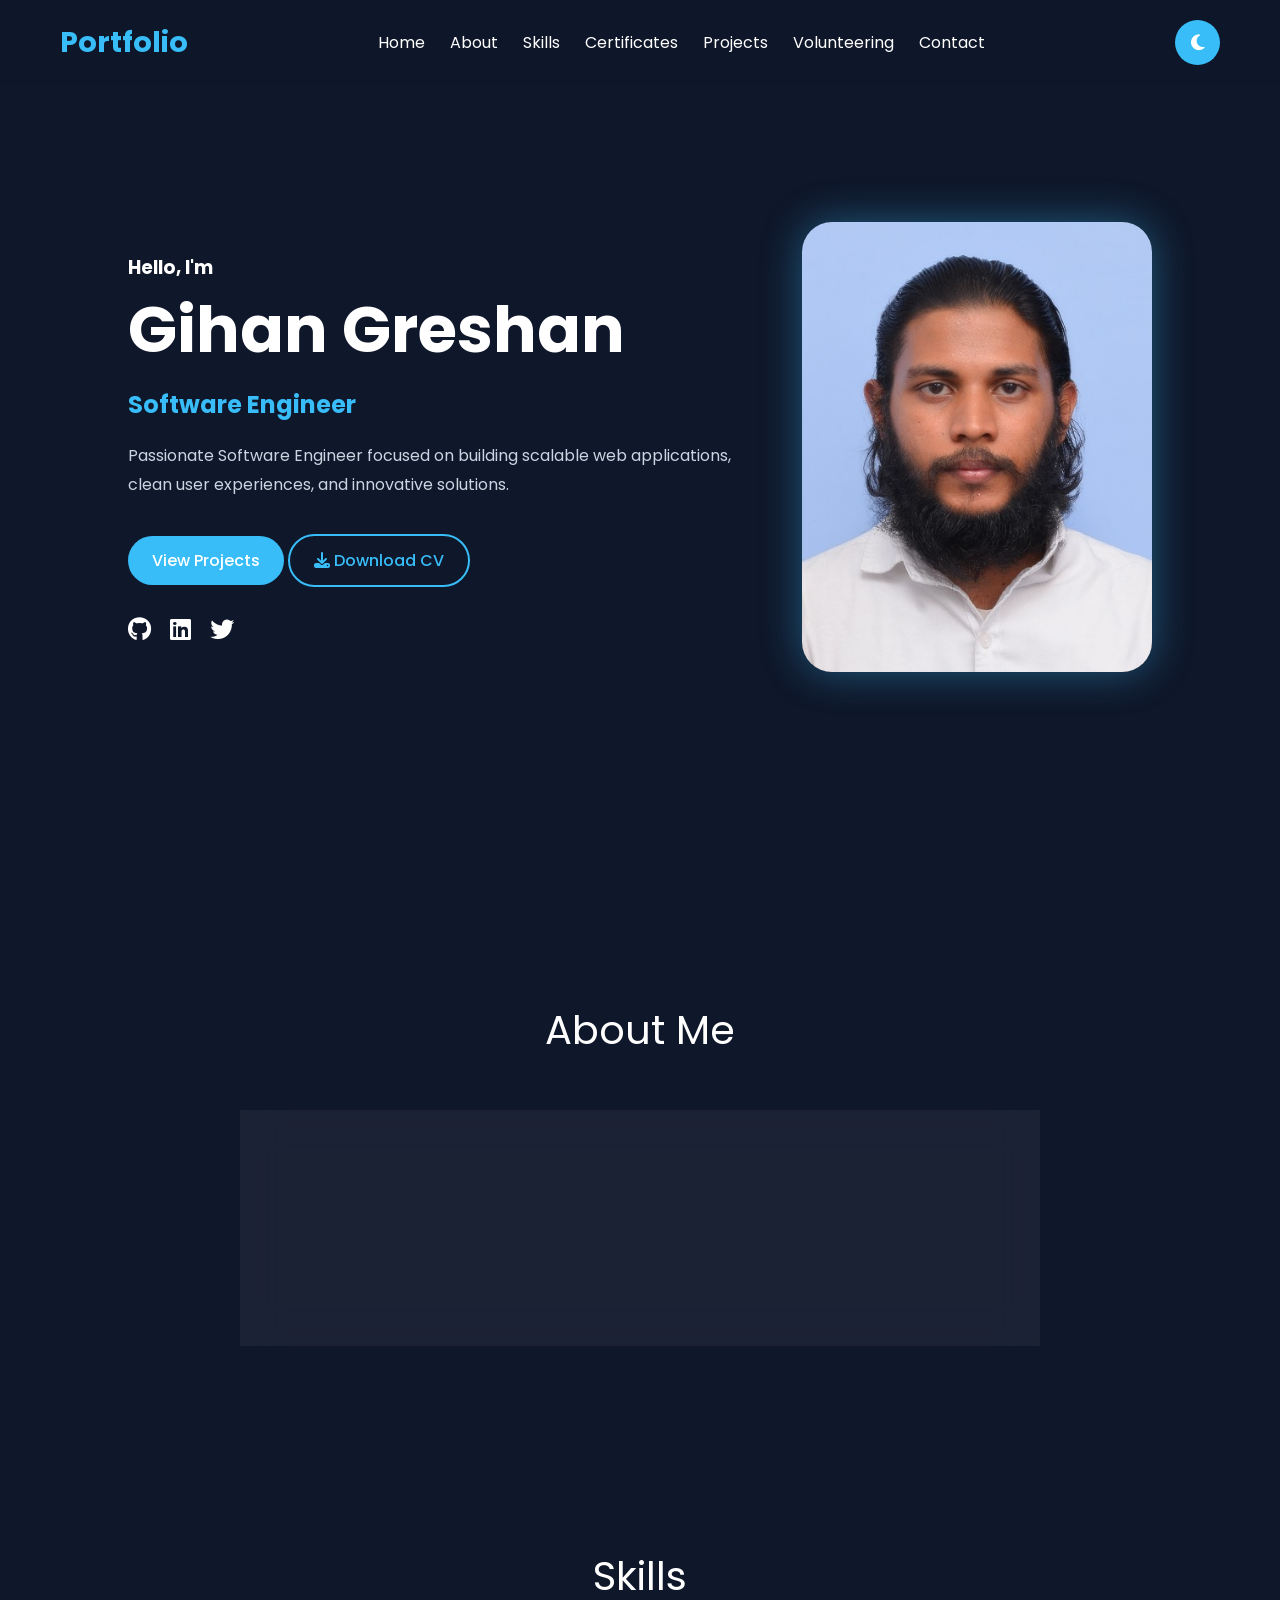
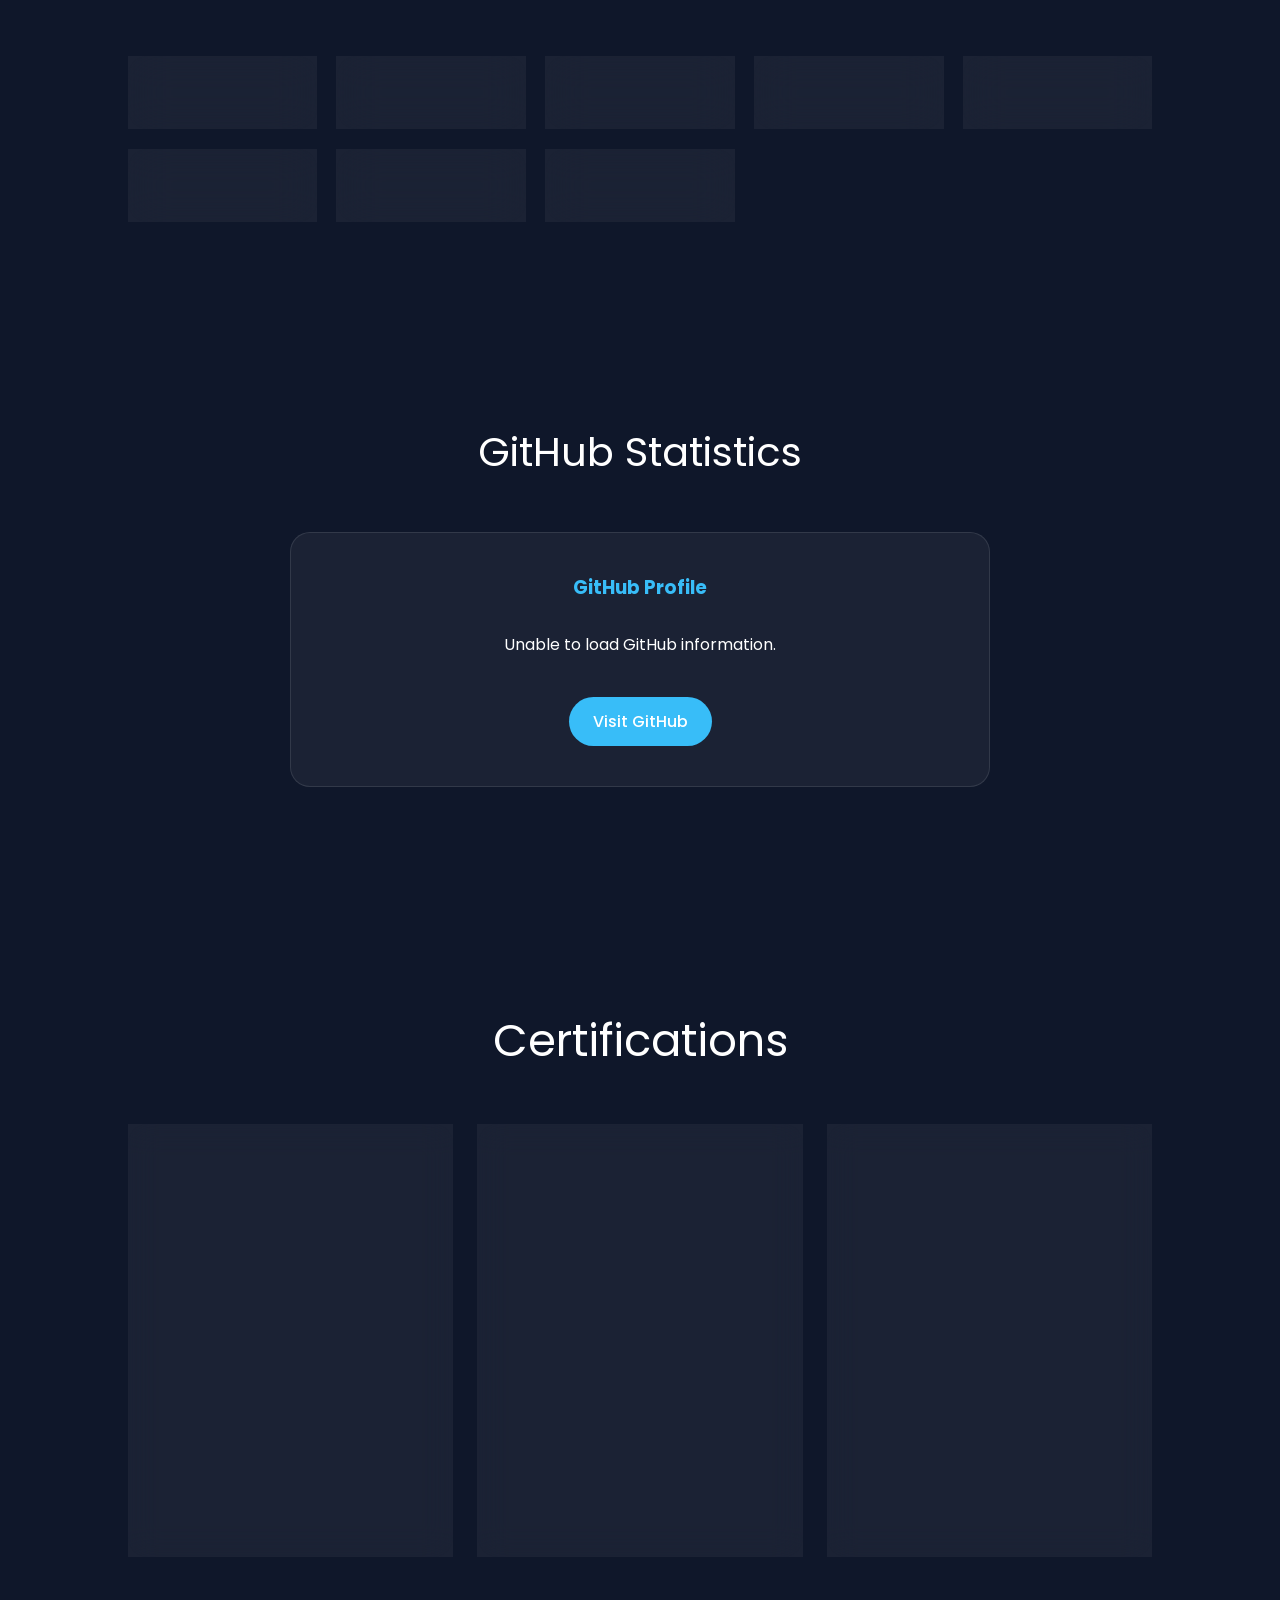
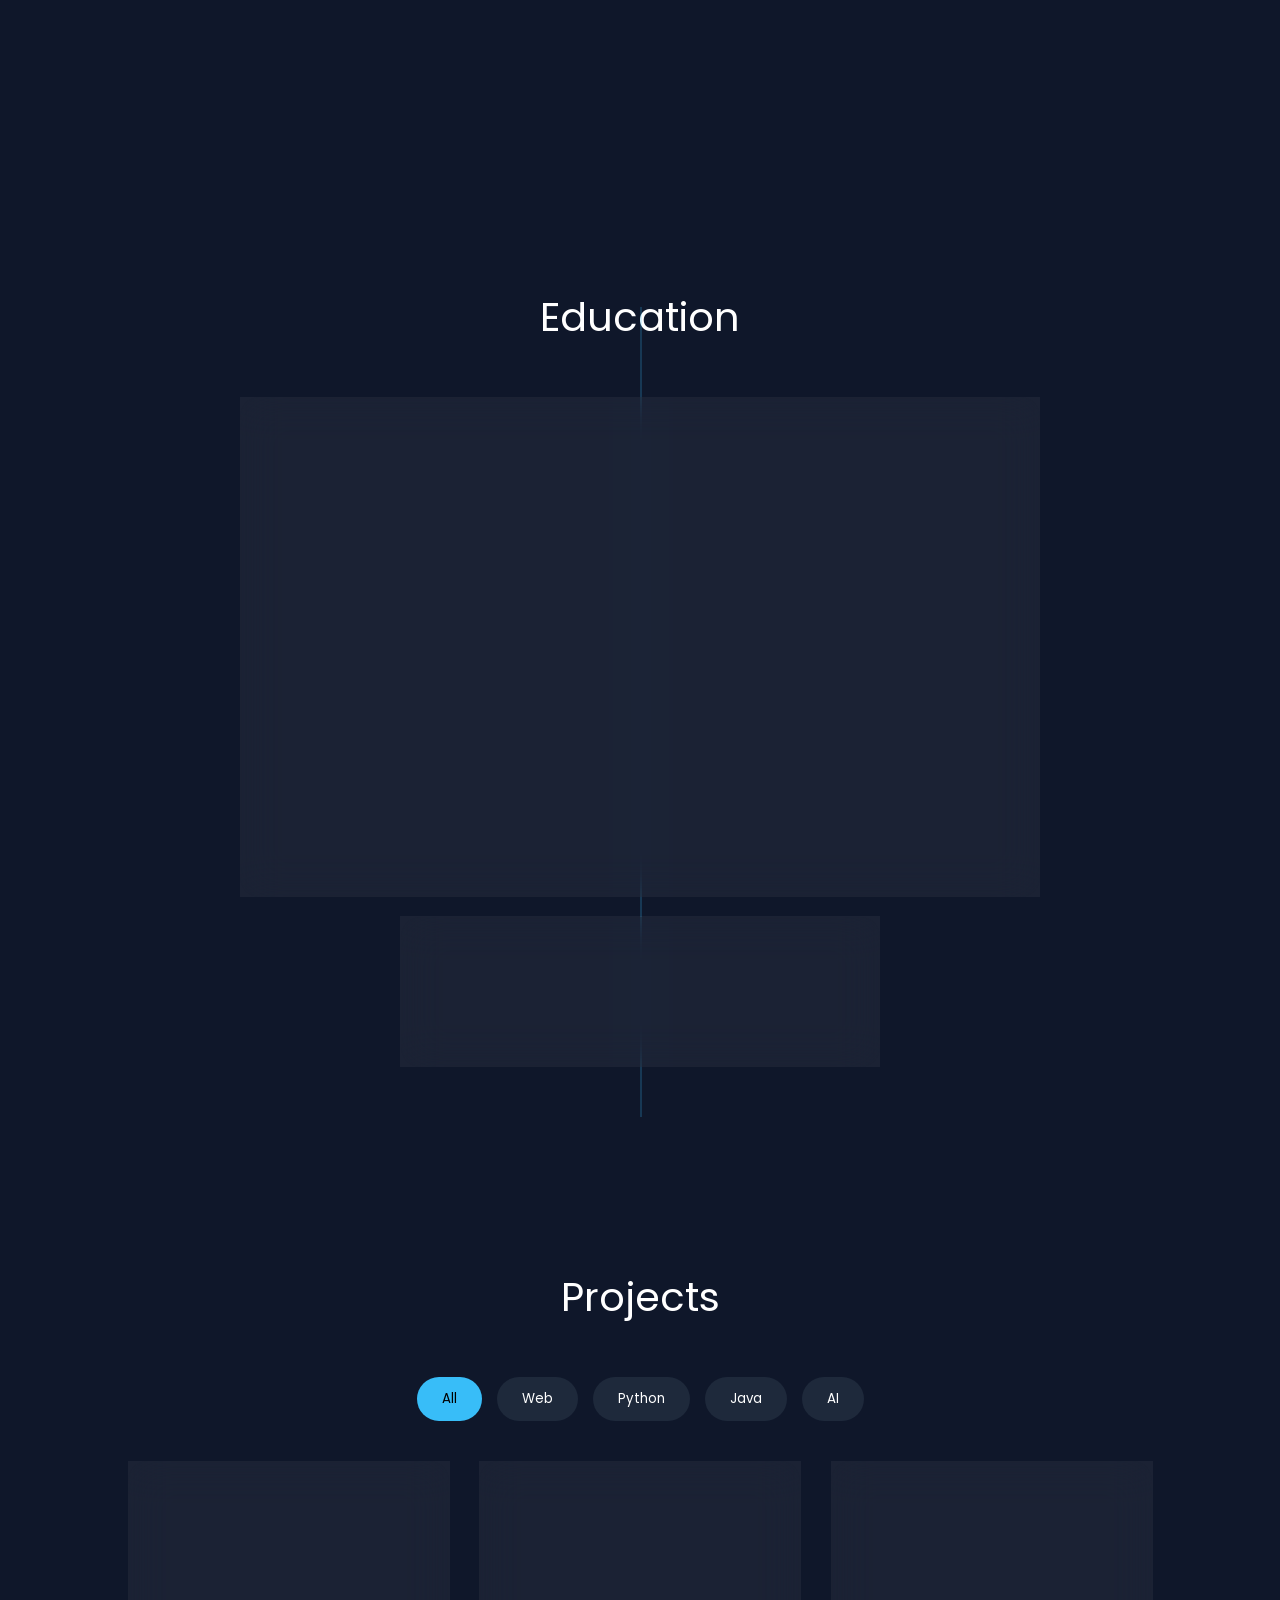
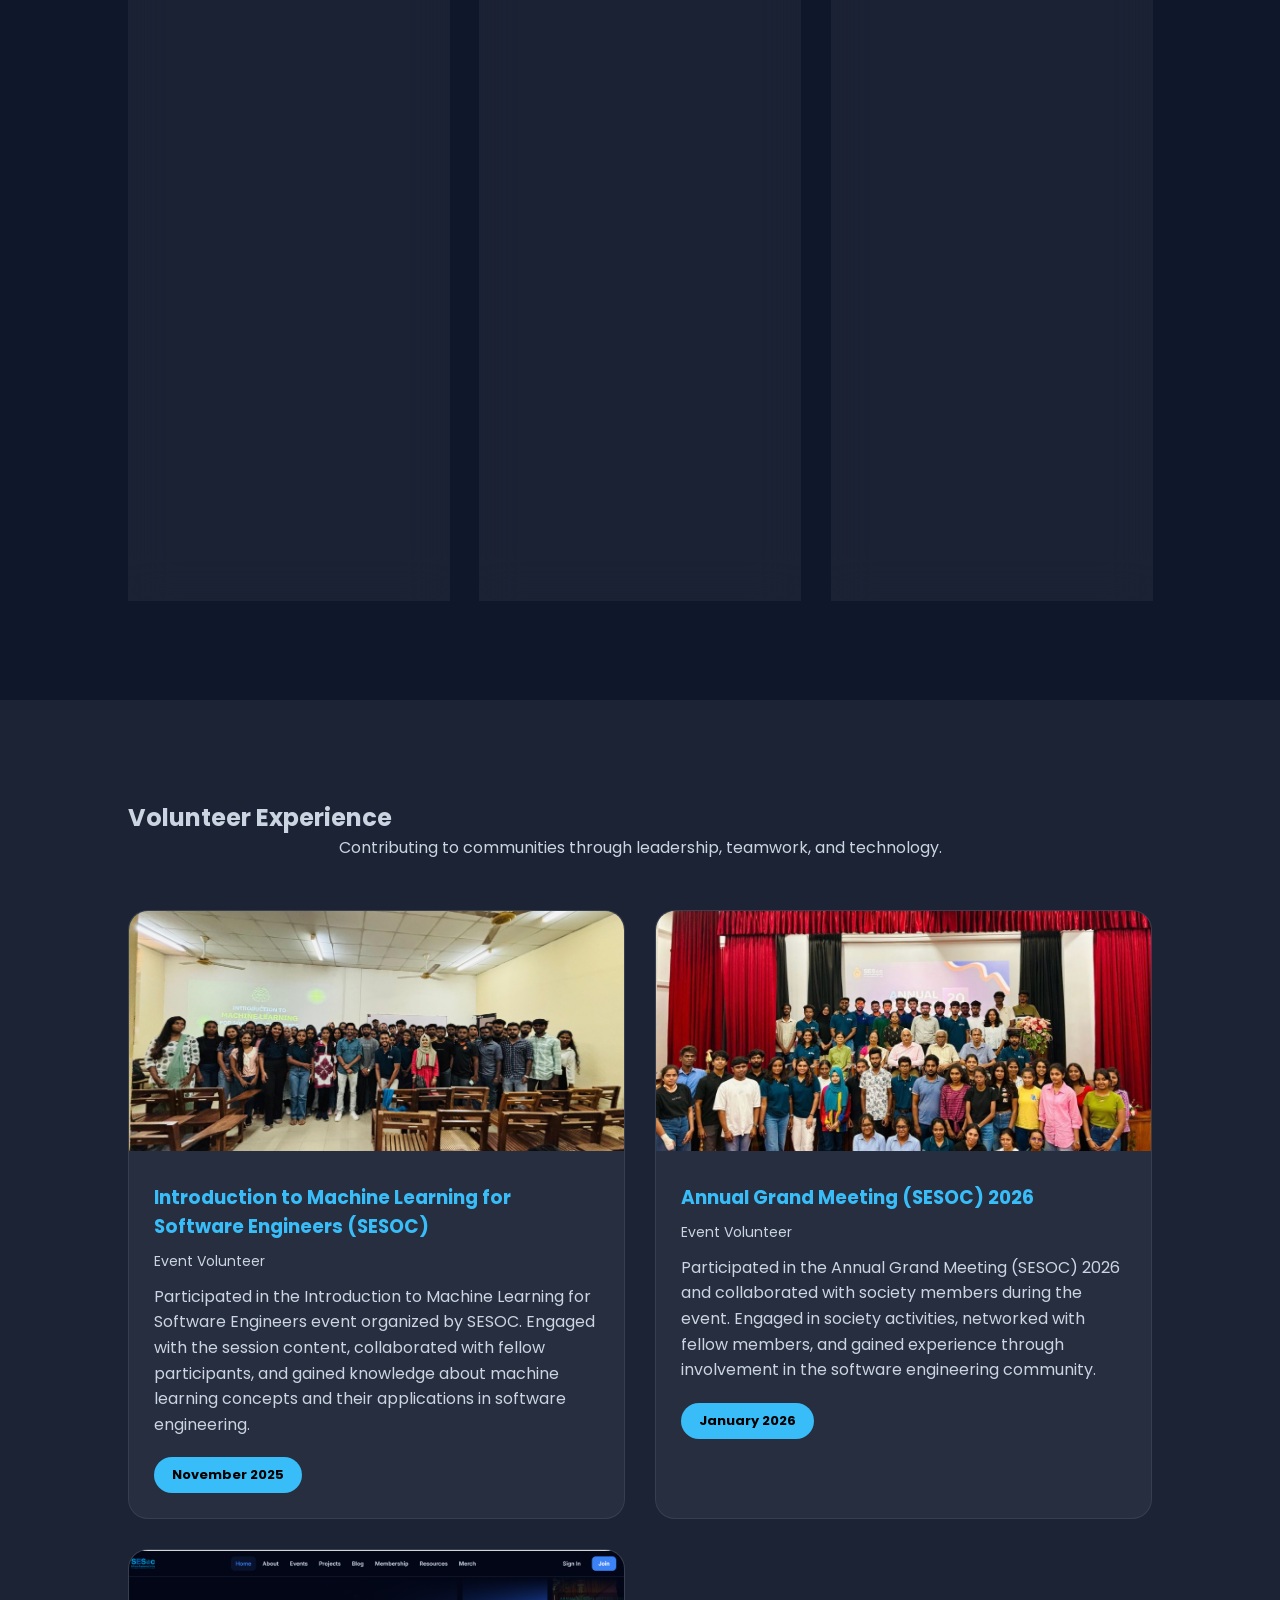
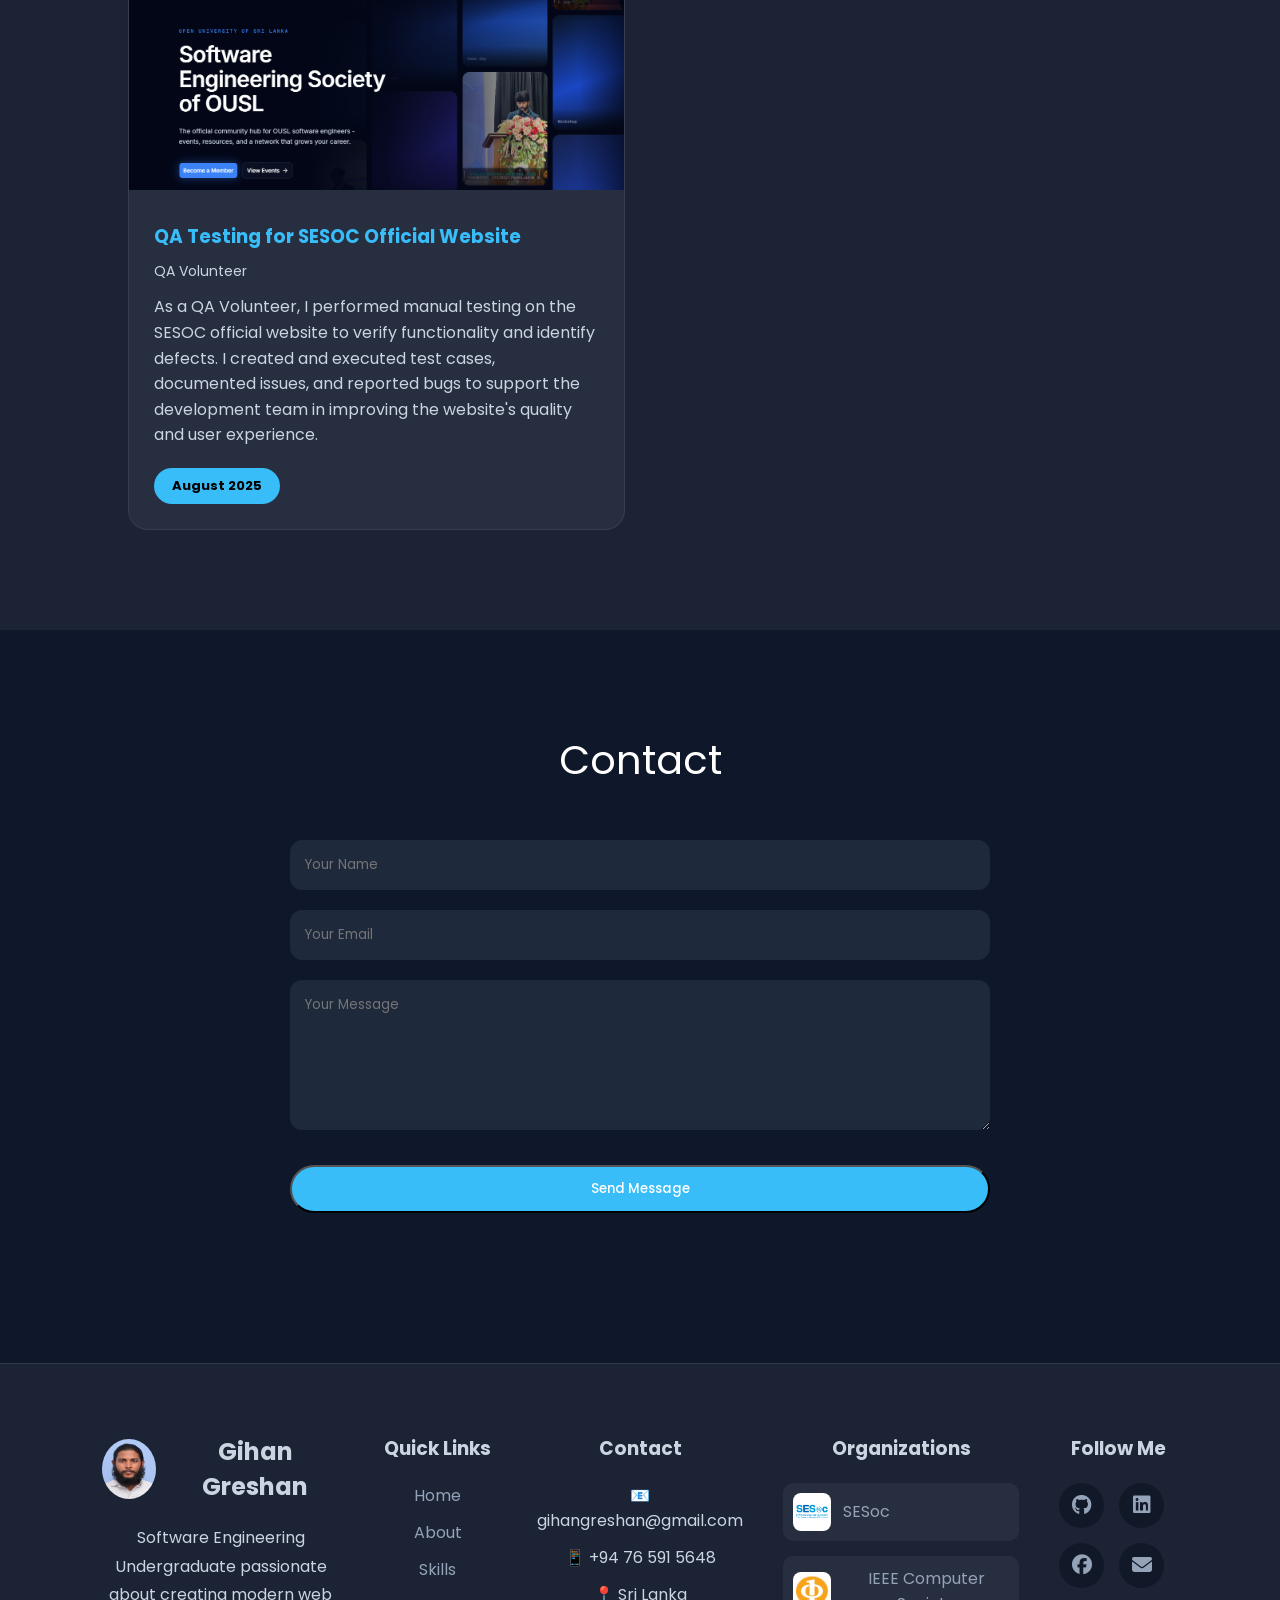
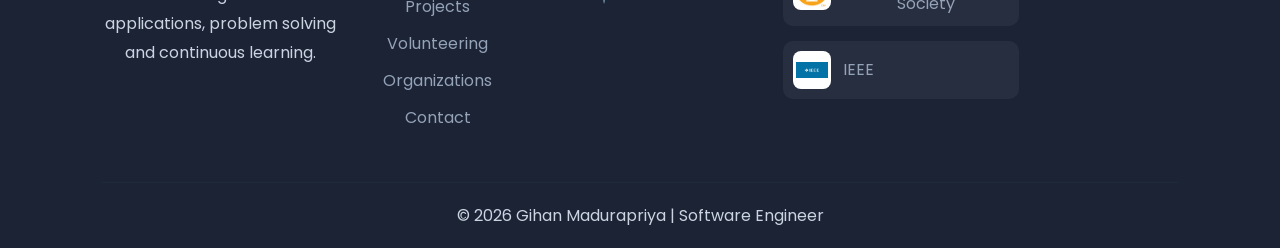
==== commit e0ff4e83: "Added New Features" ====
--- a/index.html
+++ b/index.html
@@ -7,6 +7,7 @@
     <title>Gihan Greshan</title>
     <link rel="stylesheet" href="style.css">
     <link rel="stylesheet" href="https://cdnjs.cloudflare.com/ajax/libs/font-awesome/6.5.1/css/all.min.css">
+    <link rel="stylesheet" href="https://unpkg.com/aos@2.3.4/dist/aos.css">
 </head>
 
 <body>
@@ -24,15 +25,22 @@
                 <li><a href="#volunteer">Volunteering</a></li>
                 <li><a href="#contact">Contact</a></li>
             </ul>
+            <button id="themeToggle" class="theme-btn">
+                <i class="fas fa-moon"></i>
+            </button>
 
             <div class="menu-btn">
-                <i class="fas fa-bars"></i>
+
+                <span></span>
+                <span></span>
+                <span></span>
+
             </div>
         </nav>
     </header>
 
     <!-- Hero -->
-    <section id="home" class="hero">
+    <section id="home" class="hero" data-aos="fade-up">
         <div class="hero-content">
             <h3>Hello, I'm</h3>
             <h1>Gihan Greshan</h1>
@@ -45,8 +53,18 @@
             </p>
 
             <div class="hero-buttons">
-                <a href="#projects" class="btn primary">View Projects</a>
-                <a href="#contact" class="btn secondary">Hire Me</a>
+
+                <a href="#projects" class="btn primary">
+                    View Projects
+                </a>
+
+                <a href="documents/resume.pdf" download class="btn secondary">
+
+                    <i class="fas fa-download"></i>
+                    Download CV
+
+                </a>
+
             </div>
 
             <div class="socials">
@@ -66,7 +84,7 @@
         <div class="section-title">About Me</div>
 
         <div class="about-container">
-            <div class="about-card">
+            <div class="about-card" data-aos="fade-up">
                 <h3>Software Engineer</h3>
 
                 <p>
@@ -89,53 +107,85 @@
 
         <div class="skills-grid">
 
-            <div class="skill-card">Python</div>
-            <div class="skill-card">AWS</div>
-            <div class="skill-card">Linux</div>
-            <div class="skill-card">Agile & Scrum</div>
-            <div class="skill-card">CI/CD</div>
-            <div class="skill-card">DevOps</div>
-            <div class="skill-card">AI</div>
-            <div class="skill-card">GitHub</div>
-        </div>
+            <div class="skill-card" data-aos="zoom-in">Python</div>
+            <div class="skill-card" data-aos="zoom-in">AWS</div>
+            <div class="skill-card" data-aos="zoom-in">Linux</div>
+            <div class="skill-card" data-aos="zoom-in">Agile & Scrum</div>
+            <div class="skill-card" data-aos="zoom-in">CI/CD</div>
+            <div class="skill-card" data-aos="zoom-in">DevOps</div>
+            <div class="skill-card" data-aos="zoom-in">AI</div>
+            <div class="skill-card" data-aos="zoom-in">GitHub</div>
+        </div>
+    </section>
+
+    <section id="github">
+
+        <div class="section-title">
+            GitHub Statistics
+        </div>
+
+        <div class="github-container">
+
+            <div class="github-card">
+
+                <h3>GitHub Profile</h3>
+
+                <div id="githubStats">
+
+                    Loading GitHub information...
+
+                </div>
+
+                <br>
+
+                <a class="btn primary" target="_blank" href="https://github.com/gihangreshan1">
+
+                    Visit GitHub
+
+                </a>
+
+            </div>
+
+        </div>
+
     </section>
 
     <!-- Certifications -->
-    <section id="certifications" >
+    <section id="certifications">
         <div class="section-title">Certifications</div>
 
-        <div class="certificate-grid"  >
-
-            <div class="certificate-card" >
+        <div class="certificate-grid">
+
+            <div class="certificate-card">
                 <h3>Coursera Learning Certification</h3>
                 <p>
                     Knowledge of Cloud computing, Agile Methoddology, AI concepts and promting and DeVops principles.
                 </p><br>
-                <a href="certifications.html" class="btn primary"  >
+                <a href="certifications.html" class="btn primary">
                     View Certificates
                 </a>
             </div>
-           
-
-            <div class="certificate-card" >
+
+
+            <div class="certificate-card">
                 <h3>Moratuwa University Open Learn Certification</h3>
                 <p>
                     Python fundamentals, Object-Oriented Programming,
                     and application development.
                 </p><br>
-                <a href="certificationsUm.html" class="btn primary"  >
+                <a href="certificationsUm.html" class="btn primary">
                     View Certificates
                 </a>
             </div>
 
-            <div class="certificate-card" >
+            <div class="certificate-card">
                 <h3>Other Certification</h3>
                 <p>
                     Professional credentials in cloud, DevOps, and programming, alongside active leadership and
                     technical community contributions.
 
                 </p>
-                <a href="certificationsOther.html" class="btn primary"  >
+                <a href="certificationsOther.html" class="btn primary">
                     View Certificates
                 </a>
             </div>
@@ -148,13 +198,13 @@
         <div class="section-title">Education</div>
 
         <div class="about-container">
-            <div class="about-card">
+            <div class="about-card" data-aos="fade-right">
                 <h3>B.Eng. (Honours) in Software Engineering</h3>
                 <p>
                     The Open University of Sri Lanka | Nawala, Nugegoda, Sri Lanka
                 </p>
                 <br>
-                
+
 
                 <ul>
                     <li> Core Focus: Immersed in advanced software engineering principles, the complete software
@@ -169,10 +219,10 @@
                         using Selenium—complemented by comprehensive technical documentation, including System
                         Requirements Specification (SRS) authorship and structured test case design.</li>
                 </ul>
-               
-            </div>
-
-            <div class="about-card" style="margin-top:20px;">
+
+            </div>
+
+            <div class="about-card" data-aos="fade-right">
                 <h3>G.C.E Advanced Level</h3>
                 <p>
                     Completed Advanced Level education in Sri Lanka.
@@ -181,86 +231,171 @@
         </div>
     </section>
     <!-- Projects -->
+
+
     <section id="projects">
-                <div class="section-title">Projects</div>
-
-        <div class="project-card">
-
-            <img src="images/code.jpg" alt="Restaurant">
-
-            <div class="project-content">
-
-                <h3>E-Commerce Platform</h3>
-
-                <p>
-                    Full-stack restaurant website with online reservation system.
-                </p>
-
-                <a target="_blank" class="btn primary" href="https://github.com/gihangreshan1/Restaurant_Website">
-
-                    View Project
-
-                </a>
-
-            </div>
-
-        </div>
-<br>
-
-
-
-        <div class="project-card">
-
-            
-            <img src="/images/code.jpg" alt="Calculator">
-
-            <div class="project-content">
-
-                            <h3>Basic Calculator (Python Tkinter)</h3>
-
-                           <p>
-                Developed a desktop calculator using Python and Tkinter with a graphical user interface. Implemented
-                basic arithmetic operations, expression evaluation, and error handling.
-            </p>
-
-                <a target="_blank" class="btn primary" href="https://github.com/gihangreshan1/python-tkinter-calculator">
-
-                    View Project
-
-                </a>
-
-            </div>
-
-        </div>
-<br>
-        <div class="project-card">
-
-
-                        <img src="images/code.jpg" alt="Library">
-
-            <div class="project-content">
-
-                            <h3>Library Management System in Python</h3>
-
-              <p>
-                A comprehensive Python-based Command Line Interface (CLI) application designed to efficiently manage
-                library resources. This project demonstrates core software engineering concepts, modular programming,
-                error handling, and version control using Git.
-            </p>
-
-                <a target="_blank" class="btn primary" href="https://github.com/gihangreshan1/Library-Management-System-in-Python">
-
-                    View Project
-
-                </a>
-
-            </div>
-            
-            
-        </div>
-
-
-
+        <div class="section-title">Projects</div>
+        <div class="project-filters">
+
+            <button class="filter-btn active" data-filter="all">
+                All
+            </button>
+
+            <button class="filter-btn" data-filter="web">
+                Web
+            </button>
+
+            <button class="filter-btn" data-filter="python">
+                Python
+            </button>
+
+            <button class="filter-btn" data-filter="java">
+                Java
+            </button>
+
+            <button class="filter-btn" data-filter="ai">
+                AI
+            </button>
+
+        </div>
+        <div class="projects-grid">
+
+            <div class="project-card" data-category="web" data-aos="flip-left">
+
+                <img src="images/code.jpg" alt="Restaurant Website">
+
+                <div class="project-content">
+
+                    <h3>Restaurant Website</h3>
+
+                    <div class="tech-stack">
+
+                        <span>HTML</span>
+                        <span>CSS</span>
+                        <span>JavaScript</span>
+                        <span>PHP</span>
+
+                    </div>
+
+                    <p>
+
+                        Full-stack restaurant website with online reservations,
+                        responsive design and modern UI.
+
+                    </p>
+
+                    <div class="project-buttons">
+
+                        <a class="btn primary" target="_blank"
+                            href="https://github.com/gihangreshan1/Restaurant_Website">
+
+                            GitHub
+
+                        </a>
+
+                        <a class="btn secondary" href="#">
+
+                            Live Demo
+
+                        </a>
+
+                    </div>
+
+                </div>
+
+            </div>
+
+
+            <div class="project-card" data-category="python" data-aos="flip-left">
+
+                <img src="/images/code.jpg" alt="python calculator">
+
+                <div class="project-content">
+
+                    <h3>Basic Calculator (Python Tkinter)</h3>
+
+                    <div class="tech-stack">
+
+
+
+                        <span>Python</span>
+                        <span>Tkinter</span>
+                        <span>GUI</span>
+
+
+                    </div>
+
+                    <p>
+                        Developed a desktop calculator using Python and Tkinter with a graphical user interface.
+                        Implemented
+                        basic arithmetic operations, expression evaluation, and error handling.
+                    </p>
+
+                    <div class="project-buttons">
+
+                        <a class="btn primary" target="_blank"
+                            href="https://github.com/gihangreshan1/Restaurant_Website">
+
+                            GitHub
+
+                        </a>
+
+                        <a class="btn secondary" href="#">
+
+                            Live Demo
+
+                        </a>
+
+                    </div>
+
+                </div>
+
+            </div>
+
+            <div class="project-card" data-category="python" data-aos="flip-left">
+
+                <img src="images/code.jpg" alt="Library-Management-System-in-Python">
+
+                <div class="project-content">
+
+                    <h3>Library Management System in Python</h3>
+
+                    <div class="tech-stack">
+
+                        <span>Python</span>
+                        <span>SQL</span>
+                        <span>CLI</span>
+                        <span>Git</span>
+
+                    </div>
+
+                    <p>
+                        A comprehensive Python-based Command Line Interface (CLI) application designed to efficiently
+                        manage
+                        library resources. This project demonstrates core software engineering concepts, modular
+                        programming,
+                        error handling, and version control using Git.
+                    </p>
+                    <div class="project-buttons">
+
+                        <a class="btn primary" target="_blank"
+                            href="https://github.com/gihangreshan1/Restaurant_Website">
+
+                            GitHub
+
+                        </a>
+
+                        <a class="btn secondary" href="#">
+
+                            Live Demo
+
+                        </a>
+
+                    </div>
+
+                </div>
+
+            </div>
 
 
 
@@ -393,6 +528,9 @@
         </div>
 
     </footer>
+    <script src="https://unpkg.com/aos@2.3.4/dist/aos.js"></script>
+
+
 
     <script src="script.js"></script>
 </body>
--- a/style.css
+++ b/style.css
@@ -12,8 +12,27 @@
 }
 
 body{
-    background:#0f172a;
-    color:white;
+
+    background:var(--bg);
+
+    color:var(--text);
+
+    transition:.4s;
+
+}
+
+body.light{
+
+    --bg:#f8fafc;
+
+    --bg2:#ffffff;
+
+    --card:#ffffff;
+
+    --text:#111827;
+
+    --text2:#475569;
+
 }
 
 /* Navbar */
@@ -24,7 +43,7 @@
     top:0;
     z-index:1000;
     backdrop-filter:blur(10px);
-    background:rgba(15,23,42,.8);
+    background:var(--card);
 }
 
 nav{
@@ -59,10 +78,45 @@
 }
 
 .menu-btn{
+
+    width:35px;
+
+    height:28px;
+
     display:none;
-    font-size:1.8rem;
+
+    flex-direction:column;
+
+    justify-content:space-between;
+
     cursor:pointer;
-    color:white;
+
+}
+
+.menu-btn span{
+
+    width:100%;
+
+    height:3px;
+
+    background:white;
+
+    border-radius:5px;
+
+    transition:.35s;
+
+}
+
+.menu-btn.active span:nth-child(1){
+
+    transform:rotate(45deg) translateY(11px);
+
+}
+
+.menu-btn.active span:nth-child(3){
+
+    transform:rotate(-45deg) translateY(-11px);
+
 }
 
 /* Hero */
@@ -100,7 +154,129 @@
     border-radius:30px;
     box-shadow:0 0 40px rgba(56,189,248,.4);
 }
-
+-----
+.hero-buttons{
+
+    display:flex;
+    gap:15px;
+    flex-wrap:wrap;
+    margin-top:30px;
+
+}
+
+.btn{
+
+    display:inline-flex;
+    align-items:center;
+    justify-content:center;
+    gap:10px;
+
+    padding:14px 28px;
+
+    border-radius:40px;
+
+    font-weight:600;
+
+    transition:.3s;
+
+}
+@media(max-width:768px){
+
+.hero{
+
+flex-direction:column;
+
+text-align:center;
+
+}
+
+.hero-image img{
+
+max-width:280px;
+
+}
+
+.hero h1{
+
+font-size:2.8rem;
+
+}
+.menu-btn{
+    display:flex;
+}
+
+.menu-btn{
+    display:none;
+    width:35px;
+    height:28px;
+    flex-direction:column;
+    justify-content:space-between;
+    cursor:pointer;
+}
+
+.menu-btn span{
+    display:block;
+    width:100%;
+    height:3px;
+    background:#ffffff;
+    border-radius:5px;
+    transition:0.3s;
+}
+
+.nav-links{
+
+position:absolute;
+
+top:80px;
+
+left:0;
+
+width:100%;
+
+background:#0f172a;
+
+display:flex;
+
+flex-direction:column;
+
+align-items:center;
+
+gap:25px;
+
+padding:30px;
+
+transform:translateY(-150%);
+
+transition:.4s;
+
+opacity:0;
+
+pointer-events:none;
+
+}
+
+.nav-links.active{
+
+transform:translateY(0);
+
+opacity:1;
+
+pointer-events:auto;
+
+}
+
+}
+
+.btn:hover{
+
+    transform:translateY(-4px);
+    box-shadow:0 10px 25px rgba(56,189,248,.3);
+
+}
+
+
+
+-----
 .btn{
     display:inline-block;
     padding:12px 28px;
@@ -149,7 +325,7 @@
 .about-card,
 .project-card,
 .skill-card{
-    background:rgba(255,255,255,.05);
+    background:var(--card);
     border:1px solid rgba(255,255,255,.1);
     backdrop-filter:blur(20px);
     border-radius:20px;
@@ -167,6 +343,14 @@
     gap:20px;
 }
 
+.projects-grid{
+
+    display:grid;
+    grid-template-columns:repeat(auto-fit,minmax(350px,1fr));
+    gap:30px;
+
+}
+
 .skill-card{
     text-align:center;
     padding:25px;
@@ -179,50 +363,118 @@
 
 .project-card{
 
-overflow:hidden;
-padding:0;
-display:flex;
-flex-direction:column;
+    background:var(--card);
+
+    border-radius:20px;
+
+    overflow:hidden;
+
+    display:flex;
+
+    flex-direction:column;
+
+    transition:.35s;
+
+    border:1px solid rgba(255,255,255,.08);
 
 }
 
 .project-card img{
 
-width:100%;
-height:220px;
-object-fit:cover;
+    width:100%;
+
+    height:220px;
+
+    object-fit:cover;
+
+    transition:.4s;
 
 }
 
 .project-content{
 
-padding:25px;
-
-display:flex;
-flex-direction:column;
-justify-content:space-between;
-height:100%;
+    padding:25px;
+
+    display:flex;
+
+    flex-direction:column;
+
+    flex:1;
 
 }
 
 .project-content h3{
 
-color:#38bdf8;
-margin-bottom:15px;
+    color:var(--text2);
+
+    margin-bottom:15px;
 
 }
 
 .project-content p{
 
-color:#cbd5e1;
-line-height:1.7;
-margin-bottom:20px;
-
-}
-
+  color:var(--text2);
+
+    line-height:1.8;
+
+    margin:20px 0;
+
+    flex:1;
+
+}
+
+.tech-stack{
+
+    display:flex;
+
+    flex-wrap:wrap;
+
+    gap:10px;
+
+}
+
+.tech-stack span{
+
+    background:#1e293b;
+
+    color:#38bdf8;
+
+    padding:6px 12px;
+
+    border-radius:20px;
+
+    font-size:13px;
+
+    font-weight:600;
+
+}
+
+.project-buttons{
+
+    display:flex;
+
+    gap:15px;
+
+    flex-wrap:wrap;
+
+}
 .project-content .btn{
 
 align-self:flex-start;
+
+}
+
+.project-card:hover{
+
+    transform:translateY(-12px);
+
+    box-shadow:0 15px 35px rgba(56,189,248,.25);
+
+}
+
+.project-card:hover img{
+
+    transform:scale(1.08);
 
 }
 
@@ -359,6 +611,7 @@
 }
 
 #education::before {
+    
     content: "";
     position: absolute;
     left: 50%;
@@ -411,11 +664,13 @@
 .volunteer{
     padding:100px 10%;
     background:#101826;
+    color:var(--text2);
+    background:var(--card);
 }
 
 .section-description{
     text-align:center;
-    color:#cbd5e1;
+    color:var(--text2);
     margin-bottom:50px;
 }
 
@@ -429,7 +684,7 @@
 
 .volunteer-card{
 
-    background:rgba(255,255,255,.05);
+    background:var(--card);
     border-radius:20px;
     overflow:hidden;
 
@@ -467,7 +722,7 @@
 
 .volunteer-role{
 
-    color:#94a3b8;
+    color:var(--text2);
     font-size:14px;
     margin-bottom:12px;
 
@@ -475,7 +730,7 @@
 
 .volunteer-content p{
 
-    color:#d1d5db;
+    color:var(--text2);
     line-height:1.6;
 
 }
@@ -495,7 +750,7 @@
 
 .footer{
 
-    background:#020617;
+    background:var(--card);
     padding:70px 8% 20px;
 
 }
@@ -517,7 +772,7 @@
 
 .footer-column h3{
 
-    color:white;
+     color:var(--text2);
     margin-bottom:20px;
 
 }
@@ -541,7 +796,7 @@
 
 .footer-column p{
 
-    color:#94a3b8;
+     color:var(--text2);
     line-height:1.8;
 
 }
@@ -555,6 +810,7 @@
 .footer-column li{
 
     margin:12px 0;
+     color:var(--text2);
 
 }
 
@@ -583,11 +839,12 @@
 
     margin-bottom:15px;
 
-    background:#0f172a;
+   background:var(--card);
 
     padding:10px;
 
     border-radius:10px;
+     color:var(--text2);
 
 }
 
@@ -598,6 +855,7 @@
     height:38px;
 
     object-fit:contain;
+     color:var(--text2);
 
     background:white;
 
@@ -660,7 +918,7 @@
 
     text-align:center;
 
-    color:#94a3b8;
+    color:var(--text2);
 
 }
 
@@ -738,13 +996,13 @@
 }
 
 .certificate-card h3 {
-    color: #38bdf8;
+   color:var(--text2);
     margin-bottom: 15px;
     font-size: 1.3rem;
 }
 
 .certificate-card p {
-    color: #cbd5e1;
+  color:var(--text2);
     margin-bottom: 10px;
     line-height: 1.6;
 }
@@ -816,6 +1074,7 @@
 /* Footer */
 
 footer {
+    background:var(--card);
     text-align: center;
     padding: 30px;
     border-top: 1px solid rgba(255,255,255,0.1);
@@ -874,3 +1133,153 @@
 
 }
 
+:root{
+
+    --bg:#0f172a;
+    --bg2:#020617;
+
+    --card:rgba(255,255,255,.05);
+
+    --text:#ffffff;
+
+    --text2:#cbd5e1;
+
+    --primary:#38bdf8;
+
+}
+
+
+.theme-btn{
+
+    width:45px;
+
+    height:45px;
+
+    border:none;
+
+    border-radius:50%;
+
+    background:var(--primary);
+
+    color:white;
+
+    cursor:pointer;
+
+    font-size:18px;
+
+    transition:.3s;
+
+}
+
+.theme-btn:hover{
+
+    transform:rotate(180deg);
+
+}
+
+.github-container{
+
+    display:flex;
+
+    justify-content:center;
+
+}
+
+.github-card{
+
+    width:100%;
+    max-width:700px;
+
+    padding:40px;
+
+    border-radius:20px;
+
+    background:rgba(255,255,255,.05);
+
+    border:1px solid rgba(255,255,255,.1);
+
+    text-align:center;
+
+}
+
+.github-card h3{
+
+    color:#38bdf8;
+
+    margin-bottom:30px;
+
+}
+
+.github-stat{
+
+    display:flex;
+
+    justify-content:space-between;
+
+    margin:15px 0;
+
+    padding:12px;
+
+    border-bottom:1px solid rgba(255,255,255,.1);
+
+}
+
+.project-filters{
+
+    display:flex;
+
+    justify-content:center;
+
+    flex-wrap:wrap;
+
+    gap:15px;
+
+    margin-bottom:40px;
+
+}
+
+.filter-btn{
+
+    border:none;
+
+    background:#1e293b;
+
+    color:white;
+
+    padding:12px 25px;
+
+    border-radius:30px;
+
+    cursor:pointer;
+
+    transition:.3s;
+
+}
+
+.filter-btn.active{
+
+    background:#38bdf8;
+
+    color:black;
+
+}
+
+.filter-btn:hover{
+
+    background:#38bdf8;
+
+    color:black;
+
+
+
+.project-card{
+
+    transition:.4s;
+
+}}
+
+.project-card.hide{
+
+    display:none;
+
+}
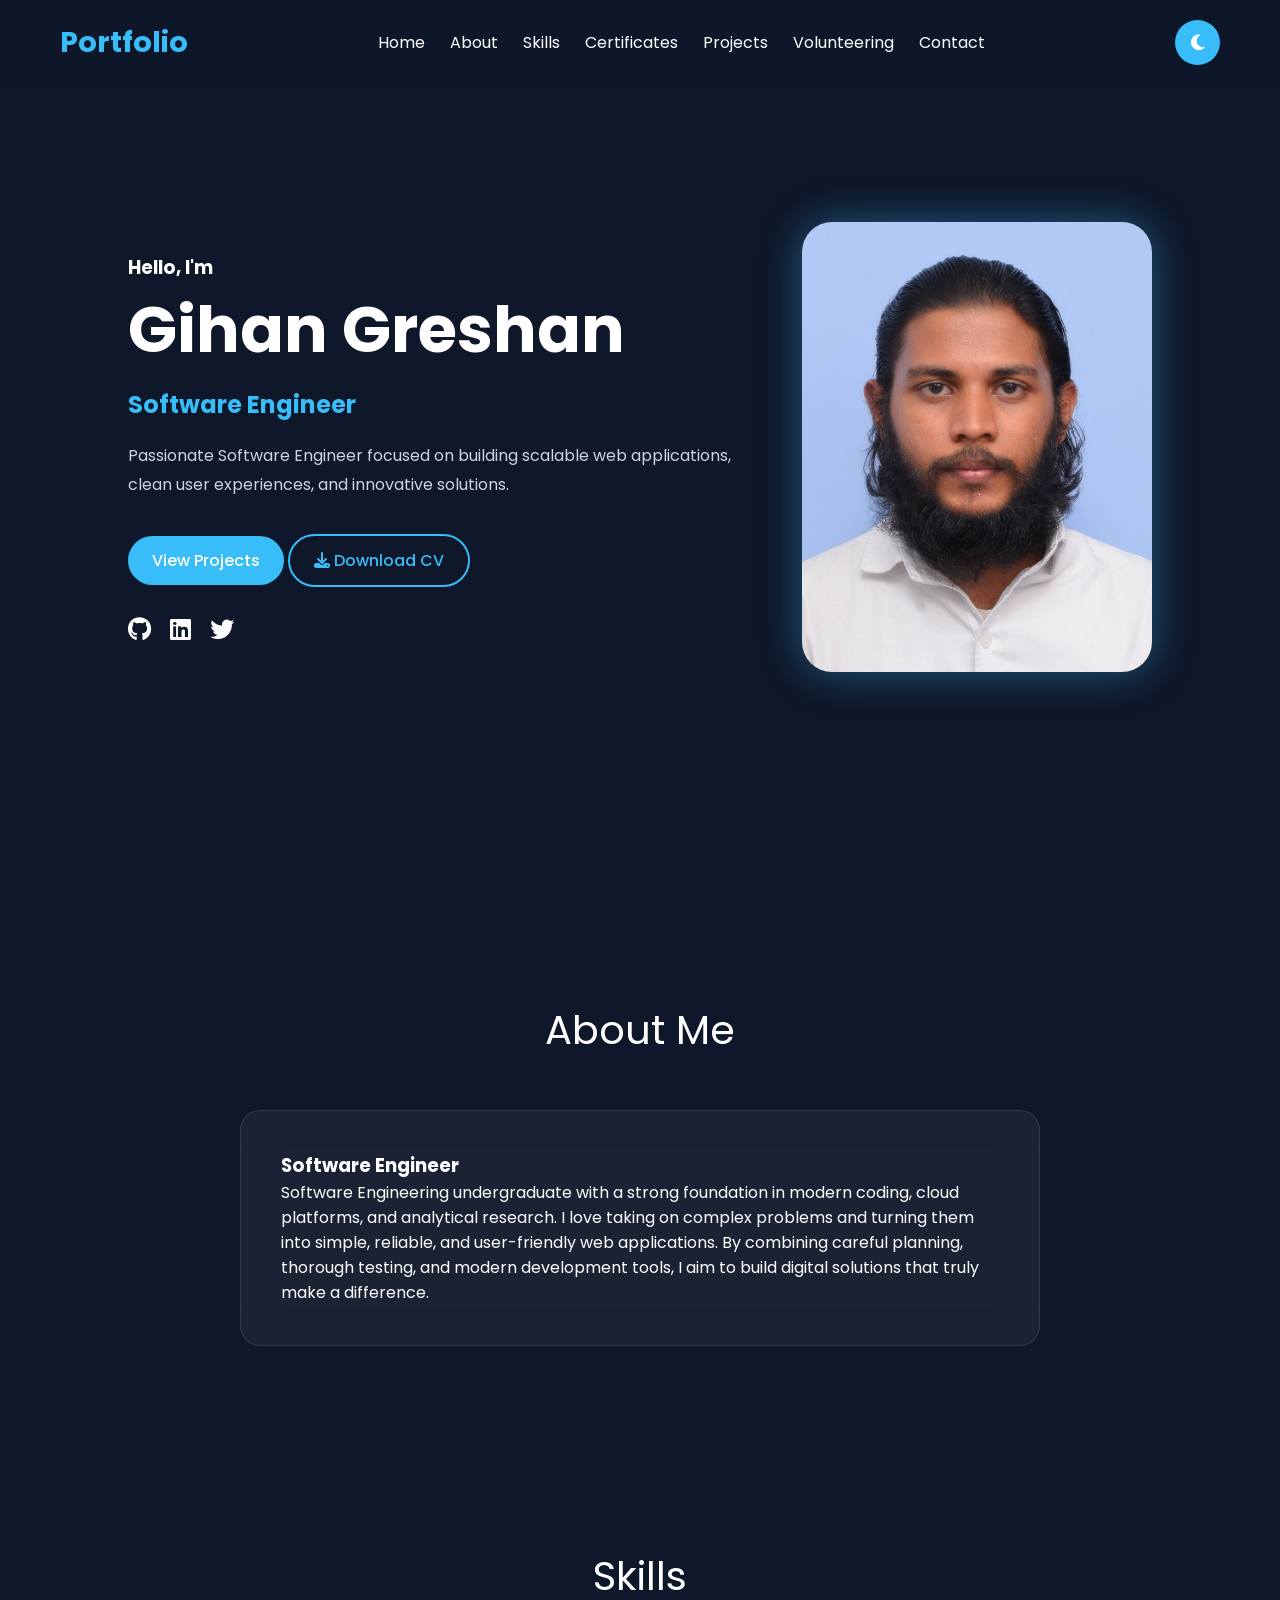
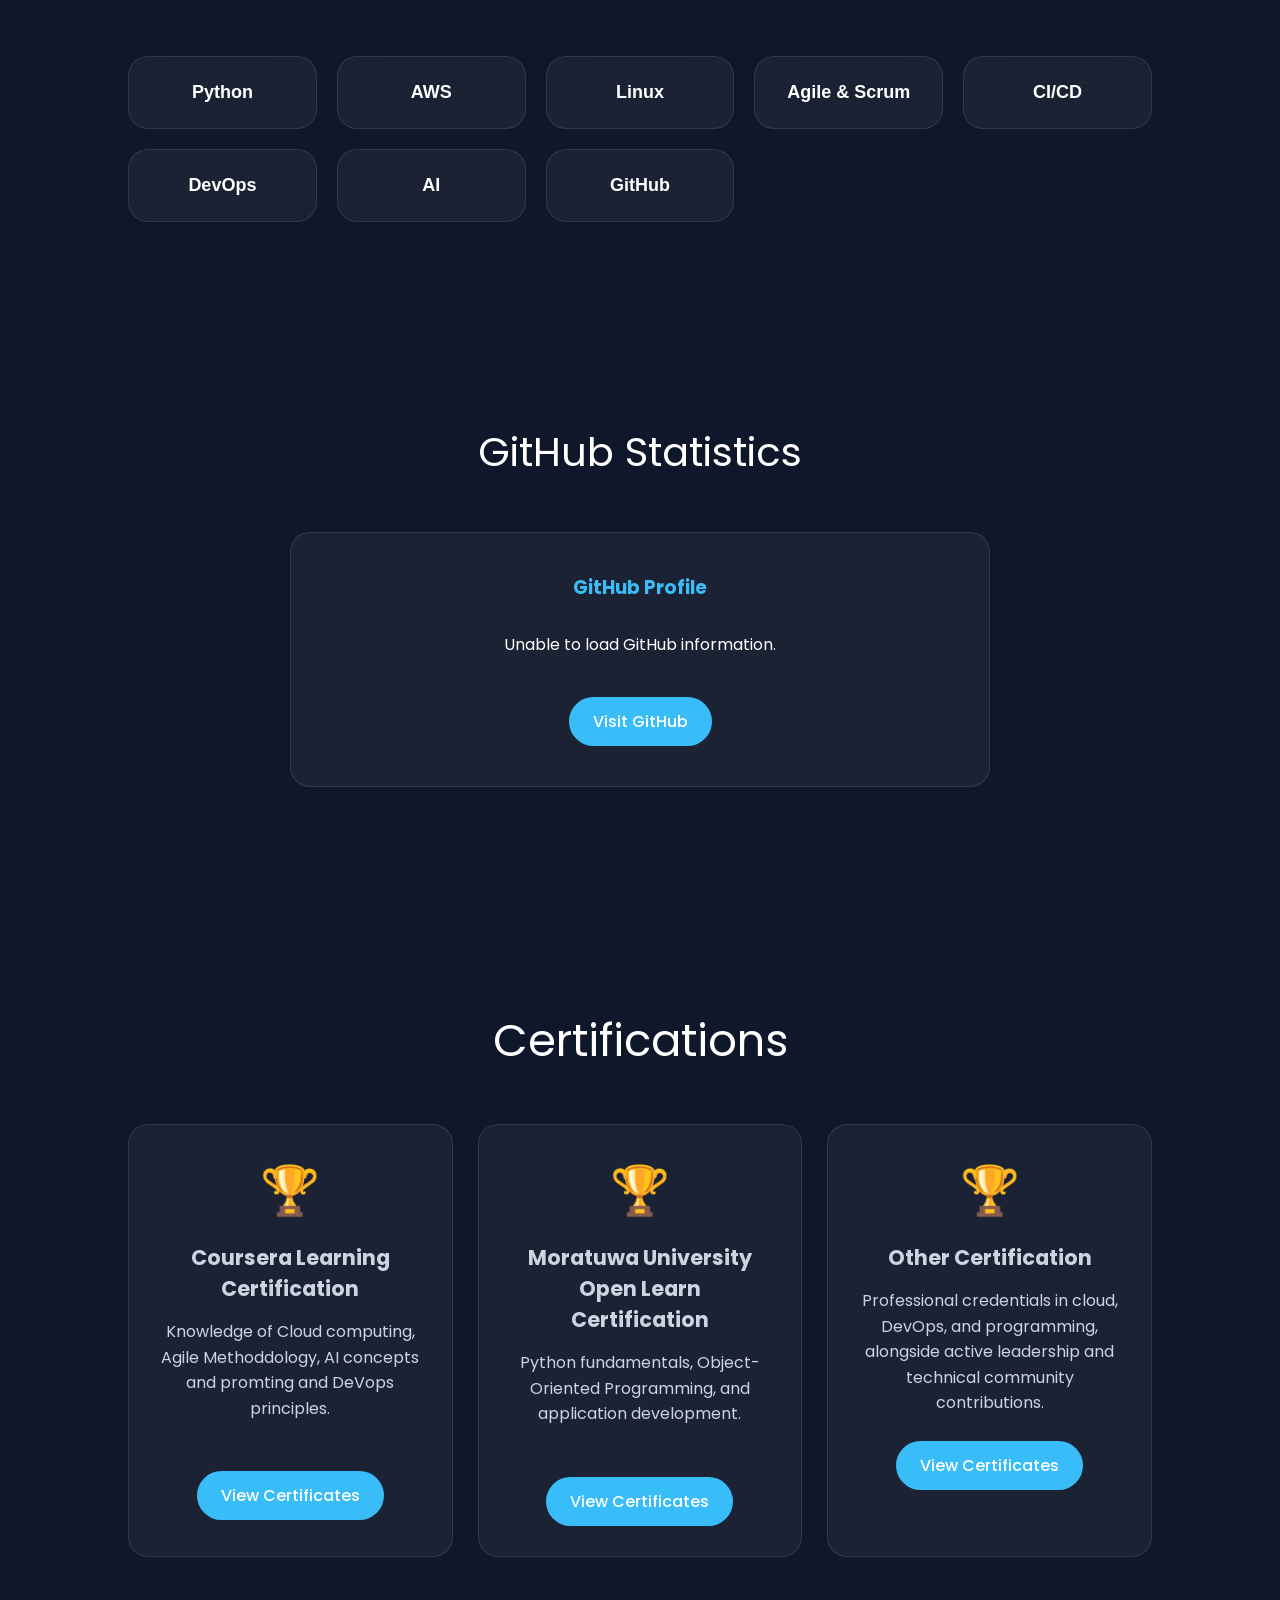
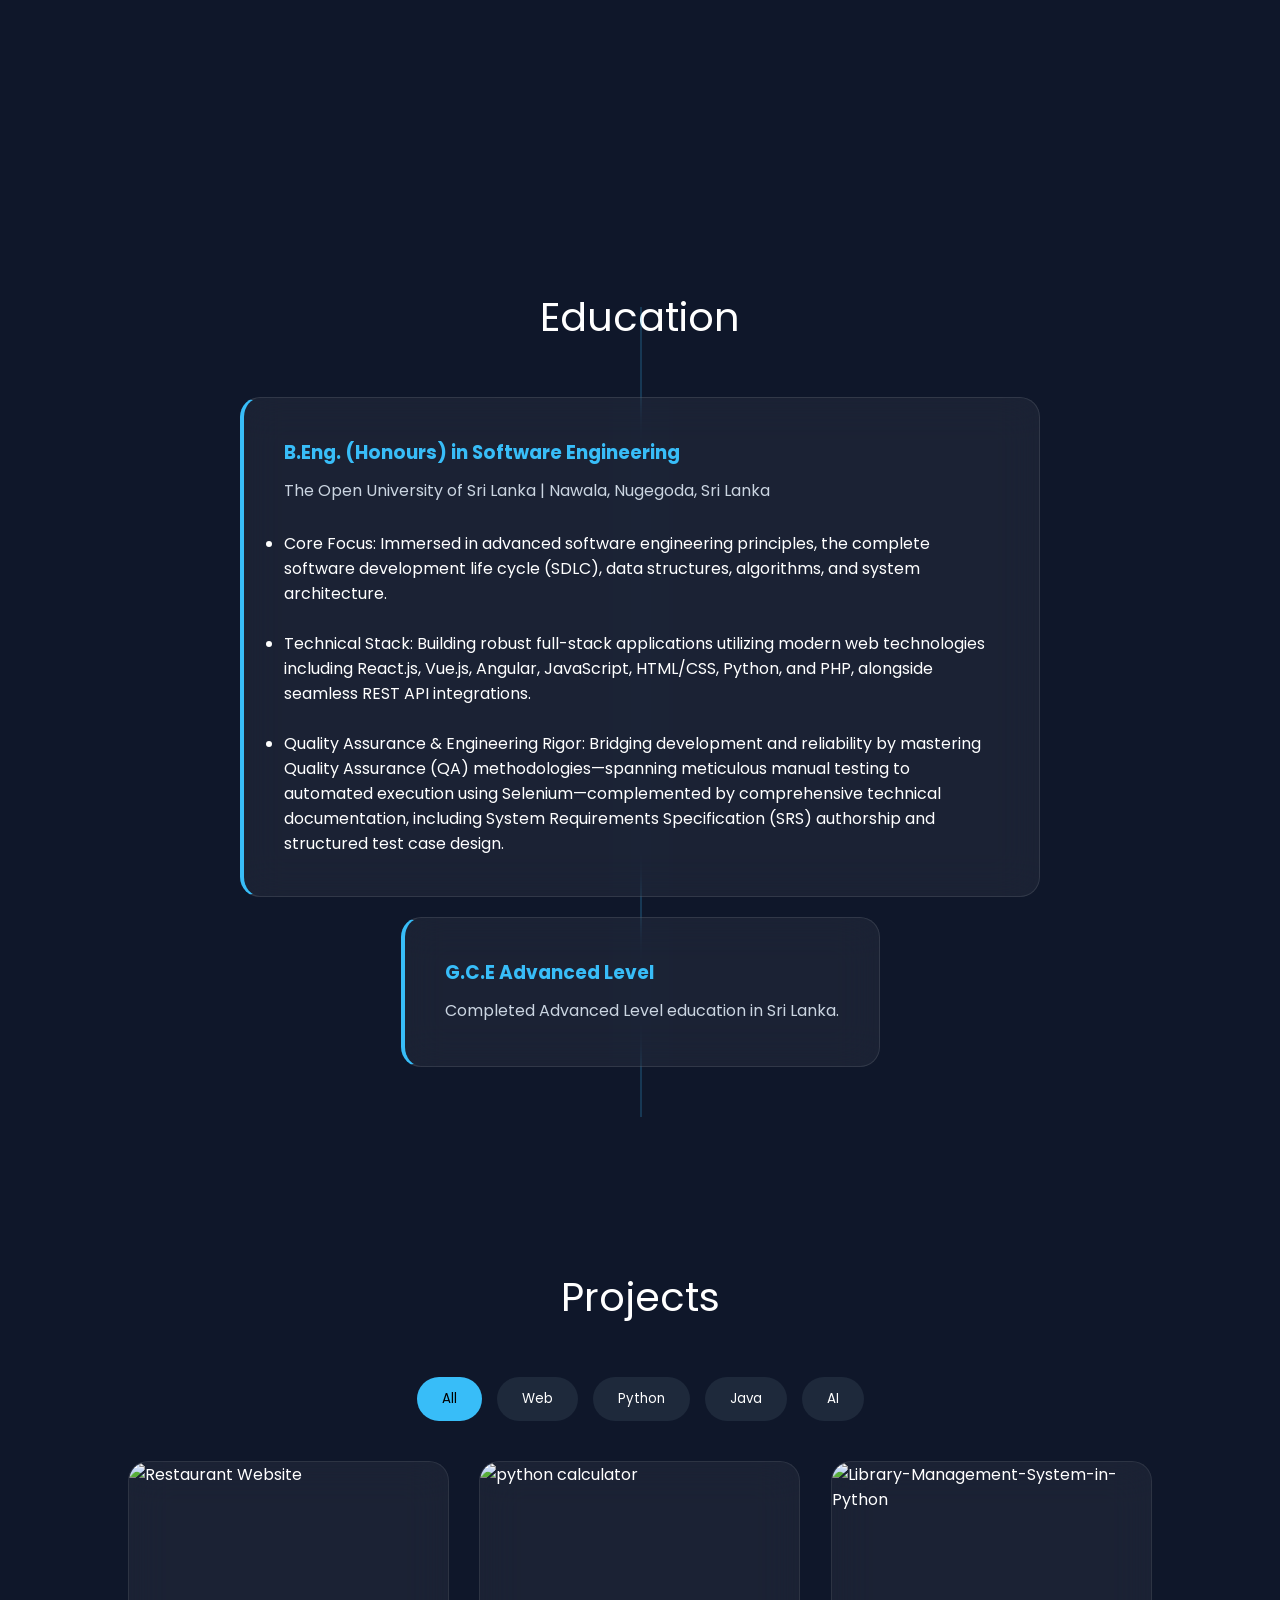
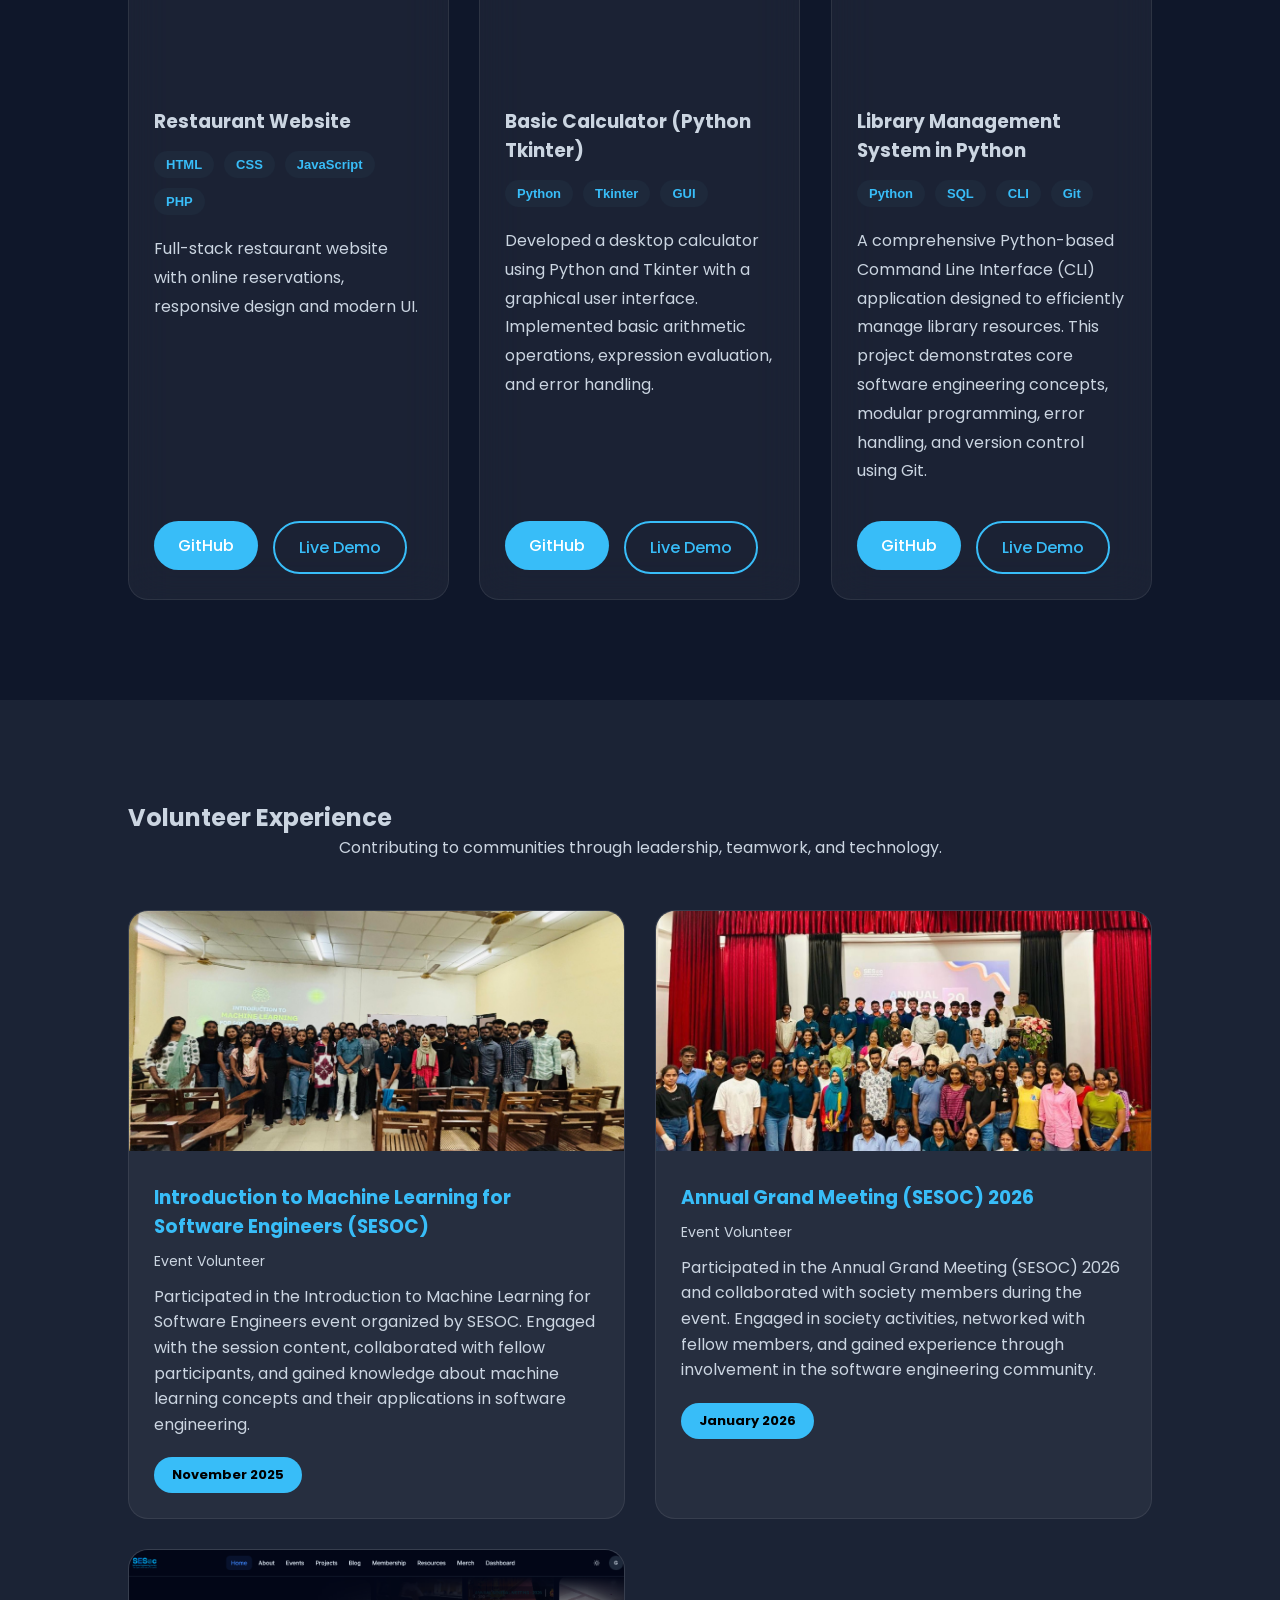
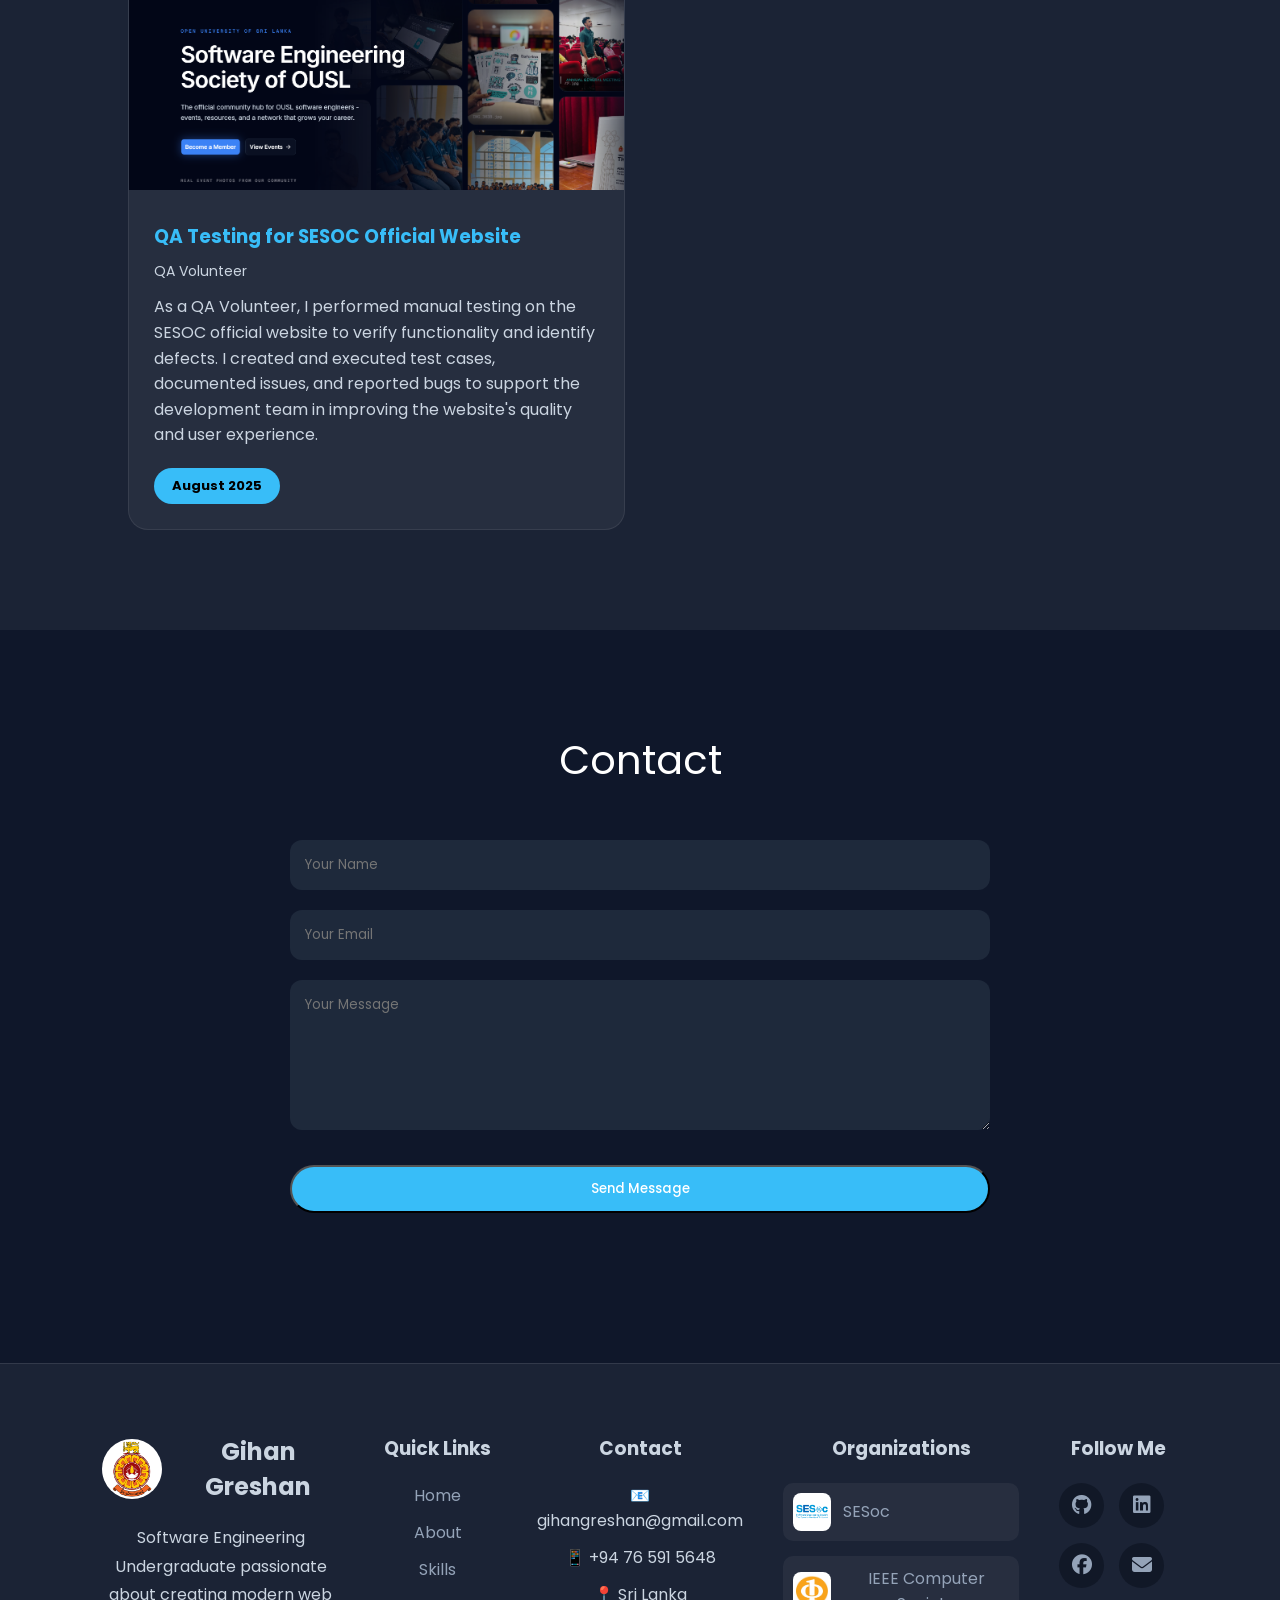
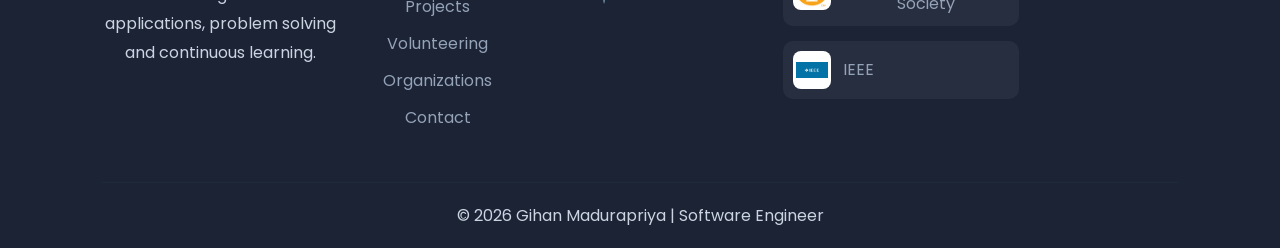
==== commit ac491567: "Add new images" ====
--- a/index.html
+++ b/index.html
@@ -32,7 +32,9 @@
             <div class="menu-btn">
 
                 <span></span>
+               
                 <span></span>
+               
                 <span></span>
 
             </div>
@@ -195,10 +197,13 @@
 
     <!-- Education -->
     <section id="education">
+       
         <div class="section-title">Education</div>
 
         <div class="about-container">
+            
             <div class="about-card" data-aos="fade-right">
+               
                 <h3>B.Eng. (Honours) in Software Engineering</h3>
                 <p>
                     The Open University of Sri Lanka | Nawala, Nugegoda, Sri Lanka
@@ -441,7 +446,7 @@
             <div class="footer-column">
 
                 <div class="footer-logo">
-                    <img src="Gihan Greshan.jpg" alt="Logo">
+                    <img src="images/ousl_logo.png" alt="Logo">
                     <h2>Gihan Greshan</h2>
                 </div>
 
--- a/style.css
+++ b/style.css
@@ -90,6 +90,7 @@
     justify-content:space-between;
 
     cursor:pointer;
+    
 
 }
 
@@ -104,6 +105,7 @@
     border-radius:5px;
 
     transition:.35s;
+    margin-bottom: 8px;
 
 }
 
@@ -116,6 +118,11 @@
 .menu-btn.active span:nth-child(3){
 
     transform:rotate(-45deg) translateY(-11px);
+
+}
+.menu-btn.active span:nth-child(2){
+
+    display: none;
 
 }
 
